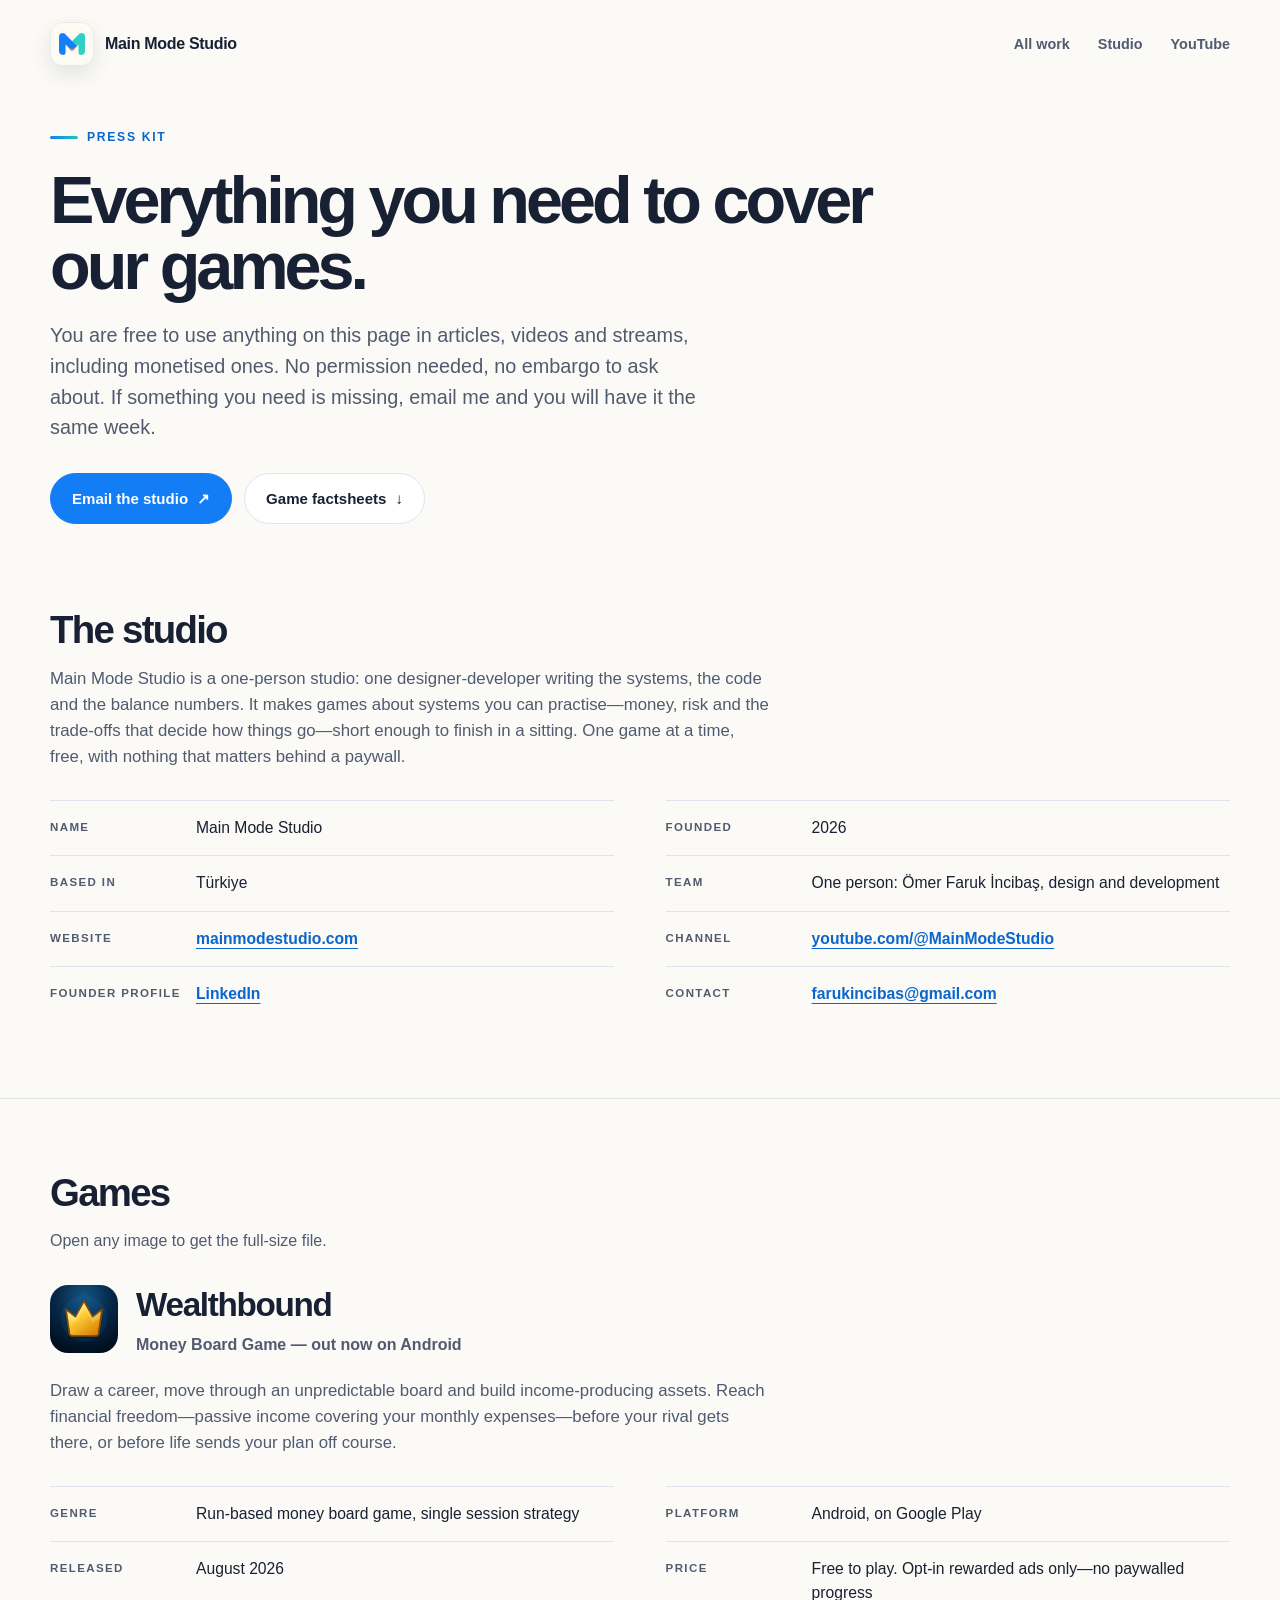
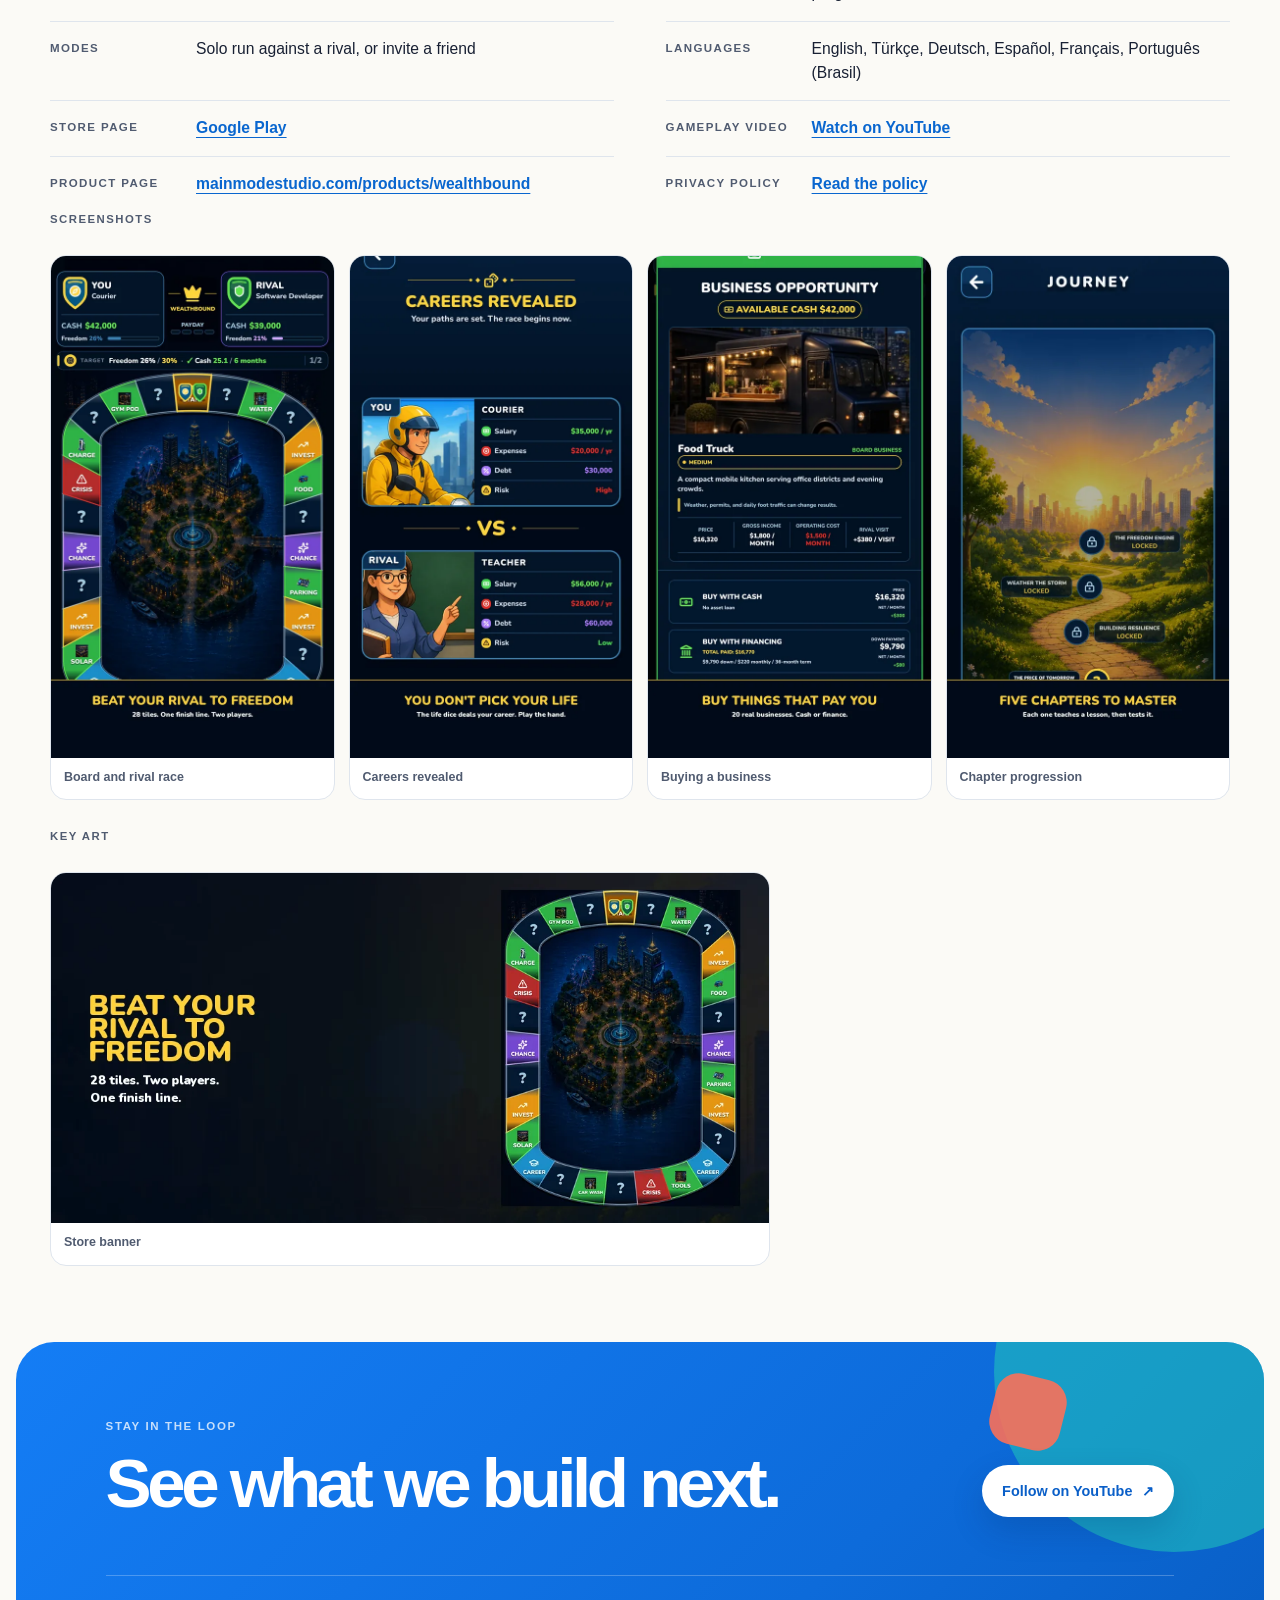
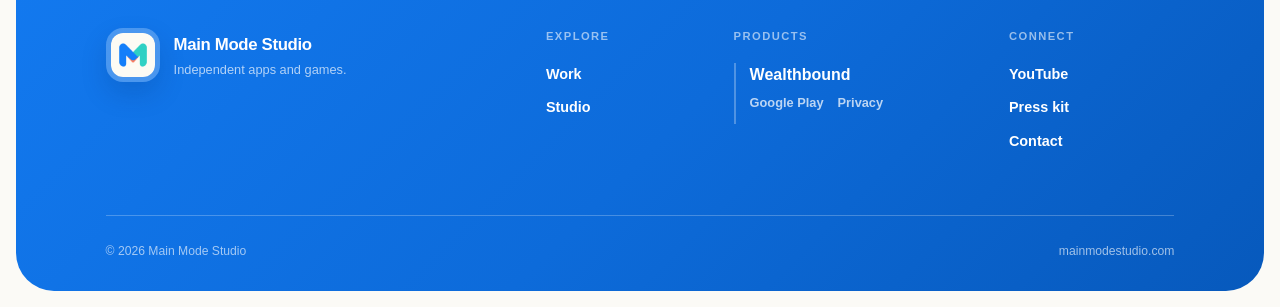
==== press/index.html @ cc047c9f "site: remove the studio logo tile from the press kit Leaves the studio section as description plus f" ====
<!doctype html>
<html lang="en">
<head>
  <meta charset="utf-8" />
  <meta name="viewport" content="width=device-width, initial-scale=1" />
  <title>Press Kit — Main Mode Studio</title>
  <meta name="description" content="Press kit for Main Mode Studio and Wealthbound: studio facts, game factsheet, screenshots, logos and contact." />
  <meta name="theme-color" content="#fbfaf6" />
  <link rel="canonical" href="https://mainmodestudio.com/press/" />
  <link rel="icon" type="image/png" href="/main-mode-studio-logo.png" />
  <link rel="stylesheet" href="/assets/site.css" />
  <meta property="og:type" content="website" />
  <meta property="og:title" content="Press Kit — Main Mode Studio" />
  <meta property="og:description" content="Studio facts, game factsheet, screenshots and logos. Free to use in coverage." />
  <meta property="og:url" content="https://mainmodestudio.com/press/" />
  <meta property="og:image" content="https://mainmodestudio.com/assets/wealthbound-feature.webp" />
</head>
<body>
  <a class="skip-link" href="#main-content">Skip to content</a>

  <header class="site-header">
    <a class="brand" href="/" aria-label="Main Mode Studio home">
      <img src="/main-mode-studio-logo.png" alt="" width="44" height="44" />
      <span>Main Mode Studio</span>
    </a>
    <nav class="site-nav" aria-label="Primary navigation">
      <a href="/#work">All work</a>
      <a href="/#studio">Studio</a>
      <a href="https://www.youtube.com/@MainModeStudio" target="_blank" rel="noopener">YouTube</a>
    </nav>
  </header>

  <main id="main-content">
    <section class="press-hero" aria-labelledby="press-title">
      <div class="section-shell">
        <p class="eyebrow">Press kit</p>
        <h1 id="press-title">Everything you need to cover our games.</h1>
        <p class="press-lead">You are free to use anything on this page in articles, videos and streams, including monetised ones. No permission needed, no embargo to ask about. If something you need is missing, email me and you will have it the same week.</p>
        <div class="button-row">
          <a class="button button-primary" href="mailto:farukincibas@gmail.com">Email the studio <span aria-hidden="true">↗</span></a>
          <a class="button" href="#games">Game factsheets <span aria-hidden="true">↓</span></a>
        </div>
      </div>
    </section>

    <section class="press-section" aria-labelledby="studio-facts-title">
      <div class="section-shell">
        <h2 id="studio-facts-title">The studio</h2>
        <p class="press-pitch">Main Mode Studio is a one-person studio: one designer-developer writing the systems, the code and the balance numbers. It makes games about systems you can practise—money, risk and the trade-offs that decide how things go—short enough to finish in a sitting. One game at a time, free, with nothing that matters behind a paywall.</p>
        <dl class="press-facts">
          <div><dt>Name</dt><dd>Main Mode Studio</dd></div>
          <div><dt>Founded</dt><dd>2026</dd></div>
          <div><dt>Based in</dt><dd>Türkiye</dd></div>
          <div><dt>Team</dt><dd>One person: Ömer Faruk İncibaş, design and development</dd></div>
          <div><dt>Website</dt><dd><a class="text-link" href="https://mainmodestudio.com/">mainmodestudio.com</a></dd></div>
          <div><dt>Channel</dt><dd><a class="text-link" href="https://www.youtube.com/@MainModeStudio" target="_blank" rel="noopener">youtube.com/@MainModeStudio</a></dd></div>
          <div><dt>Founder profile</dt><dd><a class="text-link" href="https://www.linkedin.com/in/%C3%B6mer-faruk-inciba%C5%9F-8bb659b9" target="_blank" rel="noopener">LinkedIn</a></dd></div>
          <div><dt>Contact</dt><dd><a class="text-link" href="mailto:farukincibas@gmail.com">farukincibas@gmail.com</a></dd></div>
        </dl>
      </div>
    </section>

    <section class="press-section press-section-alt" id="games" aria-labelledby="games-title">
      <div class="section-shell">
        <h2 id="games-title">Games</h2>
        <p class="press-note">Open any image to get the full-size file.</p>

        <article class="press-game" id="wealthbound">
          <div class="press-game-head">
            <img class="product-icon" src="/assets/wealthbound-icon.webp" alt="Wealthbound app icon" width="256" height="256" loading="lazy" />
            <div>
              <h3>Wealthbound</h3>
              <p>Money Board Game — out now on Android</p>
            </div>
          </div>
          <p class="press-pitch">Draw a career, move through an unpredictable board and build income-producing assets. Reach financial freedom—passive income covering your monthly expenses—before your rival gets there, or before life sends your plan off course.</p>
          <dl class="press-facts">
            <div><dt>Genre</dt><dd>Run-based money board game, single session strategy</dd></div>
            <div><dt>Platform</dt><dd>Android, on Google Play</dd></div>
            <div><dt>Released</dt><dd>August 2026</dd></div>
            <div><dt>Price</dt><dd>Free to play. Opt-in rewarded ads only—no paywalled progress</dd></div>
            <div><dt>Modes</dt><dd>Solo run against a rival, or invite a friend</dd></div>
            <div><dt>Languages</dt><dd>English, Türkçe, Deutsch, Español, Français, Português (Brasil)</dd></div>
            <div><dt>Store page</dt><dd><a class="text-link" href="https://play.google.com/store/apps/details?id=com.wealthbound.app" target="_blank" rel="noopener">Google Play</a></dd></div>
            <div><dt>Gameplay video</dt><dd><a class="text-link" href="https://www.youtube.com/watch?v=weS8EK2cBG4" target="_blank" rel="noopener">Watch on YouTube</a></dd></div>
            <div><dt>Product page</dt><dd><a class="text-link" href="/products/wealthbound/">mainmodestudio.com/products/wealthbound</a></dd></div>
            <div><dt>Privacy policy</dt><dd><a class="text-link" href="https://mainmodestudio.com/wealthbound-legal/privacy-policy.html">Read the policy</a></dd></div>
          </dl>
          <div class="press-asset-group">
            <h4>Screenshots</h4>
            <div class="press-assets press-assets-shots">
              <figure class="press-asset">
                <a href="/assets/wealthbound-board.webp"><img src="/assets/wealthbound-board.webp" alt="The Wealthbound board with a rival race in progress" width="576" height="1024" loading="lazy" /></a>
                <figcaption>Board and rival race</figcaption>
              </figure>
              <figure class="press-asset">
                <a href="/assets/wealthbound-careers.webp"><img src="/assets/wealthbound-careers.webp" alt="Career cards revealed at the start of a run" width="576" height="1024" loading="lazy" /></a>
                <figcaption>Careers revealed</figcaption>
              </figure>
              <figure class="press-asset">
                <a href="/assets/wealthbound-assets.webp"><img src="/assets/wealthbound-assets.webp" alt="Buying an income-producing business" width="576" height="1024" loading="lazy" /></a>
                <figcaption>Buying a business</figcaption>
              </figure>
              <figure class="press-asset">
                <a href="/assets/wealthbound-journey.webp"><img src="/assets/wealthbound-journey.webp" alt="Chapter progression screen" width="576" height="1024" loading="lazy" /></a>
                <figcaption>Chapter progression</figcaption>
              </figure>
            </div>
          </div>
          <div class="press-asset-group">
            <h4>Key art</h4>
            <div class="press-assets press-assets-art">
              <figure class="press-asset">
                <a href="/assets/wealthbound-feature.webp"><img src="/assets/wealthbound-feature.webp" alt="Wealthbound key art: beat your rival to freedom" width="1024" height="500" loading="lazy" /></a>
                <figcaption>Store banner</figcaption>
              </figure>
            </div>
          </div>
        </article>
        <!-- Add future games here: copy one .press-game block and swap the facts and images. -->
      </div>
    </section>

  </main>

  <footer class="site-footer" id="site-footer">
    <div class="footer-shell">
      <div class="footer-lead">
        <div>
          <p class="footer-kicker">Stay in the loop</p>
          <h2>See what we build next.</h2>
        </div>
        <a class="footer-cta" href="https://www.youtube.com/@MainModeStudio" target="_blank" rel="noopener">Follow on YouTube <span aria-hidden="true">↗</span></a>
      </div>
      <div class="footer-main">
        <a class="footer-brand" href="/" aria-label="Main Mode Studio home">
          <img src="/main-mode-studio-logo.png" alt="" width="54" height="54" loading="lazy" />
          <span><strong>Main Mode Studio</strong><span>Independent apps and games.</span></span>
        </a>
        <div class="footer-navs">
          <nav class="footer-nav" aria-label="Explore">
            <h3>Explore</h3>
            <a href="/#work">Work</a>
            <a href="/#studio">Studio</a>
          </nav>
          <nav class="footer-nav footer-nav-products" aria-label="Products">
            <h3>Products</h3>
            <div class="footer-product">
              <a href="/products/wealthbound/">Wealthbound</a>
              <div class="footer-product-links">
                <a href="https://play.google.com/store/apps/details?id=com.wealthbound.app" target="_blank" rel="noopener">Google Play</a>
                <a href="https://mainmodestudio.com/wealthbound-legal/privacy-policy.html">Privacy</a>
              </div>
            </div>
          </nav>
          <nav class="footer-nav" aria-label="Connect">
            <h3>Connect</h3>
            <a href="https://www.youtube.com/@MainModeStudio" target="_blank" rel="noopener">YouTube</a>
            <a href="/press/" aria-current="page">Press kit</a>
            <a href="mailto:farukincibas@gmail.com">Contact</a>
          </nav>
        </div>
      </div>
      <div class="footer-bottom">
        <span>&copy; 2026 Main Mode Studio</span>
        <span>mainmodestudio.com</span>
      </div>
    </div>
  </footer>
</body>
</html>
---- assets/site.css ----
:root {
  color-scheme: light;
  --canvas: #fbfaf6;
  --paper: #ffffff;
  --ink: #182033;
  --muted: #505b70;
  --line: #dfe5ed;
  --blue: #137df5;
  --blue-deep: #0966cf;
  --teal: #22c8ba;
  --coral: #ff7057;
  --navy: #071321;
  --navy-soft: #0b1b2d;
  --gold: #ffc936;
  --wrap: min(1180px, calc(100% - 40px));
  --shadow-soft: 0 20px 60px rgba(24, 32, 51, 0.09);
  --shadow-card: 0 16px 42px rgba(24, 32, 51, 0.15);
}

* { box-sizing: border-box; }
html { scroll-behavior: smooth; }
body {
  margin: 0;
  overflow-x: hidden;
  background: var(--canvas);
  color: var(--ink);
  font-family: Inter, ui-sans-serif, -apple-system, BlinkMacSystemFont, "Segoe UI", sans-serif;
  line-height: 1.55;
  -webkit-font-smoothing: antialiased;
}
img { display: block; max-width: 100%; }
a { color: inherit; }
h1, h2, h3, p, figure { margin-top: 0; }
:focus-visible { outline: 3px solid rgba(19, 125, 245, 0.48); outline-offset: 4px; }

.skip-link {
  position: fixed;
  top: 12px;
  left: 12px;
  z-index: 30;
  transform: translateY(-180%);
  border-radius: 10px;
  padding: 10px 14px;
  background: var(--ink);
  color: #fff;
}
.skip-link:focus { transform: none; }

.site-header {
  position: relative;
  z-index: 5;
  width: var(--wrap);
  margin: 0 auto;
  padding: 22px 0;
  display: flex;
  align-items: center;
  justify-content: space-between;
  gap: 24px;
}
.brand {
  display: inline-flex;
  align-items: center;
  gap: 11px;
  color: var(--ink);
  font-weight: 800;
  letter-spacing: -0.02em;
  text-decoration: none;
}
.brand img {
  width: 44px;
  height: 44px;
  border: 1px solid rgba(24, 32, 51, 0.08);
  border-radius: 13px;
  box-shadow: 0 8px 20px rgba(24, 32, 51, 0.1);
}
.site-nav { display: flex; gap: 28px; }
.site-nav a {
  color: var(--muted);
  font-size: 0.9rem;
  font-weight: 700;
  text-decoration: none;
}
.site-nav a:hover { color: var(--blue-deep); }

.eyebrow {
  display: inline-flex;
  align-items: center;
  gap: 9px;
  margin: 0 0 20px;
  color: var(--blue-deep);
  font-size: 0.76rem;
  font-weight: 850;
  letter-spacing: 0.14em;
  text-transform: uppercase;
}
.eyebrow::before {
  content: "";
  width: 28px;
  height: 3px;
  border-radius: 99px;
  background: linear-gradient(90deg, var(--blue), var(--teal));
}
.eyebrow-on-dark { color: #94bfff; }

.button-row { display: flex; flex-wrap: wrap; gap: 12px; }
.button {
  min-height: 50px;
  display: inline-flex;
  align-items: center;
  justify-content: center;
  gap: 9px;
  border: 1px solid var(--line);
  border-radius: 99px;
  padding: 13px 21px;
  background: #fff;
  color: var(--ink);
  font-family: "Segoe UI", Arial, sans-serif;
  font-size: 0.94rem;
  font-weight: 600;
  text-decoration: none;
  transition: transform 0.16s ease, box-shadow 0.16s ease, background 0.16s ease;
}
.button:hover { transform: translateY(-2px); box-shadow: 0 10px 24px rgba(24, 32, 51, 0.12); }
.button-primary { border-color: var(--blue); background: var(--blue); color: #fff; }
.button-primary:hover { background: var(--blue-deep); }
.button-light { border-color: #fff; background: #fff; color: var(--navy); }
.button-ghost { border-color: rgba(255, 255, 255, 0.22); background: transparent; color: #fff; }

/* Home */
.home-hero {
  position: relative;
  overflow: hidden;
  min-height: 700px;
  padding: 92px 0 112px;
}
.home-hero::before, .home-hero::after {
  content: "";
  position: absolute;
  border-radius: 50%;
  pointer-events: none;
}
.home-hero::before {
  top: -260px;
  right: -160px;
  width: 680px;
  height: 680px;
  background: radial-gradient(circle, rgba(34, 200, 186, 0.2), transparent 68%);
}
.home-hero::after {
  bottom: -310px;
  left: -250px;
  width: 700px;
  height: 700px;
  background: radial-gradient(circle, rgba(19, 125, 245, 0.18), transparent 68%);
}
.home-hero-inner {
  position: relative;
  z-index: 1;
  width: var(--wrap);
  margin: 0 auto;
  display: grid;
  grid-template-columns: minmax(0, 0.9fr) minmax(420px, 1.1fr);
  align-items: center;
  gap: clamp(54px, 8vw, 110px);
}
.home-hero h1 {
  max-width: 680px;
  margin-bottom: 24px;
  font-size: clamp(3.1rem, 6.1vw, 5.8rem);
  font-weight: 850;
  letter-spacing: -0.075em;
  line-height: 0.95;
}
.accent-word { position: relative; white-space: nowrap; }
.accent-word::after {
  content: "";
  position: absolute;
  right: 0;
  bottom: 0.02em;
  left: 0;
  z-index: -1;
  height: 0.18em;
  border-radius: 99px;
  background: linear-gradient(90deg, rgba(19, 125, 245, 0.34), rgba(34, 200, 186, 0.38));
}
.home-hero-copy > p:not(.eyebrow) {
  max-width: 540px;
  margin-bottom: 32px;
  color: var(--muted);
  font-size: clamp(1.05rem, 2vw, 1.22rem);
}
.hero-art { position: relative; min-height: 500px; }
.hero-blob { position: absolute; border-radius: 44% 56% 62% 38% / 38% 46% 54% 62%; }
.hero-blob-blue {
  inset: 2% 3% 7% 2%;
  transform: rotate(-7deg);
  background: linear-gradient(145deg, #1688fa, #116add);
  box-shadow: 0 36px 80px rgba(19, 125, 245, 0.26);
}
.hero-blob-teal {
  right: -2%;
  bottom: 0;
  width: 58%;
  height: 43%;
  transform: rotate(9deg);
  background: var(--teal);
}
.hero-coral {
  position: absolute;
  top: 21%;
  right: -1%;
  width: 84px;
  height: 84px;
  border-radius: 28px;
  transform: rotate(12deg);
  background: var(--coral);
  box-shadow: 0 18px 38px rgba(255, 112, 87, 0.25);
}
.phone {
  position: absolute;
  overflow: hidden;
  z-index: 2;
  border: 8px solid #fff;
  border-radius: 32px;
  background: var(--navy);
  box-shadow: var(--shadow-card);
}
.phone img { width: 100%; height: 100%; object-fit: cover; }
.phone-one { top: 0; left: 12%; width: 242px; aspect-ratio: 9 / 16; transform: rotate(-7deg); }
.phone-two { right: 7%; bottom: 2%; z-index: 3; width: 218px; aspect-ratio: 9 / 16; transform: rotate(7deg); }
.hero-logo {
  position: absolute;
  right: 14%;
  top: 4%;
  z-index: 4;
  width: 72px;
  height: 72px;
  border: 7px solid #fff;
  border-radius: 24px;
  box-shadow: var(--shadow-card);
}

.work-section { background: var(--navy); color: #fff; padding: 110px 0; }
.section-shell { width: var(--wrap); margin: 0 auto; }
.work-heading {
  display: flex;
  align-items: end;
  justify-content: space-between;
  gap: 42px;
  margin-bottom: 42px;
}
.work-heading h2 {
  max-width: 700px;
  margin-bottom: 0;
  font-size: clamp(2.4rem, 4.7vw, 4.5rem);
  letter-spacing: -0.065em;
  line-height: 1;
}
.work-heading p { max-width: 400px; margin-bottom: 8px; color: #9cb1c8; font-size: 1.02rem; }
.portfolio-grid { display: grid; grid-template-columns: repeat(2, minmax(0, 1fr)); gap: 22px; }
.product-card {
  overflow: hidden;
  min-width: 0;
  border: 1px solid rgba(255, 255, 255, 0.13);
  border-radius: 34px;
  background: var(--navy-soft);
  box-shadow: 0 22px 60px rgba(0, 0, 0, 0.24);
}
.product-card-featured {
  grid-column: 1 / -1;
  display: grid;
  grid-template-columns: minmax(0, 0.8fr) minmax(430px, 1.2fr);
  align-items: stretch;
}
.product-card-copy { padding: clamp(30px, 3.6vw, 50px); }
.product-status {
  display: inline-flex;
  align-items: center;
  gap: 10px;
  margin-bottom: 28px;
  color: #9cb1c8;
  font-size: 0.73rem;
  font-weight: 800;
  letter-spacing: 0.12em;
  text-transform: uppercase;
}
.product-status::before {
  content: "";
  width: 8px;
  height: 8px;
  border-radius: 50%;
  background: #52d797;
  box-shadow: 0 0 0 5px rgba(82, 215, 151, 0.12);
}
.product-title-row { display: flex; align-items: center; gap: 17px; margin-bottom: 24px; }
.product-title-row > div { min-width: 0; }
.product-icon { width: 70px; height: 70px; flex: 0 0 auto; border-radius: 18px; }
.product-title-row h3 { margin-bottom: 2px; font-size: clamp(1.9rem, 2.2vw, 2.7rem); letter-spacing: -0.05em; line-height: 1.02; overflow-wrap: break-word; }
.product-title-row p { margin-bottom: 0; color: #9cb1c8; font-weight: 650; }
.product-card-copy > p { max-width: 580px; color: #b8c6d6; }
.tag-row { display: flex; flex-wrap: wrap; gap: 8px; margin: 26px 0 30px; }
.tag { border: 1px solid rgba(255, 255, 255, 0.13); border-radius: 99px; padding: 7px 12px; color: #b8c6d6; font-size: 0.75rem; font-weight: 700; }
.product-card-media {
  position: relative;
  display: flex;
  align-items: center;
  min-width: 0;
  min-height: 0;
  padding: 24px 0;
  background: radial-gradient(circle at 50% 46%, #0c1f34, #06101d 74%);
}
.product-card-media > img { width: 100%; height: 100%; max-height: 460px; object-fit: contain; }
.product-card-media::after {
  content: "Featured release";
  position: absolute;
  right: 18px;
  bottom: 18px;
  border: 1px solid rgba(255, 255, 255, 0.16);
  border-radius: 99px;
  padding: 8px 12px;
  background: rgba(4, 13, 23, 0.76);
  color: #fff;
  font-size: 0.72rem;
  font-weight: 700;
  backdrop-filter: blur(8px);
}

/* Standard (non-featured) catalog cards: media on top, copy below. */
.product-card:not(.product-card-featured) { display: flex; flex-direction: column; }
.product-card:not(.product-card-featured) .product-card-media { order: -1; display: block; min-height: 0; padding: 0; aspect-ratio: 16 / 10; }
.product-card:not(.product-card-featured) .product-card-media > img { max-height: none; object-fit: cover; }
.product-card:not(.product-card-featured) .product-card-media::after { content: none; }
.product-card:not(.product-card-featured) .product-card-copy { padding: clamp(26px, 3vw, 36px); }
.product-card:not(.product-card-featured) .product-title-row h3 { font-size: clamp(1.7rem, 2.6vw, 2.3rem); }
.product-card:not(.product-card-featured) .product-icon { width: 54px; height: 54px; border-radius: 15px; }

.studio-section { position: relative; overflow: hidden; padding: 120px 0; counter-reset: principle; }
.studio-section::before {
  content: "";
  position: absolute;
  top: 30px;
  left: 55%;
  width: 560px;
  height: 560px;
  border-radius: 50%;
  background: radial-gradient(circle, rgba(255, 112, 87, 0.13), transparent 68%);
}
.studio-grid {
  position: relative;
  display: grid;
  grid-template-columns: minmax(0, 1.12fr) minmax(320px, 0.76fr);
  gap: clamp(42px, 6vw, 86px);
  align-items: start;
}
.studio-intro { min-width: 0; }
.studio-section h2 {
  max-width: 750px;
  margin-bottom: 22px;
  font-size: clamp(2.5rem, 5.2vw, 4.7rem);
  letter-spacing: -0.06em;
  line-height: 1;
}
.studio-lead { max-width: 620px; margin-bottom: 20px; color: var(--ink); font-size: clamp(1.1rem, 1.7vw, 1.32rem); font-weight: 550; letter-spacing: -0.015em; line-height: 1.45; }
.studio-copy { max-width: 610px; margin-bottom: 16px; color: var(--muted); font-size: 1.06rem; }
.studio-principles {
  position: relative;
  margin: clamp(52px, 6vw, 78px) 0 0;
  padding: 0;
  list-style: none;
  display: grid;
  grid-template-columns: repeat(3, minmax(0, 1fr));
  gap: 20px;
}
.studio-principles li {
  counter-increment: principle;
  border: 1px solid var(--line);
  border-radius: 22px;
  padding: 28px 26px 30px;
  background: var(--paper);
  box-shadow: var(--shadow-soft);
}
.studio-principles h3 {
  margin-bottom: 9px;
  font-size: 1.14rem;
  letter-spacing: -0.025em;
}
.studio-principles h3::before {
  content: "0" counter(principle);
  display: block;
  margin-bottom: 16px;
  color: var(--blue);
  font-size: 0.74rem;
  font-weight: 850;
  letter-spacing: 0.14em;
}
.studio-principles p { margin-bottom: 0; color: var(--muted); font-size: 0.97rem; }
.studio-note { border: 1px solid var(--line); border-radius: 24px; padding: 30px; background: rgba(255, 255, 255, 0.86); box-shadow: var(--shadow-soft); }
.studio-note img { width: 64px; height: 64px; margin-bottom: 26px; border-radius: 18px; }
.studio-note h3 { margin-bottom: 9px; font-size: 1.35rem; letter-spacing: -0.03em; }
.studio-note p { margin-bottom: 23px; color: var(--muted); }
.studio-facts { margin: 18px 0 26px; display: grid; gap: 18px; }
.studio-facts dt {
  margin-bottom: 5px;
  color: var(--muted);
  font-size: 0.7rem;
  font-weight: 850;
  letter-spacing: 0.13em;
  text-transform: uppercase;
}
.studio-facts dd { margin: 0; color: var(--ink); font-size: 0.97rem; line-height: 1.45; }
.text-link { color: var(--blue-deep); font-weight: 750; text-underline-offset: 4px; }

/* Product detail */
.product-page-hero { background: var(--navy); color: #fff; padding: 88px 0 96px; }
.product-page-grid {
  width: var(--wrap);
  margin: 0 auto;
  display: grid;
  grid-template-columns: minmax(0, 0.9fr) minmax(420px, 1.1fr);
  align-items: center;
  gap: clamp(50px, 8vw, 110px);
}
.product-page-copy h1 { margin-bottom: 14px; font-size: clamp(3rem, 6vw, 6rem); letter-spacing: -0.07em; line-height: 0.95; }
.product-page-copy h2 { margin-bottom: 20px; color: var(--gold); font-size: clamp(1.9rem, 3.4vw, 3.2rem); letter-spacing: -0.045em; line-height: 1.04; }
.product-page-copy > p { max-width: 620px; color: #b8c6d6; font-size: 1.05rem; }
.product-page-title { display: flex; align-items: center; gap: 18px; margin-bottom: 26px; }
.product-page-title > div { min-width: 0; }
.product-page-title h1 { margin-bottom: 3px; font-size: clamp(2.3rem, 4vw, 3.6rem); letter-spacing: -0.055em; line-height: 1; }
.product-page-title .product-icon { width: 78px; height: 78px; border-radius: 20px; }
.product-page-title p { margin-bottom: 0; color: #9cb1c8; font-weight: 650; }
.feature-frame { overflow: hidden; min-width: 0; border: 1px solid rgba(255, 255, 255, 0.13); border-radius: 36px; background: #0a1b2c; box-shadow: 0 34px 80px rgba(0, 0, 0, 0.38); }
.feature-frame img { width: 100%; height: auto; }
.screens-section { background: var(--navy); color: #fff; padding: 24px 0 112px; }
.screens-heading { display: flex; align-items: end; justify-content: space-between; gap: 30px; padding-bottom: 34px; }
.screens-heading h2 { max-width: 680px; margin-bottom: 0; font-size: clamp(2.3rem, 4.8vw, 4.5rem); letter-spacing: -0.06em; line-height: 1; }
.screens-heading p { max-width: 390px; margin-bottom: 4px; color: #9cb1c8; }
.screens-grid { display: grid; grid-template-columns: repeat(4, minmax(0, 1fr)); gap: 18px; }
.screen-card { overflow: hidden; min-width: 0; margin: 0; border: 1px solid rgba(255, 255, 255, 0.12); border-radius: 27px; background: var(--navy-soft); box-shadow: 0 16px 40px rgba(0, 0, 0, 0.22); }
.screen-card:nth-child(even) { transform: translateY(28px); }
.screen-card img { width: 100%; height: auto; }
.feature-points { display: grid; grid-template-columns: repeat(3, minmax(0, 1fr)); gap: 16px; padding-top: 104px; }
.feature-point { border-top: 1px solid rgba(255, 255, 255, 0.16); padding-top: 24px; }
.feature-point-number { margin-bottom: 32px; color: var(--teal); font-size: 0.73rem; font-weight: 850; letter-spacing: 0.13em; }
.feature-point h3 { margin-bottom: 9px; font-size: 1.25rem; }
.feature-point p { margin-bottom: 0; color: #9cb1c8; font-size: 0.92rem; }
.product-note { max-width: 720px; margin-top: clamp(48px, 6vw, 76px); border-left: 3px solid var(--teal); padding-left: 22px; }
.product-note h3 { margin-bottom: 8px; font-size: 1.08rem; letter-spacing: -0.02em; }
.product-note p { margin-bottom: 0; color: #b8c6d6; }

/* About column: the studio voice, links under the copy */
.person-links { display: flex; flex-wrap: wrap; gap: 22px; margin-top: 26px; }

/* Product page closing band: keeps a light section between the dark page and the footer */
.product-outro { background: var(--canvas); padding: clamp(64px, 8vw, 104px) 0 clamp(70px, 8vw, 108px); }
.product-outro-inner { display: flex; align-items: end; justify-content: space-between; flex-wrap: wrap; gap: 30px; }
.product-outro h2 { max-width: 620px; margin-bottom: 0; font-size: clamp(2rem, 3.6vw, 3.2rem); letter-spacing: -0.05em; line-height: 1.02; }

/* Press kit */
.press-hero { padding: 34px 0 clamp(52px, 6vw, 76px); }
.press-hero h1 { max-width: 900px; margin-bottom: 20px; font-size: clamp(2.5rem, 5.2vw, 4.6rem); letter-spacing: -0.06em; line-height: 1; }
.press-lead { max-width: 660px; margin-bottom: 30px; color: var(--muted); font-size: clamp(1.05rem, 1.7vw, 1.24rem); }
.press-section { padding-bottom: clamp(56px, 6vw, 84px); }
.press-section h2 { margin-bottom: 6px; font-size: clamp(1.75rem, 3vw, 2.6rem); letter-spacing: -0.045em; }
.press-section-alt { padding-top: clamp(46px, 5vw, 66px); border-top: 1px solid var(--line); }
.press-game-head { display: flex; align-items: center; gap: 18px; margin-bottom: 20px; }
.press-game-head .product-icon { width: 68px; height: 68px; border-radius: 18px; }
.press-game-head h2 { margin-bottom: 2px; }
.press-game-head p { margin-bottom: 0; color: var(--muted); font-weight: 650; }
.press-pitch { max-width: 720px; margin-bottom: 30px; color: var(--muted); font-size: 1.05rem; }
.press-note { max-width: 620px; margin-bottom: 24px; color: var(--muted); }
.press-facts { margin: 22px 0 0; display: grid; grid-template-columns: repeat(2, minmax(0, 1fr)); gap: 0 clamp(28px, 4vw, 60px); }
.press-facts > div { display: grid; grid-template-columns: 132px minmax(0, 1fr); gap: 14px; border-top: 1px solid var(--line); padding: 15px 0; }
.press-facts dt { color: var(--muted); font-size: 0.72rem; font-weight: 850; letter-spacing: 0.12em; text-transform: uppercase; padding-top: 3px; }
.press-facts dd { margin: 0; color: var(--ink); font-size: 0.98rem; }
.press-asset-group + .press-asset-group { margin-top: 28px; }
.press-asset-group h4 {
  margin: 0 0 12px;
  color: var(--muted);
  font-size: 0.71rem;
  font-weight: 850;
  letter-spacing: 0.13em;
  text-transform: uppercase;
}
.press-assets { display: grid; align-items: start; gap: 14px; }
.press-assets-shots { grid-template-columns: repeat(4, minmax(0, 1fr)); }
.press-assets-art { grid-template-columns: minmax(0, 720px); }
.press-asset {
  overflow: hidden;
  min-width: 0;
  margin: 0;
  border: 1px solid var(--line);
  border-radius: 16px;
  background: var(--paper);
}
.press-asset a { display: block; line-height: 0; }
.press-asset img { width: 100%; height: auto; }
.press-asset figcaption { padding: 10px 13px 12px; color: var(--muted); font-size: 0.78rem; font-weight: 650; }
.press-asset:hover { border-color: var(--blue); }
.press-game { margin-top: 26px; }
.press-game + .press-game { border-top: 1px solid var(--line); margin-top: 46px; padding-top: 42px; }
.press-game h3 { margin-bottom: 2px; font-size: clamp(1.6rem, 2.6vw, 2.2rem); letter-spacing: -0.04em; }
.press-game .press-assets { margin-top: 26px; }
.press-asset-logo img { padding: 22px; background: var(--canvas); }

/* Footer */
.site-footer {
  position: relative;
  overflow: hidden;
  width: calc(100% - 32px);
  margin: 0 16px 16px;
  border-radius: 38px;
  padding: 76px clamp(28px, 7vw, 104px) 30px;
  background: linear-gradient(135deg, #147df5 0%, #0d6bda 58%, #0759bc 100%);
  color: rgba(255, 255, 255, 0.78);
  font-size: 0.9rem;
}
.site-footer::before {
  content: "";
  position: absolute;
  right: -90px;
  top: -150px;
  width: 360px;
  height: 360px;
  border-radius: 50%;
  background: rgba(34, 200, 186, 0.55);
}
.site-footer::after {
  content: "";
  position: absolute;
  right: clamp(64px, 16%, 210px);
  top: 34px;
  width: 72px;
  height: 72px;
  border-radius: 23px;
  transform: rotate(14deg);
  background: rgba(255, 112, 87, 0.88);
}
.footer-shell { position: relative; z-index: 1; width: min(1120px, 100%); margin: 0 auto; }
.footer-lead { display: flex; align-items: end; justify-content: space-between; gap: 42px; padding-bottom: 58px; border-bottom: 1px solid rgba(255, 255, 255, 0.24); }
.footer-kicker { margin-bottom: 14px; color: rgba(255, 255, 255, 0.76); font-size: 0.72rem; font-weight: 800; letter-spacing: 0.14em; text-transform: uppercase; }
.footer-lead h2 { max-width: 720px; margin-bottom: 0; color: #fff; font-size: clamp(2.7rem, 5.4vw, 5.4rem); letter-spacing: -0.065em; line-height: 0.96; }
.footer-cta {
  flex: 0 0 auto;
  display: inline-flex;
  align-items: center;
  gap: 10px;
  min-height: 52px;
  border-radius: 99px;
  padding: 13px 20px;
  background: #fff;
  color: #0a5fc8;
  font-family: "Segoe UI", Arial, sans-serif;
  font-weight: 650;
  text-decoration: none;
  box-shadow: 0 14px 32px rgba(4, 45, 103, 0.2);
  transition: transform 0.16s ease, box-shadow 0.16s ease;
}
.footer-cta:hover { transform: translateY(-2px); box-shadow: 0 18px 38px rgba(4, 45, 103, 0.26); }
.footer-main { display: grid; grid-template-columns: minmax(230px, 0.75fr) minmax(0, 1.45fr); gap: clamp(54px, 9vw, 130px); padding: 52px 0; }
.footer-brand { display: inline-flex; align-items: center; gap: 14px; align-self: start; text-decoration: none; }
.footer-brand img { width: 54px; height: 54px; border: 5px solid rgba(255, 255, 255, 0.24); border-radius: 17px; box-shadow: 0 12px 26px rgba(4, 45, 103, 0.18); }
.footer-brand strong, .footer-brand span { display: block; }
.footer-brand strong { color: #fff; font-size: 1.05rem; letter-spacing: -0.02em; }
.footer-brand span { margin-top: 2px; color: rgba(255, 255, 255, 0.68); font-size: 0.8rem; }
.footer-navs { display: grid; grid-template-columns: 0.8fr 1.25fr 0.85fr; gap: 32px; }
.footer-nav h3 { margin-bottom: 18px; color: rgba(255, 255, 255, 0.58); font-size: 0.7rem; font-weight: 800; letter-spacing: 0.13em; text-transform: uppercase; }
.footer-nav a { display: block; width: fit-content; margin-bottom: 11px; color: #fff; font-weight: 600; text-decoration-color: transparent; text-underline-offset: 4px; transition: text-decoration-color 0.16s ease; }
.footer-nav a:hover { text-decoration-color: currentColor; }
.footer-product { border-left: 2px solid rgba(255, 255, 255, 0.28); padding-left: 14px; }
.footer-product > a { margin-bottom: 5px; font-size: 1rem; font-weight: 750; }
.footer-product-links { display: flex; flex-wrap: wrap; gap: 4px 14px; }
.footer-product-links a { color: rgba(255, 255, 255, 0.72); font-size: 0.8rem; }
.footer-bottom { display: flex; align-items: center; justify-content: space-between; gap: 24px; border-top: 1px solid rgba(255, 255, 255, 0.24); padding-top: 26px; color: rgba(255, 255, 255, 0.62); font-size: 0.76rem; }

@media (max-width: 960px) {
  .home-hero { padding-top: 64px; }
  .home-hero-inner, .product-card-featured, .studio-grid, .product-page-grid { grid-template-columns: 1fr; }
  .home-hero-copy { max-width: 760px; }
  .hero-art { width: min(580px, 100%); margin: 0 auto; }
  .work-heading, .screens-heading { align-items: flex-start; flex-direction: column; }
  .product-card-media { min-height: 0; }
  .product-card-media > img { height: auto; }
  .screens-grid { grid-template-columns: repeat(4, 235px); overflow-x: auto; margin-right: calc((100vw - 100%) / -2); padding-right: 20px; padding-bottom: 36px; scroll-snap-type: x mandatory; scrollbar-width: thin; }
  .screen-card { scroll-snap-align: start; }
  .feature-points { grid-template-columns: 1fr; gap: 34px; }
  .feature-point-number { margin-bottom: 14px; }
  .studio-principles { grid-template-columns: repeat(auto-fit, minmax(250px, 1fr)); }
  .press-assets-shots { grid-template-columns: repeat(2, minmax(0, 1fr)); }
  .press-facts { grid-template-columns: 1fr; }
}

@media (max-width: 620px) {
  :root { --wrap: min(calc(100% - 28px), 1180px); }
  .site-header { flex-wrap: wrap; gap: 12px 18px; padding-top: 15px; }
  .brand { font-size: 0.95rem; }
  .brand img { width: 38px; height: 38px; border-radius: 11px; }
  .site-nav {
    order: 3;
    width: 100%;
    justify-content: space-between;
    gap: 16px;
    border-top: 1px solid var(--line);
    padding-top: 12px;
  }
  .site-nav a { font-size: 0.84rem; }
  .home-hero { min-height: 0; padding: 65px 0 80px; }
  .home-hero h1 { margin-bottom: 20px; font-size: clamp(3rem, 13vw, 3.4rem); }
  .home-hero-copy, .hero-art, .product-card-copy, .product-page-copy { min-width: 0; }
  .button-row { align-items: stretch; flex-direction: column; }
  .button { width: 100%; }
  .hero-art { min-height: 425px; }
  .phone-one { left: 7%; width: 195px; }
  .phone-two { right: 4%; width: 174px; }
  .hero-logo { right: 8%; width: 62px; height: 62px; }
  .hero-coral { width: 65px; height: 65px; border-radius: 22px; }
  .work-section, .studio-section { padding: 82px 0; }
  .portfolio-grid { grid-template-columns: 1fr; }
  .product-card { border-radius: 26px; }
  .product-card-copy { padding: 28px 22px 32px; }
  .product-title-row { align-items: flex-start; }
  .product-icon { width: 58px; height: 58px; border-radius: 15px; }
  .studio-note { padding: 24px; }
  .studio-principles { grid-template-columns: 1fr; gap: 14px; }
  .product-outro-inner { align-items: flex-start; flex-direction: column; }
  .press-assets-shots, .press-assets-art { grid-template-columns: 1fr; }
  .press-facts > div { grid-template-columns: 1fr; gap: 4px; }
  .studio-principles li { padding: 24px 22px 26px; border-radius: 18px; }
  .product-page-hero { padding: 68px 0 76px; }
  .product-page-title { align-items: flex-start; }
  .product-page-title .product-icon { width: 62px; height: 62px; border-radius: 16px; }
  .feature-frame { border-radius: 26px; }
  .screens-grid { grid-template-columns: repeat(4, 218px); }
  .screen-card:nth-child(even) { transform: none; }
  .site-footer { width: calc(100% - 20px); margin: 0 10px 10px; border-radius: 26px; padding: 54px 22px 25px; }
  .site-footer::before { right: -170px; top: -180px; }
  .site-footer::after { right: 10%; top: 24px; width: 54px; height: 54px; border-radius: 17px; }
  .footer-lead { align-items: flex-start; flex-direction: column; padding-bottom: 42px; }
  .footer-cta { width: 100%; justify-content: center; }
  .footer-main { grid-template-columns: 1fr; gap: 42px; padding: 42px 0; }
  .footer-navs { grid-template-columns: 1fr 1fr; gap: 34px 24px; }
  .footer-nav-products { grid-column: 1 / -1; grid-row: 2; }
  .footer-bottom { align-items: flex-start; flex-direction: column; gap: 7px; }
}

@media (prefers-reduced-motion: reduce) {
  html { scroll-behavior: auto; }
  *, *::before, *::after { scroll-behavior: auto !important; transition-duration: 0.01ms !important; }
}
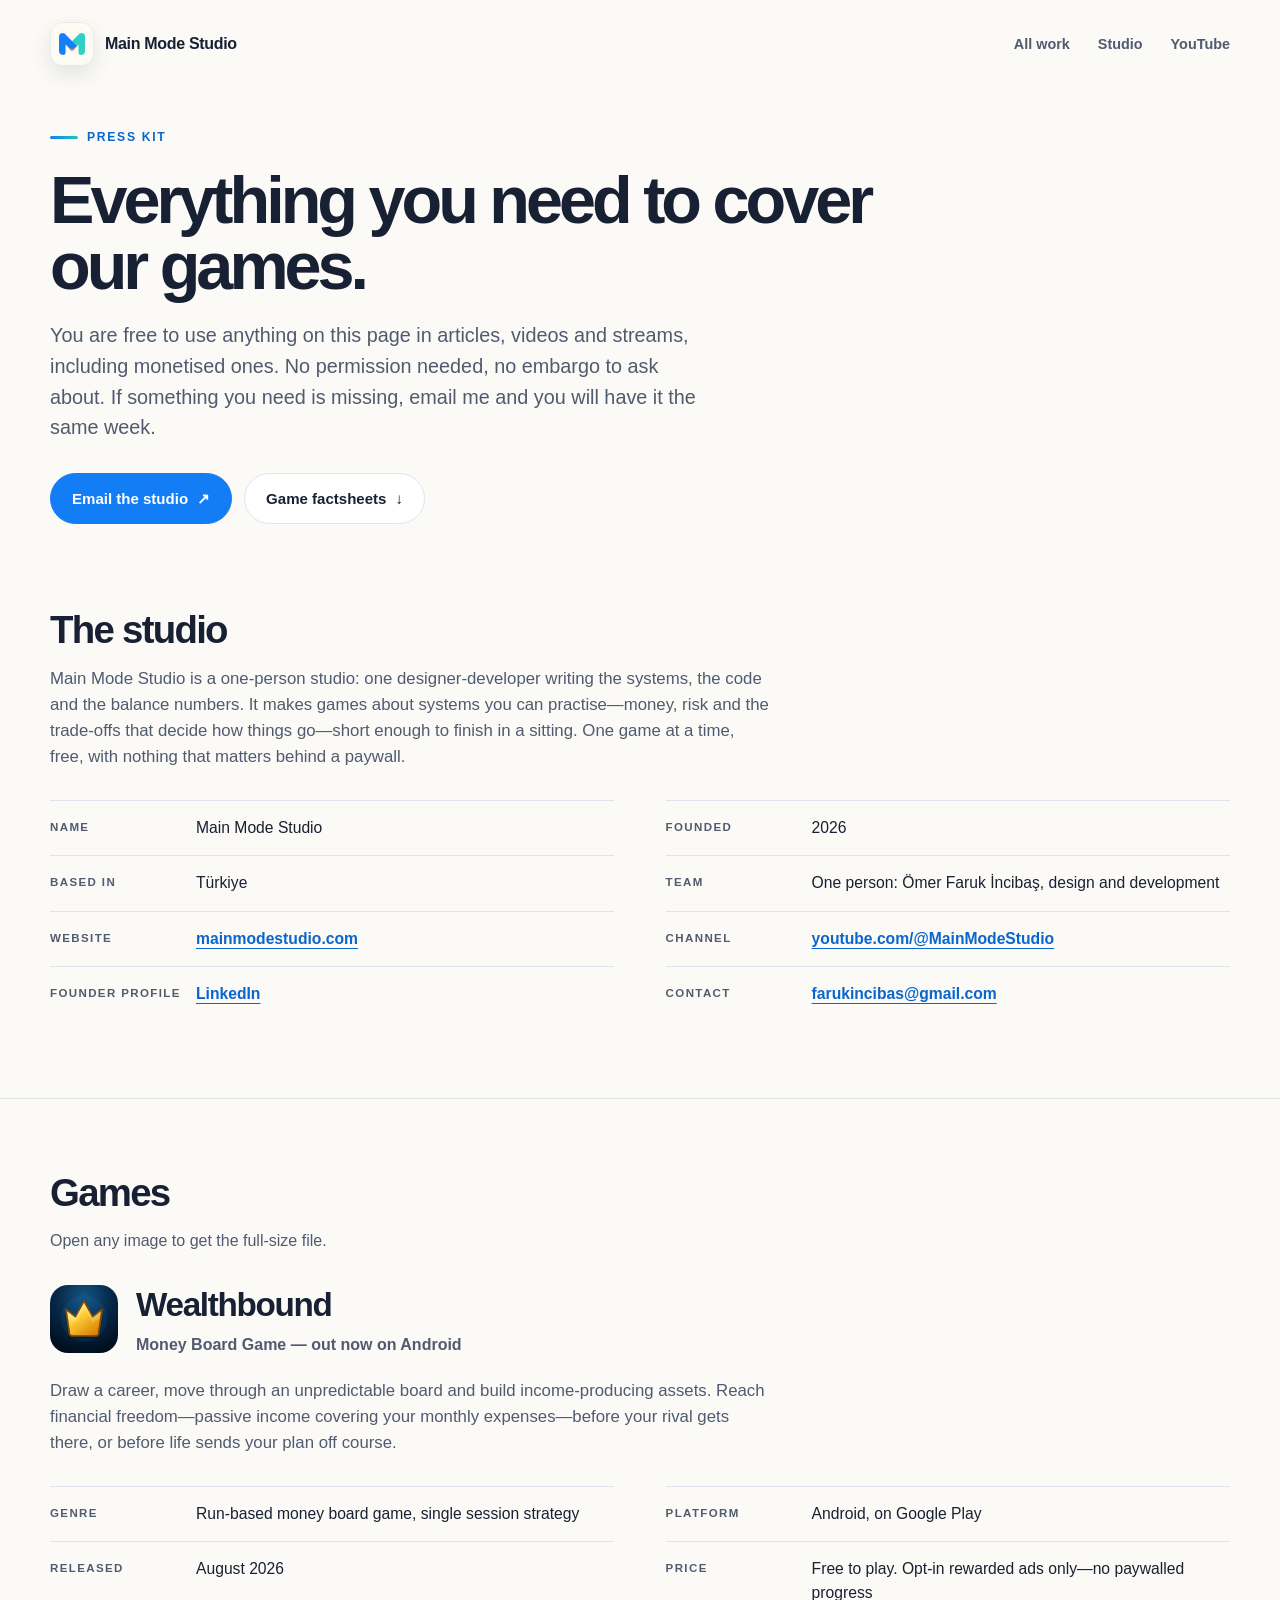
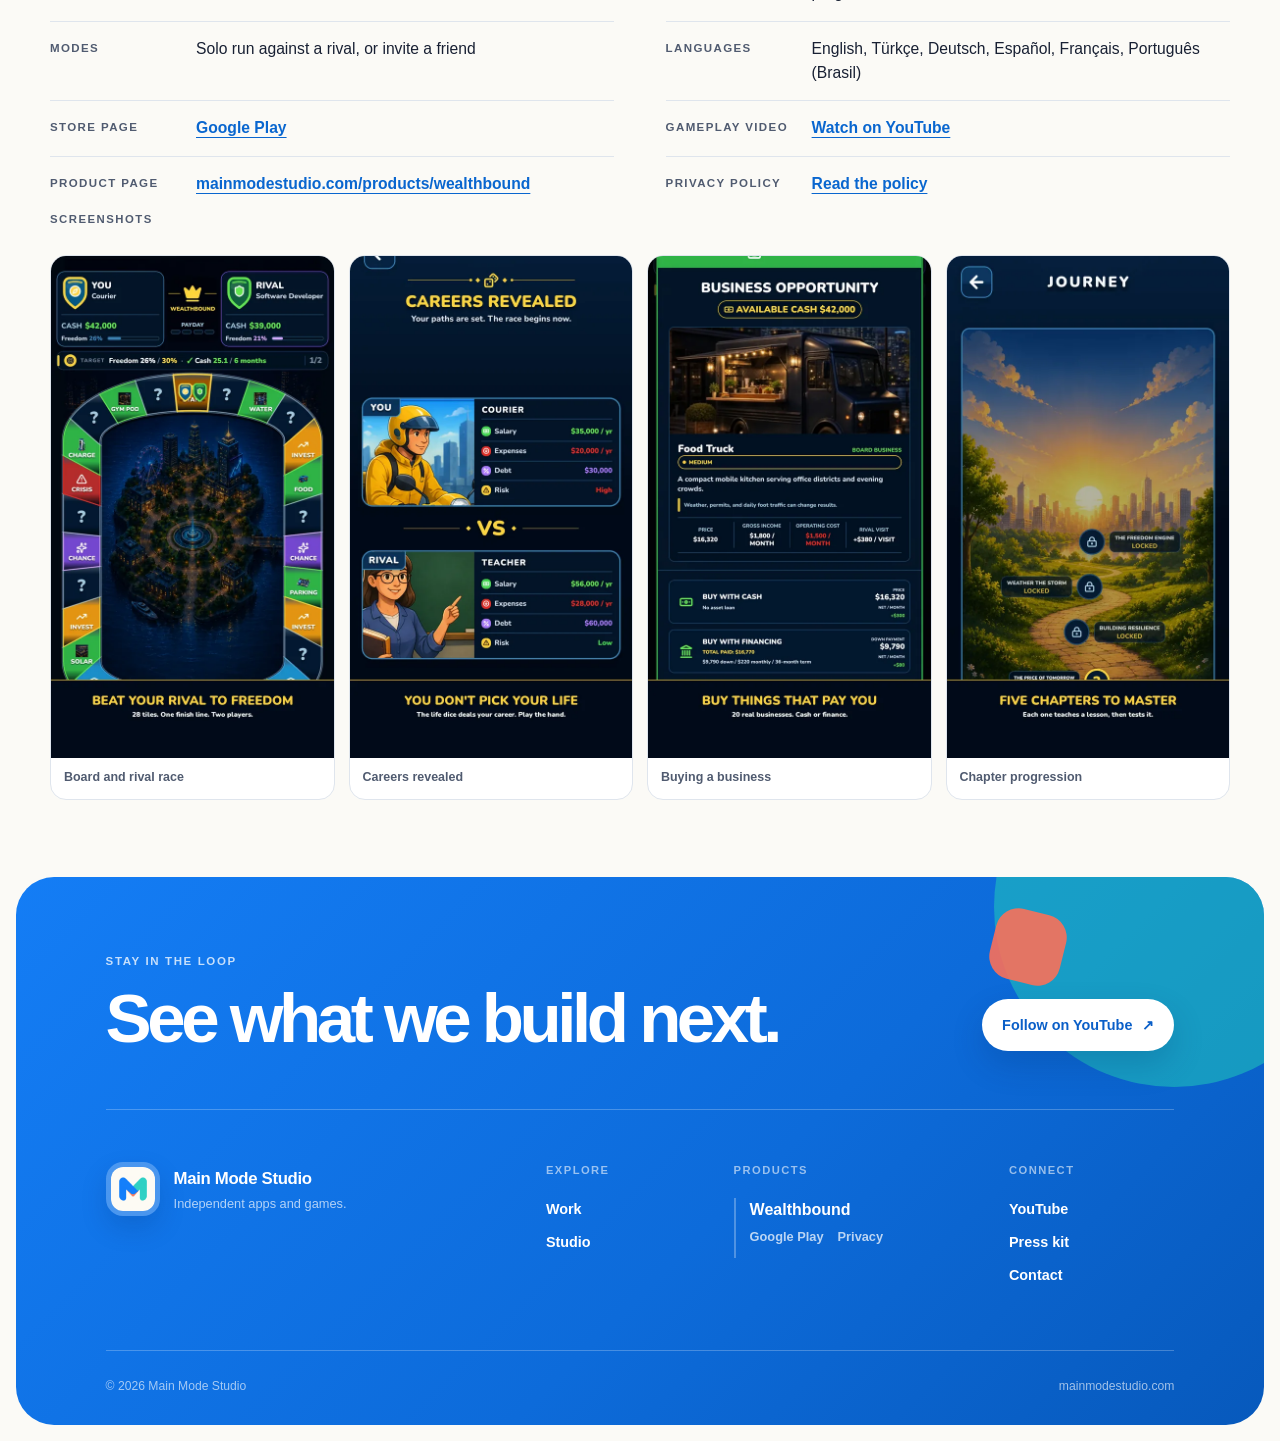
==== commit 75b570d2: "site: drop the key art tile and the hover border in the press kit - the store banner is marketing ar" ====
--- a/press/index.html
+++ b/press/index.html
@@ -107,15 +107,6 @@
               </figure>
             </div>
           </div>
-          <div class="press-asset-group">
-            <h4>Key art</h4>
-            <div class="press-assets press-assets-art">
-              <figure class="press-asset">
-                <a href="/assets/wealthbound-feature.webp"><img src="/assets/wealthbound-feature.webp" alt="Wealthbound key art: beat your rival to freedom" width="1024" height="500" loading="lazy" /></a>
-                <figcaption>Store banner</figcaption>
-              </figure>
-            </div>
-          </div>
         </article>
         <!-- Add future games here: copy one .press-game block and swap the facts and images. -->
       </div>
--- a/assets/site.css
+++ b/assets/site.css
@@ -483,7 +483,6 @@
 }
 .press-assets { display: grid; align-items: start; gap: 14px; }
 .press-assets-shots { grid-template-columns: repeat(4, minmax(0, 1fr)); }
-.press-assets-art { grid-template-columns: minmax(0, 720px); }
 .press-asset {
   overflow: hidden;
   min-width: 0;
@@ -495,7 +494,6 @@
 .press-asset a { display: block; line-height: 0; }
 .press-asset img { width: 100%; height: auto; }
 .press-asset figcaption { padding: 10px 13px 12px; color: var(--muted); font-size: 0.78rem; font-weight: 650; }
-.press-asset:hover { border-color: var(--blue); }
 .press-game { margin-top: 26px; }
 .press-game + .press-game { border-top: 1px solid var(--line); margin-top: 46px; padding-top: 42px; }
 .press-game h3 { margin-bottom: 2px; font-size: clamp(1.6rem, 2.6vw, 2.2rem); letter-spacing: -0.04em; }
@@ -622,7 +620,7 @@
   .studio-note { padding: 24px; }
   .studio-principles { grid-template-columns: 1fr; gap: 14px; }
   .product-outro-inner { align-items: flex-start; flex-direction: column; }
-  .press-assets-shots, .press-assets-art { grid-template-columns: 1fr; }
+  .press-assets-shots { grid-template-columns: 1fr; }
   .press-facts > div { grid-template-columns: 1fr; gap: 4px; }
   .studio-principles li { padding: 24px 22px 26px; border-radius: 18px; }
   .product-page-hero { padding: 68px 0 76px; }
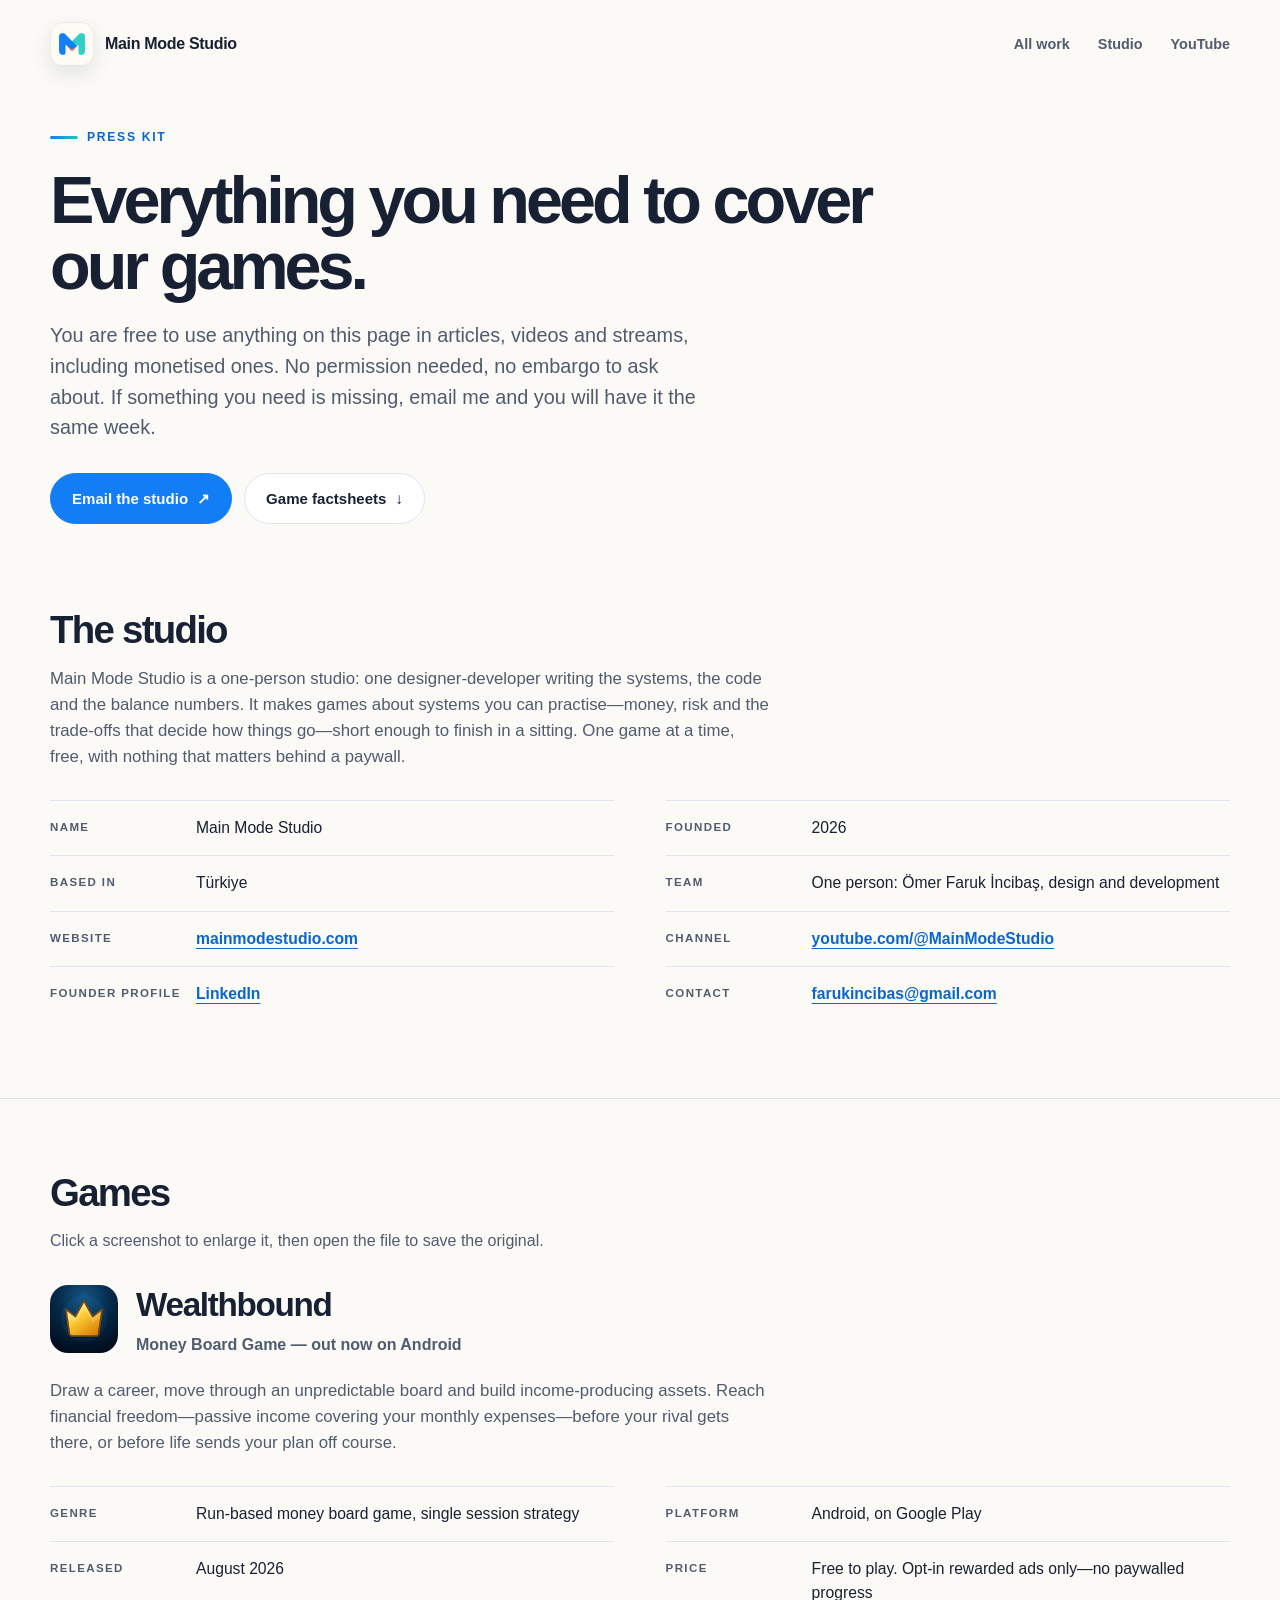
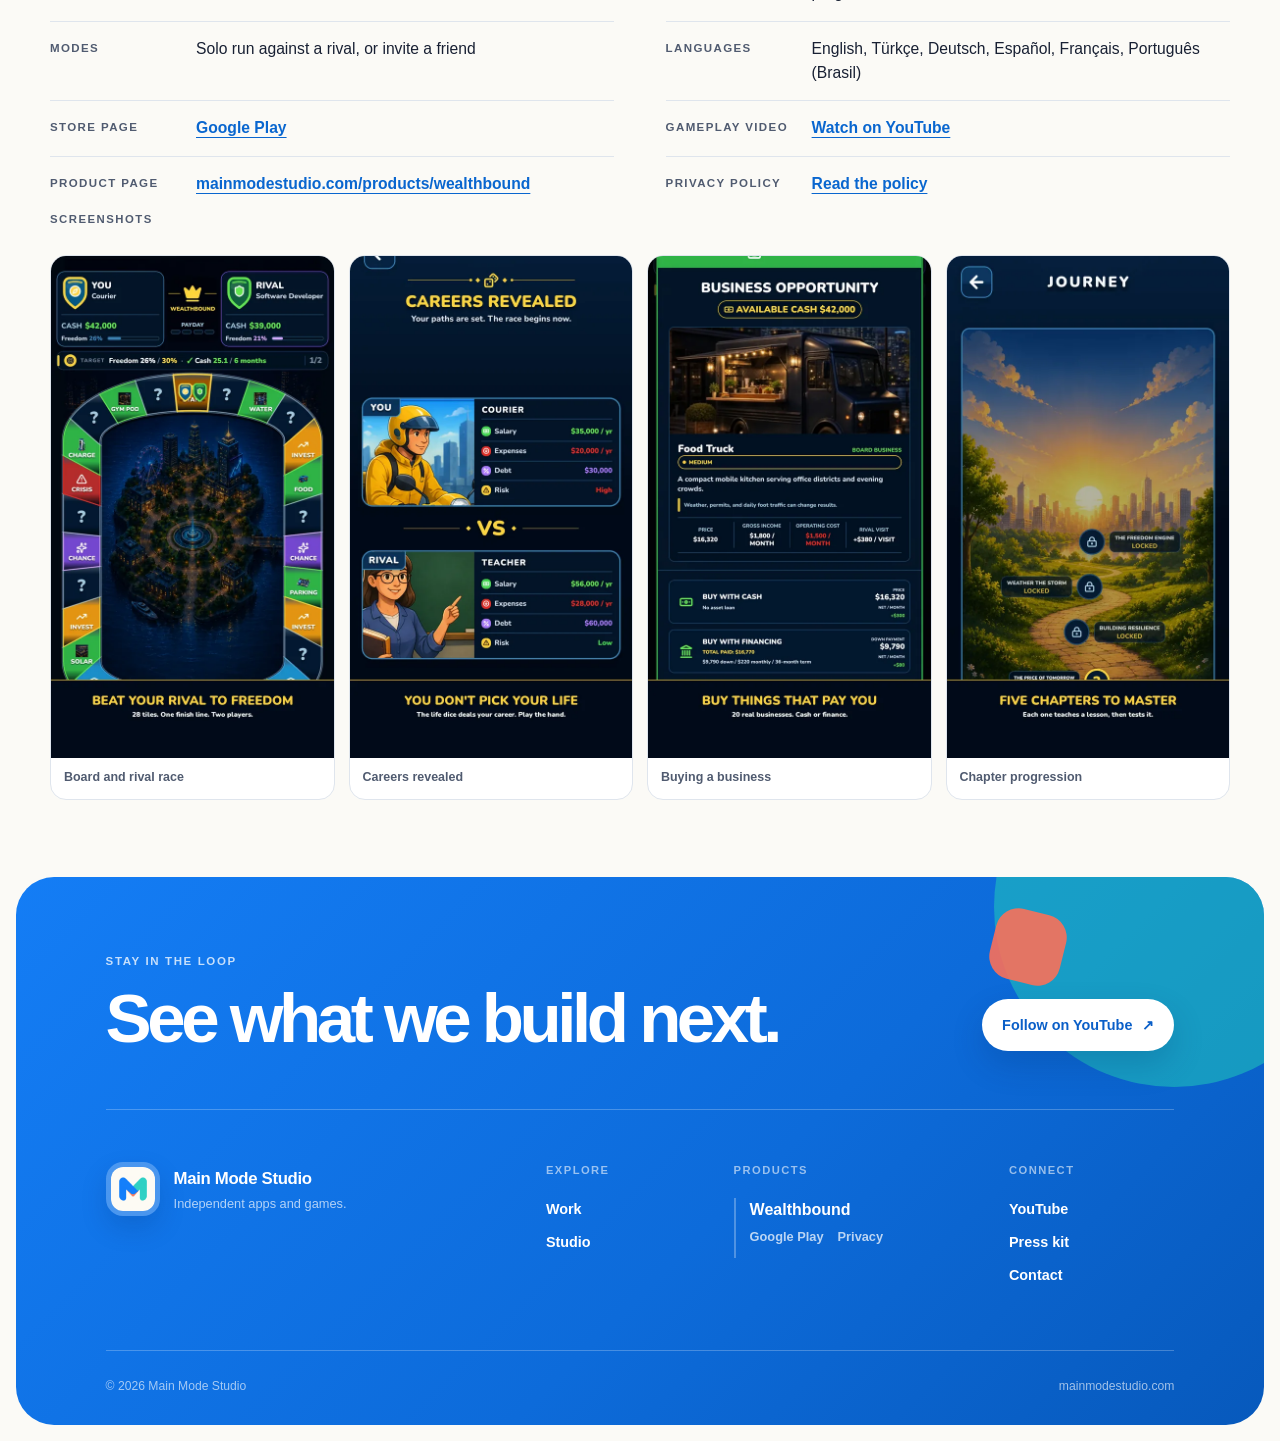
==== commit 956cc8d5: "site: open press screenshots in a closable overlay Clicking a screenshot navigated to the raw image " ====
--- a/press/index.html
+++ b/press/index.html
@@ -63,7 +63,7 @@
     <section class="press-section press-section-alt" id="games" aria-labelledby="games-title">
       <div class="section-shell">
         <h2 id="games-title">Games</h2>
-        <p class="press-note">Open any image to get the full-size file.</p>
+        <p class="press-note">Click a screenshot to enlarge it, then open the file to save the original.</p>
 
         <article class="press-game" id="wealthbound">
           <div class="press-game-head">
@@ -90,22 +90,54 @@
             <h4>Screenshots</h4>
             <div class="press-assets press-assets-shots">
               <figure class="press-asset">
-                <a href="/assets/wealthbound-board.webp"><img src="/assets/wealthbound-board.webp" alt="The Wealthbound board with a rival race in progress" width="576" height="1024" loading="lazy" /></a>
+                <a href="#shot-wb-board" aria-label="Enlarge: Board and rival race"><img src="/assets/wealthbound-board.webp" alt="The Wealthbound board with a rival race in progress" width="576" height="1024" loading="lazy" /></a>
                 <figcaption>Board and rival race</figcaption>
               </figure>
               <figure class="press-asset">
-                <a href="/assets/wealthbound-careers.webp"><img src="/assets/wealthbound-careers.webp" alt="Career cards revealed at the start of a run" width="576" height="1024" loading="lazy" /></a>
+                <a href="#shot-wb-careers" aria-label="Enlarge: Careers revealed"><img src="/assets/wealthbound-careers.webp" alt="Career cards revealed at the start of a run" width="576" height="1024" loading="lazy" /></a>
                 <figcaption>Careers revealed</figcaption>
               </figure>
               <figure class="press-asset">
-                <a href="/assets/wealthbound-assets.webp"><img src="/assets/wealthbound-assets.webp" alt="Buying an income-producing business" width="576" height="1024" loading="lazy" /></a>
+                <a href="#shot-wb-assets" aria-label="Enlarge: Buying a business"><img src="/assets/wealthbound-assets.webp" alt="Buying an income-producing business" width="576" height="1024" loading="lazy" /></a>
                 <figcaption>Buying a business</figcaption>
               </figure>
               <figure class="press-asset">
-                <a href="/assets/wealthbound-journey.webp"><img src="/assets/wealthbound-journey.webp" alt="Chapter progression screen" width="576" height="1024" loading="lazy" /></a>
+                <a href="#shot-wb-journey" aria-label="Enlarge: Chapter progression"><img src="/assets/wealthbound-journey.webp" alt="Chapter progression screen" width="576" height="1024" loading="lazy" /></a>
                 <figcaption>Chapter progression</figcaption>
               </figure>
             </div>
+          </div>
+          <div class="lightbox" id="shot-wb-board" role="dialog" aria-label="Board and rival race">
+            <a class="lightbox-backdrop" href="#games" aria-label="Close"></a>
+            <figure class="lightbox-figure">
+              <img src="/assets/wealthbound-board.webp" alt="The Wealthbound board with a rival race in progress" width="576" height="1024" loading="lazy" />
+              <figcaption><span>Board and rival race</span><a href="/assets/wealthbound-board.webp" target="_blank" rel="noopener">Open the file <span aria-hidden="true">↗</span></a></figcaption>
+            </figure>
+            <a class="lightbox-close" href="#games" aria-label="Close"><span aria-hidden="true">✕</span></a>
+          </div>
+          <div class="lightbox" id="shot-wb-careers" role="dialog" aria-label="Careers revealed">
+            <a class="lightbox-backdrop" href="#games" aria-label="Close"></a>
+            <figure class="lightbox-figure">
+              <img src="/assets/wealthbound-careers.webp" alt="Career cards revealed at the start of a run" width="576" height="1024" loading="lazy" />
+              <figcaption><span>Careers revealed</span><a href="/assets/wealthbound-careers.webp" target="_blank" rel="noopener">Open the file <span aria-hidden="true">↗</span></a></figcaption>
+            </figure>
+            <a class="lightbox-close" href="#games" aria-label="Close"><span aria-hidden="true">✕</span></a>
+          </div>
+          <div class="lightbox" id="shot-wb-assets" role="dialog" aria-label="Buying a business">
+            <a class="lightbox-backdrop" href="#games" aria-label="Close"></a>
+            <figure class="lightbox-figure">
+              <img src="/assets/wealthbound-assets.webp" alt="Buying an income-producing business" width="576" height="1024" loading="lazy" />
+              <figcaption><span>Buying a business</span><a href="/assets/wealthbound-assets.webp" target="_blank" rel="noopener">Open the file <span aria-hidden="true">↗</span></a></figcaption>
+            </figure>
+            <a class="lightbox-close" href="#games" aria-label="Close"><span aria-hidden="true">✕</span></a>
+          </div>
+          <div class="lightbox" id="shot-wb-journey" role="dialog" aria-label="Chapter progression">
+            <a class="lightbox-backdrop" href="#games" aria-label="Close"></a>
+            <figure class="lightbox-figure">
+              <img src="/assets/wealthbound-journey.webp" alt="Chapter progression screen" width="576" height="1024" loading="lazy" />
+              <figcaption><span>Chapter progression</span><a href="/assets/wealthbound-journey.webp" target="_blank" rel="noopener">Open the file <span aria-hidden="true">↗</span></a></figcaption>
+            </figure>
+            <a class="lightbox-close" href="#games" aria-label="Close"><span aria-hidden="true">✕</span></a>
           </div>
         </article>
         <!-- Add future games here: copy one .press-game block and swap the facts and images. -->
--- a/assets/site.css
+++ b/assets/site.css
@@ -492,13 +492,70 @@
   background: var(--paper);
 }
 .press-asset a { display: block; line-height: 0; }
+.press-asset a:focus-visible { outline: 2px solid var(--ink); outline-offset: 2px; }
 .press-asset img { width: 100%; height: auto; }
 .press-asset figcaption { padding: 10px 13px 12px; color: var(--muted); font-size: 0.78rem; font-weight: 650; }
 .press-game { margin-top: 26px; }
 .press-game + .press-game { border-top: 1px solid var(--line); margin-top: 46px; padding-top: 42px; }
 .press-game h3 { margin-bottom: 2px; font-size: clamp(1.6rem, 2.6vw, 2.2rem); letter-spacing: -0.04em; }
 .press-game .press-assets { margin-top: 26px; }
-.press-asset-logo img { padding: 22px; background: var(--canvas); }
+
+/* Enlarged image view: CSS only, closes with the button, the backdrop or Back */
+.lightbox {
+  display: none;
+  position: fixed;
+  inset: 0;
+  z-index: 40;
+  align-items: center;
+  justify-content: center;
+  padding: clamp(16px, 5vmin, 56px);
+}
+.lightbox:target { display: flex; }
+.lightbox-backdrop { position: absolute; inset: 0; background: rgba(6, 16, 29, 0.86); }
+.lightbox-figure {
+  position: relative;
+  z-index: 1;
+  display: flex;
+  flex-direction: column;
+  gap: 12px;
+  margin: 0;
+  max-width: 100%;
+}
+.lightbox-figure img {
+  max-height: 78vh;
+  width: auto;
+  max-width: 100%;
+  border-radius: 18px;
+  box-shadow: 0 30px 80px rgba(0, 0, 0, 0.45);
+}
+.lightbox-figure figcaption {
+  display: flex;
+  flex-wrap: wrap;
+  align-items: center;
+  justify-content: space-between;
+  gap: 10px 24px;
+  color: rgba(255, 255, 255, 0.78);
+  font-size: 0.85rem;
+  font-weight: 650;
+}
+.lightbox-figure figcaption a { color: #fff; text-underline-offset: 4px; }
+.lightbox-close {
+  position: absolute;
+  top: clamp(14px, 4vmin, 40px);
+  right: clamp(14px, 4vmin, 40px);
+  z-index: 2;
+  width: 44px;
+  height: 44px;
+  display: inline-flex;
+  align-items: center;
+  justify-content: center;
+  border-radius: 50%;
+  background: rgba(255, 255, 255, 0.16);
+  color: #fff;
+  font-size: 1.05rem;
+  text-decoration: none;
+}
+.lightbox-close:hover { background: rgba(255, 255, 255, 0.3); }
 
 /* Footer */
 .site-footer {
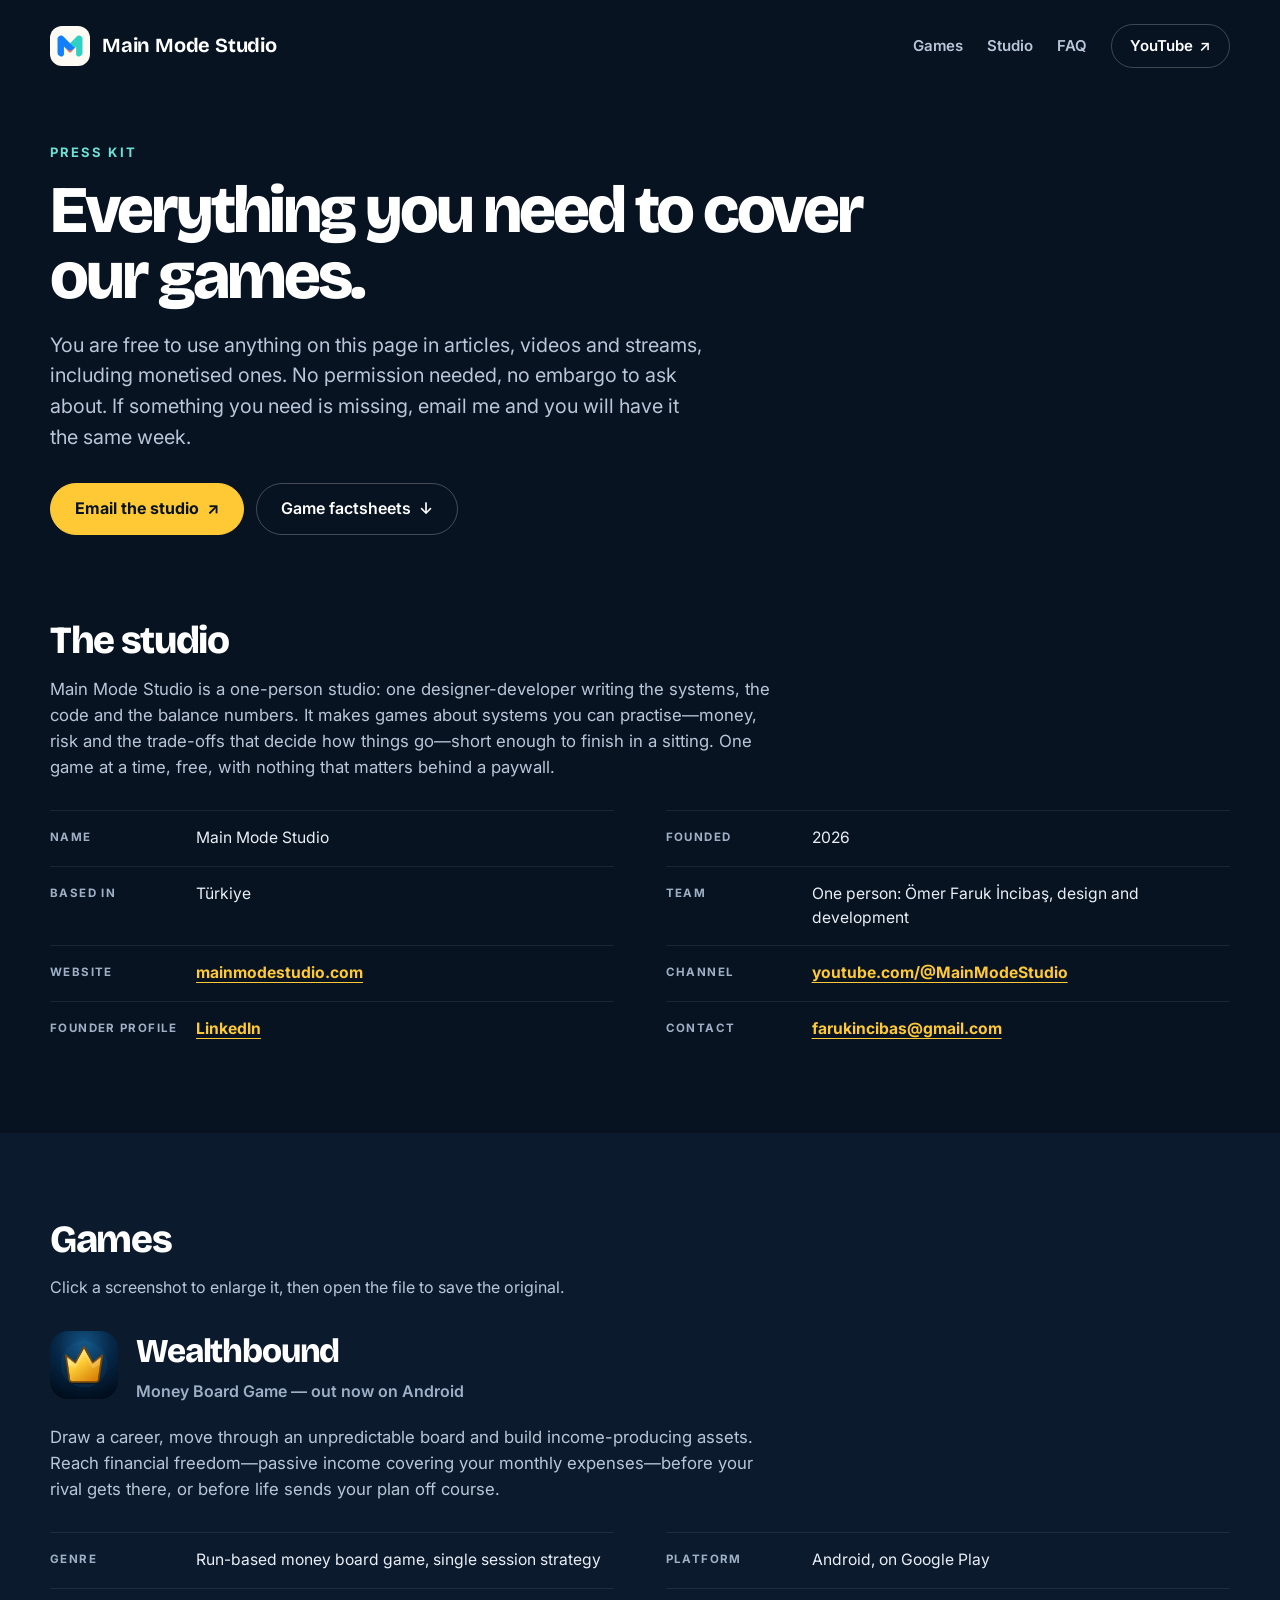
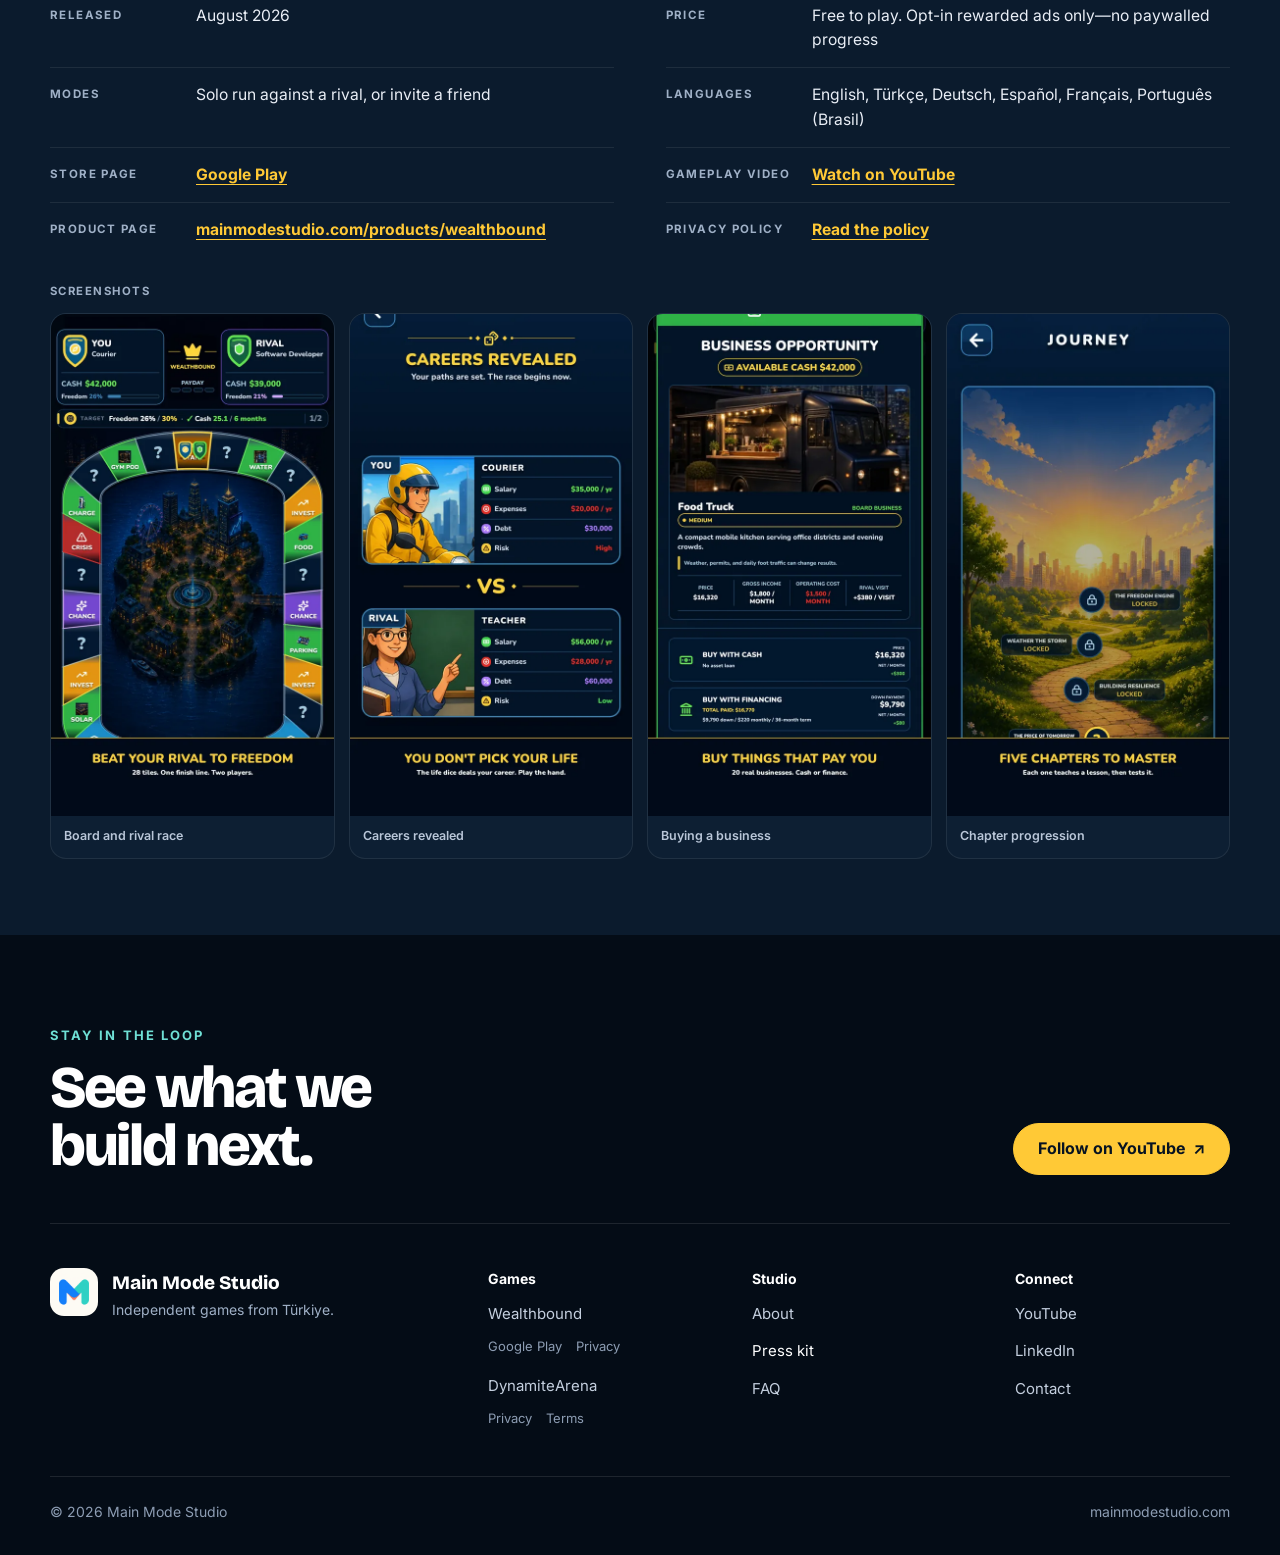
==== commit 8fdcaf03: "feat(site): redesign the studio site in the Night theme and add DynamiteArena - Homepage: big "main " ====
--- a/press/index.html
+++ b/press/index.html
@@ -5,9 +5,12 @@
   <meta name="viewport" content="width=device-width, initial-scale=1" />
   <title>Press Kit — Main Mode Studio</title>
   <meta name="description" content="Press kit for Main Mode Studio and Wealthbound: studio facts, game factsheet, screenshots, logos and contact." />
-  <meta name="theme-color" content="#fbfaf6" />
+  <meta name="theme-color" content="#071321" />
   <link rel="canonical" href="https://mainmodestudio.com/press/" />
   <link rel="icon" type="image/png" href="/main-mode-studio-logo.png" />
+  <link rel="preconnect" href="https://fonts.googleapis.com" />
+  <link rel="preconnect" href="https://fonts.gstatic.com" crossorigin />
+  <link rel="stylesheet" href="https://fonts.googleapis.com/css2?family=Bricolage+Grotesque:wght@700;800&amp;family=Inter:wght@400;600;700&amp;display=swap" />
   <link rel="stylesheet" href="/assets/site.css" />
   <meta property="og:type" content="website" />
   <meta property="og:title" content="Press Kit — Main Mode Studio" />
@@ -20,31 +23,32 @@
 
   <header class="site-header">
     <a class="brand" href="/" aria-label="Main Mode Studio home">
-      <img src="/main-mode-studio-logo.png" alt="" width="44" height="44" />
+      <img src="/main-mode-studio-logo.png" alt="" width="40" height="40" />
       <span>Main Mode Studio</span>
     </a>
     <nav class="site-nav" aria-label="Primary navigation">
-      <a href="/#work">All work</a>
+      <a href="/#games">Games</a>
       <a href="/#studio">Studio</a>
-      <a href="https://www.youtube.com/@MainModeStudio" target="_blank" rel="noopener">YouTube</a>
+      <a href="/#faq">FAQ</a>
+      <a class="nav-pill" href="https://www.youtube.com/@MainModeStudio" target="_blank" rel="noopener">YouTube <span aria-hidden="true">↗</span></a>
     </nav>
   </header>
 
   <main id="main-content">
     <section class="press-hero" aria-labelledby="press-title">
-      <div class="section-shell">
+      <div class="wrap">
         <p class="eyebrow">Press kit</p>
         <h1 id="press-title">Everything you need to cover our games.</h1>
         <p class="press-lead">You are free to use anything on this page in articles, videos and streams, including monetised ones. No permission needed, no embargo to ask about. If something you need is missing, email me and you will have it the same week.</p>
         <div class="button-row">
-          <a class="button button-primary" href="mailto:farukincibas@gmail.com">Email the studio <span aria-hidden="true">↗</span></a>
+          <a class="button button-gold" href="mailto:farukincibas@gmail.com">Email the studio <span aria-hidden="true">↗</span></a>
           <a class="button" href="#games">Game factsheets <span aria-hidden="true">↓</span></a>
         </div>
       </div>
     </section>
 
     <section class="press-section" aria-labelledby="studio-facts-title">
-      <div class="section-shell">
+      <div class="wrap">
         <h2 id="studio-facts-title">The studio</h2>
         <p class="press-pitch">Main Mode Studio is a one-person studio: one designer-developer writing the systems, the code and the balance numbers. It makes games about systems you can practise—money, risk and the trade-offs that decide how things go—short enough to finish in a sitting. One game at a time, free, with nothing that matters behind a paywall.</p>
         <dl class="press-facts">
@@ -54,14 +58,14 @@
           <div><dt>Team</dt><dd>One person: Ömer Faruk İncibaş, design and development</dd></div>
           <div><dt>Website</dt><dd><a class="text-link" href="https://mainmodestudio.com/">mainmodestudio.com</a></dd></div>
           <div><dt>Channel</dt><dd><a class="text-link" href="https://www.youtube.com/@MainModeStudio" target="_blank" rel="noopener">youtube.com/@MainModeStudio</a></dd></div>
-          <div><dt>Founder profile</dt><dd><a class="text-link" href="https://www.linkedin.com/in/%C3%B6mer-faruk-inciba%C5%9F-8bb659b9" target="_blank" rel="noopener">LinkedIn</a></dd></div>
+          <div><dt>Founder profile</dt><dd><a class="text-link" href="https://www.linkedin.com/in/omer-faruk-incibas/" target="_blank" rel="noopener">LinkedIn</a></dd></div>
           <div><dt>Contact</dt><dd><a class="text-link" href="mailto:farukincibas@gmail.com">farukincibas@gmail.com</a></dd></div>
         </dl>
       </div>
     </section>
 
     <section class="press-section press-section-alt" id="games" aria-labelledby="games-title">
-      <div class="section-shell">
+      <div class="wrap">
         <h2 id="games-title">Games</h2>
         <p class="press-note">Click a screenshot to enlarge it, then open the file to save the original.</p>
 
@@ -108,36 +112,36 @@
             </div>
           </div>
           <div class="lightbox" id="shot-wb-board" role="dialog" aria-label="Board and rival race">
-            <a class="lightbox-backdrop" href="#games" aria-label="Close"></a>
+            <a class="lightbox-backdrop" href="#games" data-close-lightbox aria-label="Close"></a>
             <figure class="lightbox-figure">
               <img src="/assets/wealthbound-board.webp" alt="The Wealthbound board with a rival race in progress" width="576" height="1024" loading="lazy" />
               <figcaption><span>Board and rival race</span><a href="/assets/wealthbound-board.webp" target="_blank" rel="noopener">Open the file <span aria-hidden="true">↗</span></a></figcaption>
             </figure>
-            <a class="lightbox-close" href="#games" aria-label="Close"><span aria-hidden="true">✕</span></a>
+            <a class="lightbox-close" href="#games" data-close-lightbox aria-label="Close"><span aria-hidden="true">✕</span></a>
           </div>
           <div class="lightbox" id="shot-wb-careers" role="dialog" aria-label="Careers revealed">
-            <a class="lightbox-backdrop" href="#games" aria-label="Close"></a>
+            <a class="lightbox-backdrop" href="#games" data-close-lightbox aria-label="Close"></a>
             <figure class="lightbox-figure">
               <img src="/assets/wealthbound-careers.webp" alt="Career cards revealed at the start of a run" width="576" height="1024" loading="lazy" />
               <figcaption><span>Careers revealed</span><a href="/assets/wealthbound-careers.webp" target="_blank" rel="noopener">Open the file <span aria-hidden="true">↗</span></a></figcaption>
             </figure>
-            <a class="lightbox-close" href="#games" aria-label="Close"><span aria-hidden="true">✕</span></a>
+            <a class="lightbox-close" href="#games" data-close-lightbox aria-label="Close"><span aria-hidden="true">✕</span></a>
           </div>
           <div class="lightbox" id="shot-wb-assets" role="dialog" aria-label="Buying a business">
-            <a class="lightbox-backdrop" href="#games" aria-label="Close"></a>
+            <a class="lightbox-backdrop" href="#games" data-close-lightbox aria-label="Close"></a>
             <figure class="lightbox-figure">
               <img src="/assets/wealthbound-assets.webp" alt="Buying an income-producing business" width="576" height="1024" loading="lazy" />
               <figcaption><span>Buying a business</span><a href="/assets/wealthbound-assets.webp" target="_blank" rel="noopener">Open the file <span aria-hidden="true">↗</span></a></figcaption>
             </figure>
-            <a class="lightbox-close" href="#games" aria-label="Close"><span aria-hidden="true">✕</span></a>
+            <a class="lightbox-close" href="#games" data-close-lightbox aria-label="Close"><span aria-hidden="true">✕</span></a>
           </div>
           <div class="lightbox" id="shot-wb-journey" role="dialog" aria-label="Chapter progression">
-            <a class="lightbox-backdrop" href="#games" aria-label="Close"></a>
+            <a class="lightbox-backdrop" href="#games" data-close-lightbox aria-label="Close"></a>
             <figure class="lightbox-figure">
               <img src="/assets/wealthbound-journey.webp" alt="Chapter progression screen" width="576" height="1024" loading="lazy" />
               <figcaption><span>Chapter progression</span><a href="/assets/wealthbound-journey.webp" target="_blank" rel="noopener">Open the file <span aria-hidden="true">↗</span></a></figcaption>
             </figure>
-            <a class="lightbox-close" href="#games" aria-label="Close"><span aria-hidden="true">✕</span></a>
+            <a class="lightbox-close" href="#games" data-close-lightbox aria-label="Close"><span aria-hidden="true">✕</span></a>
           </div>
         </article>
         <!-- Add future games here: copy one .press-game block and swap the facts and images. -->
@@ -147,42 +151,48 @@
   </main>
 
   <footer class="site-footer" id="site-footer">
-    <div class="footer-shell">
+    <div class="wrap">
       <div class="footer-lead">
         <div>
-          <p class="footer-kicker">Stay in the loop</p>
-          <h2>See what we build next.</h2>
+          <p class="eyebrow">Stay in the loop</p>
+          <h2>See what we<br />build next.</h2>
         </div>
-        <a class="footer-cta" href="https://www.youtube.com/@MainModeStudio" target="_blank" rel="noopener">Follow on YouTube <span aria-hidden="true">↗</span></a>
+        <a class="button button-gold" href="https://www.youtube.com/@MainModeStudio" target="_blank" rel="noopener">Follow on YouTube <span aria-hidden="true">↗</span></a>
       </div>
       <div class="footer-main">
         <a class="footer-brand" href="/" aria-label="Main Mode Studio home">
-          <img src="/main-mode-studio-logo.png" alt="" width="54" height="54" loading="lazy" />
-          <span><strong>Main Mode Studio</strong><span>Independent apps and games.</span></span>
+          <img src="/main-mode-studio-logo.png" alt="" width="48" height="48" loading="lazy" />
+          <span><strong>Main Mode Studio</strong><small>Independent games from Türkiye.</small></span>
         </a>
-        <div class="footer-navs">
-          <nav class="footer-nav" aria-label="Explore">
-            <h3>Explore</h3>
-            <a href="/#work">Work</a>
-            <a href="/#studio">Studio</a>
-          </nav>
-          <nav class="footer-nav footer-nav-products" aria-label="Products">
-            <h3>Products</h3>
-            <div class="footer-product">
-              <a href="/products/wealthbound/">Wealthbound</a>
-              <div class="footer-product-links">
-                <a href="https://play.google.com/store/apps/details?id=com.wealthbound.app" target="_blank" rel="noopener">Google Play</a>
-                <a href="https://mainmodestudio.com/wealthbound-legal/privacy-policy.html">Privacy</a>
-              </div>
-            </div>
-          </nav>
-          <nav class="footer-nav" aria-label="Connect">
-            <h3>Connect</h3>
-            <a href="https://www.youtube.com/@MainModeStudio" target="_blank" rel="noopener">YouTube</a>
-            <a href="/press/" aria-current="page">Press kit</a>
-            <a href="mailto:farukincibas@gmail.com">Contact</a>
-          </nav>
-        </div>
+        <nav class="footer-nav" aria-label="Games">
+          <h3>Games</h3>
+          <div class="footer-product">
+            <a href="/products/wealthbound/">Wealthbound</a>
+            <div class="footer-product-links">
+              <a href="https://play.google.com/store/apps/details?id=com.wealthbound.app" target="_blank" rel="noopener">Google Play</a>
+              <a href="https://mainmodestudio.com/wealthbound-legal/privacy-policy.html">Privacy</a>
+            </div>
+          </div>
+          <div class="footer-product">
+            <a href="/#dynamitearena">DynamiteArena</a>
+            <div class="footer-product-links">
+              <a href="/dynamitearena-legal/privacy-policy.html">Privacy</a>
+              <a href="/dynamitearena-legal/terms-of-service.html">Terms</a>
+            </div>
+          </div>
+        </nav>
+        <nav class="footer-nav" aria-label="Studio">
+          <h3>Studio</h3>
+          <a href="/#studio">About</a>
+          <a href="/press/" aria-current="page">Press kit</a>
+          <a href="/#faq">FAQ</a>
+        </nav>
+        <nav class="footer-nav" aria-label="Connect">
+          <h3>Connect</h3>
+          <a href="https://www.youtube.com/@MainModeStudio" target="_blank" rel="noopener">YouTube</a>
+          <a href="https://www.linkedin.com/in/omer-faruk-incibas/" target="_blank" rel="noopener">LinkedIn</a>
+          <a href="mailto:farukincibas@gmail.com">Contact</a>
+        </nav>
       </div>
       <div class="footer-bottom">
         <span>&copy; 2026 Main Mode Studio</span>
@@ -190,5 +200,23 @@
       </div>
     </div>
   </footer>
+
+  <script>
+    // Closing through the #games anchor smooth-scrolled the page away from the
+    // gallery; stepping back in history drops the hash instantly and restores the
+    // exact scroll position. The href stays as a no-JS fallback.
+    (function () {
+      var isOpen = function () { return location.hash.indexOf('#shot-') === 0; };
+      document.addEventListener('click', function (event) {
+        var trigger = event.target.closest('[data-close-lightbox]');
+        if (!trigger || !isOpen()) return;
+        event.preventDefault();
+        history.back();
+      });
+      document.addEventListener('keydown', function (event) {
+        if (event.key === 'Escape' && isOpen()) history.back();
+      });
+    })();
+  </script>
 </body>
 </html>
--- a/assets/site.css
+++ b/assets/site.css
@@ -1,20 +1,28 @@
+/* Main Mode Studio — one stylesheet for every page (Night theme).
+   Breakpoints: 940px (two columns stack), 720px (three columns stack), 560px (phone). */
+
 :root {
-  color-scheme: light;
-  --canvas: #fbfaf6;
-  --paper: #ffffff;
-  --ink: #182033;
-  --muted: #505b70;
-  --line: #dfe5ed;
-  --blue: #137df5;
-  --blue-deep: #0966cf;
+  color-scheme: dark;
+  --bg: #071321;
+  --bg-band: #0b1b2d;
+  --bg-deep: #040c16;
+  --card: #0d1f33;
+  --line: rgba(255, 255, 255, 0.08);
+  --line-strong: rgba(255, 255, 255, 0.24);
+  --ink: #ffffff;
+  --text: #e9eef6;
+  --text-soft: #c9d4e3;
+  --muted: #b9c6d8;
+  --muted-2: #9fb0c6;
+  --faint: #8d9db3;
+  --gold: #ffc936;
+  --gold-soft: #ffd766;
   --teal: #22c8ba;
-  --coral: #ff7057;
-  --navy: #071321;
-  --navy-soft: #0b1b2d;
-  --gold: #ffc936;
-  --wrap: min(1180px, calc(100% - 40px));
-  --shadow-soft: 0 20px 60px rgba(24, 32, 51, 0.09);
-  --shadow-card: 0 16px 42px rgba(24, 32, 51, 0.15);
+  --teal-soft: #6fe0d5;
+  --coral-soft: #ff9a85;
+  --display: "Bricolage Grotesque", Inter, ui-sans-serif, system-ui, sans-serif;
+  --body: Inter, ui-sans-serif, system-ui, -apple-system, "Segoe UI", sans-serif;
+  --wrap: min(1180px, calc(100% - 32px));
 }
 
 * { box-sizing: border-box; }
@@ -22,512 +30,629 @@
 body {
   margin: 0;
   overflow-x: hidden;
-  background: var(--canvas);
-  color: var(--ink);
-  font-family: Inter, ui-sans-serif, -apple-system, BlinkMacSystemFont, "Segoe UI", sans-serif;
+  background: var(--bg);
+  color: var(--text);
+  font-family: var(--body);
   line-height: 1.55;
   -webkit-font-smoothing: antialiased;
 }
-img { display: block; max-width: 100%; }
+img { display: block; max-width: 100%; height: auto; }
 a { color: inherit; }
-h1, h2, h3, p, figure { margin-top: 0; }
-:focus-visible { outline: 3px solid rgba(19, 125, 245, 0.48); outline-offset: 4px; }
+h1, h2, h3, h4, p, figure, blockquote, dl, dd { margin: 0; }
+ul, ol { margin: 0; padding: 0; list-style: none; }
+:focus-visible { outline: 3px solid rgba(255, 201, 54, 0.75); outline-offset: 3px; }
 
 .skip-link {
   position: fixed;
   top: 12px;
   left: 12px;
-  z-index: 30;
+  z-index: 50;
   transform: translateY(-180%);
   border-radius: 10px;
   padding: 10px 14px;
-  background: var(--ink);
-  color: #fff;
+  background: var(--gold);
+  color: var(--bg);
+  font-weight: 700;
 }
 .skip-link:focus { transform: none; }
 
+.wrap { width: var(--wrap); margin-inline: auto; }
+.section { padding: clamp(56px, 7vw, 104px) 0; }
+.section-band { background: var(--bg-band); }
+.section-rule { border-top: 1px solid var(--line); }
+
+/* Type */
+.eyebrow {
+  margin-bottom: 14px;
+  color: var(--teal-soft);
+  font-size: 0.8125rem;
+  font-weight: 700;
+  letter-spacing: 0.16em;
+  text-transform: uppercase;
+}
+.section-title {
+  font-family: var(--display);
+  font-size: clamp(2.125rem, 4vw, 3.75rem);
+  line-height: 1;
+  letter-spacing: -0.035em;
+  font-weight: 800;
+  color: var(--ink);
+}
+.section-head {
+  display: flex;
+  flex-wrap: wrap;
+  align-items: flex-end;
+  justify-content: space-between;
+  gap: 12px 48px;
+  margin-bottom: clamp(32px, 4vw, 56px);
+}
+.section-head > p { flex: 0 1 420px; min-width: 0; color: var(--muted); font-size: 1.0625rem; }
+.accent { color: var(--gold); }
+.nowrap { white-space: nowrap; }
+.text-link { color: var(--gold); font-weight: 700; text-underline-offset: 4px; }
+
+/* Buttons */
+.button-row { display: flex; flex-wrap: wrap; gap: 12px; }
+.button {
+  display: inline-flex;
+  align-items: center;
+  justify-content: center;
+  gap: 8px;
+  min-height: 52px;
+  padding: 0 24px;
+  border: 1px solid var(--line-strong);
+  border-radius: 999px;
+  color: var(--ink);
+  font-size: 1rem;
+  font-weight: 600;
+  text-decoration: none;
+  transition: transform 0.16s ease, background 0.16s ease, border-color 0.16s ease;
+}
+.button:hover { transform: translateY(-2px); border-color: rgba(255, 255, 255, 0.5); }
+.button svg { flex: 0 0 auto; }
+.button-gold { border-color: var(--gold); background: var(--gold); color: var(--bg); font-weight: 700; }
+.button-gold:hover { border-color: #ffd457; background: #ffd457; }
+.button-light { border-color: #ffffff; background: #ffffff; color: var(--bg); font-weight: 700; }
+.button-dark { border-color: var(--bg); background: var(--bg); color: #ffffff; font-weight: 700; }
+.button-outline-dark { border-color: rgba(7, 19, 33, 0.35); color: var(--bg); font-weight: 700; }
+.button-outline-dark:hover { border-color: var(--bg); }
+.button-small { min-height: 48px; padding: 0 20px; font-size: 0.9375rem; }
+
+.chip {
+  display: inline-block;
+  padding: 6px 12px;
+  border-radius: 999px;
+  font-size: 0.75rem;
+  font-weight: 700;
+  letter-spacing: 0.1em;
+  text-transform: uppercase;
+}
+.chip-live { background: rgba(34, 200, 186, 0.14); color: var(--teal-soft); }
+.chip-test { background: rgba(255, 201, 54, 0.14); color: var(--gold-soft); }
+
+/* Header */
 .site-header {
-  position: relative;
-  z-index: 5;
   width: var(--wrap);
   margin: 0 auto;
   padding: 22px 0;
   display: flex;
+  flex-wrap: wrap;
   align-items: center;
   justify-content: space-between;
-  gap: 24px;
+  gap: 8px 32px;
 }
 .brand {
   display: inline-flex;
   align-items: center;
-  gap: 11px;
-  color: var(--ink);
-  font-weight: 800;
+  gap: 12px;
+  color: var(--ink);
+  font-family: var(--display);
+  font-size: 1.25rem;
+  font-weight: 700;
+  letter-spacing: -0.01em;
+  text-decoration: none;
+}
+.brand img { width: 40px; height: 40px; border-radius: 12px; }
+.site-nav { display: flex; flex-wrap: wrap; align-items: center; gap: 4px 24px; font-size: 0.9375rem; font-weight: 600; }
+.site-nav a { padding: 12px 0; color: var(--muted); text-decoration: none; }
+.site-nav a:hover, .site-nav a[aria-current] { color: var(--ink); }
+.site-nav .nav-pill {
+  display: inline-flex;
+  align-items: center;
+  gap: 6px;
+  min-height: 44px;
+  padding: 0 18px;
+  border: 1px solid rgba(255, 255, 255, 0.22);
+  border-radius: 999px;
+  color: var(--ink);
+}
+.site-nav .nav-pill:hover { border-color: rgba(255, 255, 255, 0.5); }
+
+/* Home hero */
+.home-hero { width: var(--wrap); margin: 0 auto; padding: clamp(40px, 6vw, 88px) 0; }
+.hero-kicker {
+  display: flex;
+  flex-wrap: wrap;
+  align-items: center;
+  gap: 8px 14px;
+  margin-bottom: 24px;
+  color: var(--teal-soft);
+  font-size: 0.8125rem;
+  font-weight: 700;
+  letter-spacing: 0.16em;
+  text-transform: uppercase;
+}
+.hero-kicker .dot { width: 5px; height: 5px; border-radius: 50%; background: currentColor; }
+.home-hero h1 {
+  max-width: 11.5em;
+  margin-bottom: clamp(28px, 3.5vw, 48px);
+  color: var(--ink);
+  font-family: var(--display);
+  font-size: clamp(3rem, 8vw, 7.75rem);
+  font-weight: 800;
+  letter-spacing: -0.045em;
+  line-height: 0.94;
+}
+.hero-row { display: flex; flex-wrap: wrap; align-items: center; justify-content: space-between; gap: 28px 48px; }
+.hero-row > p { flex: 1 1 380px; min-width: 0; max-width: 560px; color: var(--muted); font-size: clamp(1.0625rem, 1.4vw, 1.25rem); }
+.screen-rail {
+  display: flex;
+  gap: 16px;
+  margin-top: clamp(40px, 5vw, 64px);
+  padding-bottom: 10px;
+  overflow-x: auto;
+  scrollbar-width: thin;
+}
+.screen-rail li { flex: 0 0 auto; }
+.screen-rail img { width: auto; height: clamp(150px, 15vw, 220px); border-radius: 20px; object-fit: cover; }
+
+/* Game features on the home page */
+.game-feature { display: grid; grid-template-columns: repeat(2, minmax(0, 1fr)); align-items: center; gap: 40px 64px; scroll-margin-top: 24px; }
+.game-feature + .game-feature { margin-top: clamp(56px, 7vw, 96px); }
+.game-feature-reverse .game-feature-media { order: 2; }
+.game-title { display: flex; align-items: center; gap: 14px; margin: 18px 0; }
+.game-title img { width: 60px; height: 60px; border-radius: 16px; }
+.game-title h3 {
+  color: var(--ink);
+  font-family: var(--display);
+  font-size: clamp(2rem, 3vw, 2.75rem);
+  font-weight: 800;
+  letter-spacing: -0.035em;
+  line-height: 1;
+}
+.game-title p { margin-top: 4px; color: var(--muted-2); font-size: 0.9375rem; }
+.game-tagline {
+  margin-bottom: 12px;
+  color: var(--gold);
+  font-family: var(--display);
+  font-size: clamp(1.375rem, 2vw, 1.75rem);
+  font-weight: 700;
   letter-spacing: -0.02em;
-  text-decoration: none;
-}
-.brand img {
+  line-height: 1.15;
+}
+.game-copy { color: var(--text-soft); }
+
+.phone-stage {
+  position: relative;
+  width: 100%;
+  max-width: 560px;
+  margin-inline: auto;
+  aspect-ratio: 5 / 4;
+  overflow: hidden;
+  border: 1px solid var(--line);
+  border-radius: 32px;
+  background: var(--card);
+}
+.phone-stage::before {
+  content: "";
+  position: absolute;
+  left: 50%;
+  top: 50%;
+  width: 74%;
+  aspect-ratio: 1 / 1;
+  transform: translate(-50%, -50%);
+  border-radius: 50%;
+  background: rgba(255, 201, 54, 0.1);
+}
+.phone {
+  position: absolute;
+  padding: 4px;
+  border-radius: 20px;
+  background: #02070d;
+  box-shadow: 0 18px 36px rgba(0, 0, 0, 0.45);
+}
+.phone img { width: 100%; aspect-ratio: 9 / 16; border-radius: 16px; object-fit: cover; }
+.phone-left { left: 7%; top: 17%; width: 28%; transform: rotate(-7deg); }
+.phone-right { right: 7%; top: 17%; width: 28%; transform: rotate(7deg); }
+.phone-center { z-index: 1; left: 34%; top: 7%; width: 32%; padding: 5px; border-radius: 22px; box-shadow: 0 24px 48px rgba(0, 0, 0, 0.55); }
+.phone-center img { border-radius: 17px; }
+
+.step-list { display: flex; flex-direction: column; gap: 16px; margin: 26px 0; }
+.step-list li { display: flex; align-items: flex-start; gap: 16px; }
+.step-num {
+  flex: 0 0 auto;
   width: 44px;
   height: 44px;
-  border: 1px solid rgba(24, 32, 51, 0.08);
-  border-radius: 13px;
-  box-shadow: 0 8px 20px rgba(24, 32, 51, 0.1);
-}
-.site-nav { display: flex; gap: 28px; }
-.site-nav a {
-  color: var(--muted);
-  font-size: 0.9rem;
-  font-weight: 700;
+  display: flex;
+  align-items: center;
+  justify-content: center;
+  border: 1px solid rgba(255, 255, 255, 0.1);
+  border-radius: 12px;
+  background: var(--card);
+  color: var(--gold);
+  font-family: var(--display);
+  font-weight: 800;
+}
+.step-list h4 { color: var(--ink); font-size: 1.0625rem; }
+.step-list p { margin-top: 2px; color: var(--muted); font-size: 0.9375rem; }
+
+.feature-tiles { display: grid; grid-template-columns: repeat(2, minmax(0, 1fr)); gap: 12px; margin: 26px 0; }
+.feature-tiles li { padding: 16px 18px; border: 1px solid var(--line); border-radius: 16px; background: var(--card); }
+.feature-tiles h4 { margin-bottom: 4px; color: var(--ink); font-size: 1rem; }
+.feature-tiles p { color: var(--muted); font-size: 0.875rem; }
+
+.media-stack > img { width: 100%; aspect-ratio: 1024 / 500; border-radius: 24px; object-fit: cover; }
+.media-pair { display: grid; grid-template-columns: repeat(2, minmax(0, 1fr)); gap: 12px; margin-top: 12px; }
+.media-pair img { width: 100%; aspect-ratio: 16 / 9; border-radius: 16px; object-fit: cover; }
+
+.quote-card {
+  margin: clamp(48px, 6vw, 80px) 0;
+  padding: clamp(28px, 4vw, 56px);
+  border: 1px solid var(--line);
+  border-radius: 28px;
+  background: var(--card);
+}
+.quote-card figcaption {
+  margin-bottom: 14px;
+  color: var(--teal-soft);
+  font-size: 0.8125rem;
+  font-weight: 700;
+  letter-spacing: 0.16em;
+  text-transform: uppercase;
+}
+.quote-card blockquote {
+  max-width: 30em;
+  color: var(--ink);
+  font-family: var(--display);
+  font-size: clamp(1.375rem, 2.4vw, 2.125rem);
+  font-weight: 700;
+  letter-spacing: -0.02em;
+  line-height: 1.25;
+}
+
+/* Hero roster: a rail, so new heroes never change the section's size */
+.roster { margin-top: clamp(56px, 7vw, 96px); }
+.roster-head { display: flex; flex-wrap: wrap; align-items: flex-end; justify-content: space-between; gap: 12px 32px; margin-bottom: 24px; }
+.roster-head h3 {
+  color: var(--ink);
+  font-family: var(--display);
+  font-size: clamp(1.625rem, 2.6vw, 2.25rem);
+  font-weight: 800;
+  letter-spacing: -0.03em;
+  line-height: 1.05;
+}
+.roster-head p { margin-top: 8px; color: var(--muted); font-size: 0.9375rem; }
+.rail-controls { display: flex; gap: 10px; }
+.rail-controls[hidden] { display: none; }
+.rail-button {
+  width: 44px;
+  height: 44px;
+  display: inline-flex;
+  align-items: center;
+  justify-content: center;
+  border: 1px solid var(--line-strong);
+  border-radius: 50%;
+  background: transparent;
+  color: var(--ink);
+  cursor: pointer;
+}
+.rail-button:hover { border-color: rgba(255, 255, 255, 0.5); }
+.rail-button:disabled { opacity: 0.35; cursor: default; }
+.hero-rail { display: flex; gap: 16px; padding-bottom: 14px; overflow-x: auto; scroll-snap-type: x mandatory; scrollbar-width: thin; }
+.hero-card {
+  flex: 0 0 clamp(160px, 15vw, 210px);
+  overflow: hidden;
+  border: 1px solid var(--line);
+  border-radius: 20px;
+  background: var(--card);
+  scroll-snap-align: start;
+}
+.hero-card img { width: 100%; aspect-ratio: 4 / 3; object-fit: cover; background: var(--tint, rgba(255, 255, 255, 0.06)); }
+.tint-gold { --tint: rgba(255, 184, 56, 0.2); }
+.tint-blue { --tint: rgba(107, 168, 255, 0.2); }
+.tint-green { --tint: rgba(133, 235, 92, 0.2); }
+.tint-purple { --tint: rgba(230, 128, 255, 0.2); }
+.tint-teal { --tint: rgba(26, 199, 173, 0.2); }
+.tint-pink { --tint: rgba(255, 102, 158, 0.2); }
+.hero-card div { padding: 14px 16px 18px; }
+.hero-card h4 { color: var(--ink); font-family: var(--display); font-size: 1.1875rem; font-weight: 800; }
+.hero-card p { margin-top: 4px; color: var(--muted); font-size: 0.875rem; line-height: 1.45; }
+
+/* Where things stand */
+.stage-list { display: grid; grid-template-columns: repeat(4, minmax(0, 1fr)); gap: 16px; }
+.stage {
+  display: flex;
+  flex-direction: column;
+  gap: 12px;
+  padding: 22px;
+  border: 1px solid var(--line);
+  border-radius: 22px;
+  background: var(--card);
+}
+.stage-head { display: flex; align-items: center; gap: 12px; }
+.stage-num {
+  flex: 0 0 auto;
+  width: 32px;
+  height: 32px;
+  display: flex;
+  align-items: center;
+  justify-content: center;
+  border-radius: 50%;
+  background: rgba(255, 255, 255, 0.08);
+  color: var(--ink);
+  font-size: 0.875rem;
+  font-weight: 700;
+}
+.stage h3 { color: var(--ink); font-size: 1.125rem; }
+.stage > p { color: var(--muted); font-size: 0.9375rem; }
+.stage .stage-token {
+  margin-top: auto;
+  display: flex;
+  align-items: center;
+  gap: 10px;
+  padding: 12px 14px;
+  border: 1px dashed rgba(255, 255, 255, 0.24);
+  border-radius: 14px;
+  color: var(--text-soft);
+  font-size: 0.875rem;
+  font-weight: 600;
+}
+.stage-token img { width: 28px; height: 28px; border-radius: 8px; }
+.stage .stage-token-empty { border-color: rgba(255, 255, 255, 0.16); color: var(--faint); font-weight: 400; }
+.stage-test { border-color: rgba(255, 201, 54, 0.4); }
+.stage-test .stage-num { background: var(--gold); color: var(--bg); }
+.stage-test .stage-token { padding: 10px 12px; border: 0; background: rgba(255, 201, 54, 0.12); color: var(--ink); font-weight: 700; }
+.stage-live { border-color: rgba(34, 200, 186, 0.45); }
+.stage-live .stage-num { background: var(--teal); color: var(--bg); }
+.stage-live .stage-token { padding: 10px 12px; border: 0; background: rgba(34, 200, 186, 0.12); color: var(--ink); font-weight: 700; }
+
+/* Principles */
+.principles { display: grid; grid-template-columns: repeat(3, minmax(0, 1fr)); gap: 32px 40px; }
+.principles li { padding-top: 22px; border-top: 1px solid rgba(255, 255, 255, 0.14); }
+.principles .principle-num { margin-bottom: 10px; color: var(--gold); font-family: var(--display); font-size: 4rem; font-weight: 800; line-height: 1; }
+.principles h3 { margin-bottom: 10px; color: var(--ink); font-size: 1.3125rem; }
+.principles p { color: var(--muted); }
+
+/* Studio */
+.studio-grid { display: grid; grid-template-columns: repeat(2, minmax(0, 1fr)); align-items: center; gap: 40px clamp(40px, 6vw, 96px); }
+.studio-mark { width: 64px; height: 64px; margin-bottom: 22px; border-radius: 18px; }
+.studio-copy h2 {
+  margin-bottom: 16px;
+  color: var(--ink);
+  font-family: var(--display);
+  font-size: clamp(1.875rem, 3.4vw, 3rem);
+  font-weight: 800;
+  letter-spacing: -0.03em;
+  line-height: 1.04;
+}
+.studio-copy p { max-width: 34em; color: var(--muted); }
+.studio-copy .lead { margin-bottom: 14px; color: var(--text-soft); font-size: 1.0625rem; }
+.stat-list { display: flex; flex-wrap: wrap; gap: 16px; }
+.stat {
+  flex: 1 1 150px;
+  display: flex;
+  flex-direction: column-reverse;
+  justify-content: flex-end;
+  padding: 22px;
+  border: 1px solid var(--line);
+  border-radius: 20px;
+  background: var(--card);
+}
+.stat dd { color: var(--ink); font-family: var(--display); font-size: 2.75rem; font-weight: 800; line-height: 1; }
+.stat dt { margin-top: 8px; color: var(--muted); font-size: 0.875rem; }
+.stat-teal dd { color: var(--teal-soft); }
+.stat-gold dd { color: var(--gold); }
+.press-card {
+  display: flex;
+  align-items: center;
+  justify-content: space-between;
+  gap: 16px;
+  margin-top: 16px;
+  padding: 22px 24px;
+  border-radius: 20px;
+  background: var(--gold);
+  color: var(--bg);
   text-decoration: none;
-}
-.site-nav a:hover { color: var(--blue-deep); }
-
-.eyebrow {
-  display: inline-flex;
-  align-items: center;
-  gap: 9px;
-  margin: 0 0 20px;
-  color: var(--blue-deep);
-  font-size: 0.76rem;
-  font-weight: 850;
-  letter-spacing: 0.14em;
-  text-transform: uppercase;
-}
-.eyebrow::before {
-  content: "";
-  width: 28px;
-  height: 3px;
-  border-radius: 99px;
-  background: linear-gradient(90deg, var(--blue), var(--teal));
-}
-.eyebrow-on-dark { color: #94bfff; }
-
-.button-row { display: flex; flex-wrap: wrap; gap: 12px; }
-.button {
-  min-height: 50px;
-  display: inline-flex;
-  align-items: center;
-  justify-content: center;
-  gap: 9px;
-  border: 1px solid var(--line);
-  border-radius: 99px;
-  padding: 13px 21px;
-  background: #fff;
-  color: var(--ink);
-  font-family: "Segoe UI", Arial, sans-serif;
-  font-size: 0.94rem;
-  font-weight: 600;
-  text-decoration: none;
-  transition: transform 0.16s ease, box-shadow 0.16s ease, background 0.16s ease;
-}
-.button:hover { transform: translateY(-2px); box-shadow: 0 10px 24px rgba(24, 32, 51, 0.12); }
-.button-primary { border-color: var(--blue); background: var(--blue); color: #fff; }
-.button-primary:hover { background: var(--blue-deep); }
-.button-light { border-color: #fff; background: #fff; color: var(--navy); }
-.button-ghost { border-color: rgba(255, 255, 255, 0.22); background: transparent; color: #fff; }
-
-/* Home */
-.home-hero {
-  position: relative;
-  overflow: hidden;
-  min-height: 700px;
-  padding: 92px 0 112px;
-}
-.home-hero::before, .home-hero::after {
+  transition: transform 0.16s ease;
+}
+.press-card:hover { transform: translateY(-2px); }
+.press-card strong { display: block; font-family: var(--display); font-size: 1.375rem; font-weight: 800; line-height: 1.1; }
+.press-card small { display: block; margin-top: 4px; color: #3a2f0a; font-size: 0.9375rem; }
+.press-card .arrow { flex: 0 0 auto; font-size: 1.5rem; font-weight: 700; }
+
+/* FAQ */
+.faq-grid { display: grid; grid-template-columns: repeat(2, minmax(0, 1fr)); gap: 16px; }
+.faq-item { padding: 24px; border: 1px solid var(--line); border-radius: 20px; background: var(--card); }
+.faq-item h3 { margin-bottom: 8px; color: var(--ink); font-size: 1.125rem; }
+.faq-item p { color: var(--muted); font-size: 0.9375rem; }
+
+/* Product page */
+.breadcrumb { margin-bottom: 22px; color: var(--muted-2); font-size: 0.875rem; }
+.breadcrumb a { color: var(--muted); text-decoration: none; }
+.breadcrumb a:hover { color: var(--ink); }
+.breadcrumb [aria-current] { color: var(--ink); }
+.breadcrumb .sep { margin: 0 6px; }
+.product-hero {
+  width: var(--wrap);
+  margin: 0 auto;
+  padding: clamp(24px, 4vw, 56px) 0 clamp(56px, 7vw, 104px);
+  display: grid;
+  grid-template-columns: repeat(2, minmax(0, 1fr));
+  align-items: center;
+  gap: 48px 64px;
+}
+.product-title { display: flex; align-items: center; gap: 16px; margin: 20px 0 22px; }
+.product-title img { width: 76px; height: 76px; border-radius: 20px; box-shadow: 0 14px 30px rgba(0, 0, 0, 0.4); }
+.product-title h1 {
+  color: var(--ink);
+  font-family: var(--display);
+  font-size: clamp(2.25rem, 5.4vw, 4.75rem);
+  font-weight: 800;
+  letter-spacing: -0.045em;
+  line-height: 0.95;
+}
+.product-title > div { min-width: 0; }
+.product-title p { margin-top: 6px; color: var(--muted-2); }
+.product-tagline {
+  margin-bottom: 16px;
+  color: var(--gold);
+  font-family: var(--display);
+  font-size: clamp(1.625rem, 2.6vw, 2.375rem);
+  font-weight: 700;
+  letter-spacing: -0.03em;
+  line-height: 1.1;
+}
+.product-copy { max-width: 34em; margin-bottom: 24px; color: var(--text-soft); font-size: clamp(1rem, 1.3vw, 1.125rem); }
+.tag-row { display: flex; flex-wrap: wrap; gap: 8px; margin-bottom: 28px; }
+.tag-row li { padding: 7px 14px; border-radius: 999px; background: rgba(255, 255, 255, 0.08); color: var(--text); font-size: 0.875rem; font-weight: 600; }
+.product-stage { position: relative; width: 100%; max-width: 520px; margin-inline: auto; aspect-ratio: 1 / 1; }
+.product-stage::before,
+.product-stage::after {
   content: "";
   position: absolute;
+  left: 50%;
+  top: 50%;
+  aspect-ratio: 1 / 1;
+  transform: translate(-50%, -50%);
   border-radius: 50%;
-  pointer-events: none;
-}
-.home-hero::before {
-  top: -260px;
-  right: -160px;
-  width: 680px;
-  height: 680px;
-  background: radial-gradient(circle, rgba(34, 200, 186, 0.2), transparent 68%);
-}
-.home-hero::after {
-  bottom: -310px;
-  left: -250px;
-  width: 700px;
-  height: 700px;
-  background: radial-gradient(circle, rgba(19, 125, 245, 0.18), transparent 68%);
-}
-.home-hero-inner {
-  position: relative;
-  z-index: 1;
-  width: var(--wrap);
-  margin: 0 auto;
+}
+.product-stage::before { width: 88%; background: rgba(255, 201, 54, 0.1); }
+.product-stage::after { width: 62%; border: 1px solid rgba(255, 201, 54, 0.25); }
+.product-stage .phone { z-index: 1; }
+.phone-back { left: 50%; top: 14%; width: 38%; padding: 5px; border-radius: 24px; transform: rotate(6deg); }
+.phone-back img { border-radius: 19px; }
+.product-stage .phone-front { z-index: 2; left: 14%; top: 5%; width: 42%; padding: 6px; border-radius: 26px; box-shadow: 0 28px 56px rgba(0, 0, 0, 0.6); transform: rotate(-4deg); }
+.phone-front img { border-radius: 20px; }
+.feature-banner { width: 100%; aspect-ratio: 1024 / 500; margin-bottom: clamp(48px, 6vw, 88px); border-radius: 28px; object-fit: cover; }
+.shot-grid { display: grid; grid-template-columns: repeat(4, minmax(0, 1fr)); gap: 20px; }
+.shot-frame { padding: 5px; border: 1px solid var(--line); border-radius: 24px; background: #02070d; }
+.shot-frame img { width: 100%; aspect-ratio: 9 / 16; border-radius: 19px; object-fit: cover; }
+.shot-grid figcaption { margin-top: 12px; color: var(--text-soft); font-size: 0.875rem; }
+.loop-cards { display: grid; grid-template-columns: repeat(3, minmax(0, 1fr)); gap: 20px; }
+.loop-card { padding: 28px; border: 1px solid var(--line); border-radius: 24px; background: var(--card); }
+.loop-card .loop-label { margin-bottom: 18px; color: var(--gold); font-size: 0.8125rem; font-weight: 700; letter-spacing: 0.14em; }
+.loop-card:nth-child(2) .loop-label { color: var(--teal-soft); }
+.loop-card:nth-child(3) .loop-label { color: var(--coral-soft); }
+.loop-card h3 {
+  margin-bottom: 10px;
+  color: var(--ink);
+  font-family: var(--display);
+  font-size: 1.625rem;
+  font-weight: 800;
+  letter-spacing: -0.02em;
+  line-height: 1.1;
+}
+.loop-card p { color: var(--muted); }
+.why-row { display: grid; grid-template-columns: minmax(0, 3fr) minmax(0, 2fr); gap: 20px; margin-top: clamp(48px, 6vw, 80px); }
+.why-row .quote-card { margin: 0; }
+.glance { padding: clamp(24px, 3vw, 36px); border: 1px solid var(--line); border-radius: 28px; background: var(--card); }
+.glance h2 { margin-bottom: 6px; color: var(--ink); font-family: var(--display); font-size: 1.5rem; font-weight: 800; }
+.glance dl > div { display: flex; justify-content: space-between; gap: 16px; padding: 14px 0; border-bottom: 1px solid var(--line); }
+.glance dl > div:last-child { padding-bottom: 0; border-bottom: 0; }
+.glance dt { color: var(--muted-2); font-size: 0.9375rem; }
+.glance dd { color: var(--ink); font-size: 0.9375rem; font-weight: 600; text-align: right; }
+.get-band { padding: clamp(56px, 7vw, 96px) 0; background: var(--gold); color: var(--bg); }
+.get-band .wrap { display: flex; flex-wrap: wrap; align-items: center; justify-content: space-between; gap: 24px 48px; }
+.get-band .eyebrow { margin-bottom: 12px; color: #5a4300; }
+.get-band h2 { font-family: var(--display); font-size: clamp(2rem, 4vw, 3.5rem); font-weight: 800; letter-spacing: -0.035em; line-height: 1; }
+.teaser-card {
   display: grid;
-  grid-template-columns: minmax(0, 0.9fr) minmax(420px, 1.1fr);
-  align-items: center;
-  gap: clamp(54px, 8vw, 110px);
-}
-.home-hero h1 {
-  max-width: 680px;
-  margin-bottom: 24px;
-  font-size: clamp(3.1rem, 6.1vw, 5.8rem);
-  font-weight: 850;
-  letter-spacing: -0.075em;
-  line-height: 0.95;
-}
-.accent-word { position: relative; white-space: nowrap; }
-.accent-word::after {
-  content: "";
-  position: absolute;
-  right: 0;
-  bottom: 0.02em;
-  left: 0;
-  z-index: -1;
-  height: 0.18em;
-  border-radius: 99px;
-  background: linear-gradient(90deg, rgba(19, 125, 245, 0.34), rgba(34, 200, 186, 0.38));
-}
-.home-hero-copy > p:not(.eyebrow) {
-  max-width: 540px;
-  margin-bottom: 32px;
-  color: var(--muted);
-  font-size: clamp(1.05rem, 2vw, 1.22rem);
-}
-.hero-art { position: relative; min-height: 500px; }
-.hero-blob { position: absolute; border-radius: 44% 56% 62% 38% / 38% 46% 54% 62%; }
-.hero-blob-blue {
-  inset: 2% 3% 7% 2%;
-  transform: rotate(-7deg);
-  background: linear-gradient(145deg, #1688fa, #116add);
-  box-shadow: 0 36px 80px rgba(19, 125, 245, 0.26);
-}
-.hero-blob-teal {
-  right: -2%;
-  bottom: 0;
-  width: 58%;
-  height: 43%;
-  transform: rotate(9deg);
-  background: var(--teal);
-}
-.hero-coral {
-  position: absolute;
-  top: 21%;
-  right: -1%;
-  width: 84px;
-  height: 84px;
+  grid-template-columns: minmax(0, 45fr) minmax(0, 55fr);
+  align-items: center;
+  gap: 24px 40px;
+  padding: clamp(16px, 2vw, 20px);
+  border: 1px solid var(--line);
   border-radius: 28px;
-  transform: rotate(12deg);
-  background: var(--coral);
-  box-shadow: 0 18px 38px rgba(255, 112, 87, 0.25);
-}
-.phone {
-  position: absolute;
-  overflow: hidden;
-  z-index: 2;
-  border: 8px solid #fff;
-  border-radius: 32px;
-  background: var(--navy);
-  box-shadow: var(--shadow-card);
-}
-.phone img { width: 100%; height: 100%; object-fit: cover; }
-.phone-one { top: 0; left: 12%; width: 242px; aspect-ratio: 9 / 16; transform: rotate(-7deg); }
-.phone-two { right: 7%; bottom: 2%; z-index: 3; width: 218px; aspect-ratio: 9 / 16; transform: rotate(7deg); }
-.hero-logo {
-  position: absolute;
-  right: 14%;
-  top: 4%;
-  z-index: 4;
-  width: 72px;
-  height: 72px;
-  border: 7px solid #fff;
-  border-radius: 24px;
-  box-shadow: var(--shadow-card);
-}
-
-.work-section { background: var(--navy); color: #fff; padding: 110px 0; }
-.section-shell { width: var(--wrap); margin: 0 auto; }
-.work-heading {
-  display: flex;
-  align-items: end;
-  justify-content: space-between;
-  gap: 42px;
-  margin-bottom: 42px;
-}
-.work-heading h2 {
-  max-width: 700px;
-  margin-bottom: 0;
-  font-size: clamp(2.4rem, 4.7vw, 4.5rem);
-  letter-spacing: -0.065em;
+  background: var(--card);
+  color: inherit;
+  text-decoration: none;
+  transition: border-color 0.16s ease;
+}
+.teaser-card:hover { border-color: var(--line-strong); }
+.teaser-card img { width: 100%; aspect-ratio: 1024 / 500; border-radius: 20px; object-fit: cover; }
+.teaser-body { padding: 4px 8px 8px; }
+.teaser-body strong {
+  display: block;
+  margin-top: 14px;
+  color: var(--ink);
+  font-family: var(--display);
+  font-size: clamp(1.75rem, 3vw, 2.5rem);
+  font-weight: 800;
+  letter-spacing: -0.03em;
   line-height: 1;
 }
-.work-heading p { max-width: 400px; margin-bottom: 8px; color: #9cb1c8; font-size: 1.02rem; }
-.portfolio-grid { display: grid; grid-template-columns: repeat(2, minmax(0, 1fr)); gap: 22px; }
-.product-card {
-  overflow: hidden;
-  min-width: 0;
-  border: 1px solid rgba(255, 255, 255, 0.13);
-  border-radius: 34px;
-  background: var(--navy-soft);
-  box-shadow: 0 22px 60px rgba(0, 0, 0, 0.24);
-}
-.product-card-featured {
-  grid-column: 1 / -1;
-  display: grid;
-  grid-template-columns: minmax(0, 0.8fr) minmax(430px, 1.2fr);
-  align-items: stretch;
-}
-.product-card-copy { padding: clamp(30px, 3.6vw, 50px); }
-.product-status {
-  display: inline-flex;
-  align-items: center;
-  gap: 10px;
-  margin-bottom: 28px;
-  color: #9cb1c8;
-  font-size: 0.73rem;
-  font-weight: 800;
-  letter-spacing: 0.12em;
-  text-transform: uppercase;
-}
-.product-status::before {
-  content: "";
-  width: 8px;
-  height: 8px;
-  border-radius: 50%;
-  background: #52d797;
-  box-shadow: 0 0 0 5px rgba(82, 215, 151, 0.12);
-}
-.product-title-row { display: flex; align-items: center; gap: 17px; margin-bottom: 24px; }
-.product-title-row > div { min-width: 0; }
-.product-icon { width: 70px; height: 70px; flex: 0 0 auto; border-radius: 18px; }
-.product-title-row h3 { margin-bottom: 2px; font-size: clamp(1.9rem, 2.2vw, 2.7rem); letter-spacing: -0.05em; line-height: 1.02; overflow-wrap: break-word; }
-.product-title-row p { margin-bottom: 0; color: #9cb1c8; font-weight: 650; }
-.product-card-copy > p { max-width: 580px; color: #b8c6d6; }
-.tag-row { display: flex; flex-wrap: wrap; gap: 8px; margin: 26px 0 30px; }
-.tag { border: 1px solid rgba(255, 255, 255, 0.13); border-radius: 99px; padding: 7px 12px; color: #b8c6d6; font-size: 0.75rem; font-weight: 700; }
-.product-card-media {
-  position: relative;
-  display: flex;
-  align-items: center;
-  min-width: 0;
-  min-height: 0;
-  padding: 24px 0;
-  background: radial-gradient(circle at 50% 46%, #0c1f34, #06101d 74%);
-}
-.product-card-media > img { width: 100%; height: 100%; max-height: 460px; object-fit: contain; }
-.product-card-media::after {
-  content: "Featured release";
-  position: absolute;
-  right: 18px;
-  bottom: 18px;
-  border: 1px solid rgba(255, 255, 255, 0.16);
-  border-radius: 99px;
-  padding: 8px 12px;
-  background: rgba(4, 13, 23, 0.76);
-  color: #fff;
-  font-size: 0.72rem;
-  font-weight: 700;
-  backdrop-filter: blur(8px);
-}
-
-/* Standard (non-featured) catalog cards: media on top, copy below. */
-.product-card:not(.product-card-featured) { display: flex; flex-direction: column; }
-.product-card:not(.product-card-featured) .product-card-media { order: -1; display: block; min-height: 0; padding: 0; aspect-ratio: 16 / 10; }
-.product-card:not(.product-card-featured) .product-card-media > img { max-height: none; object-fit: cover; }
-.product-card:not(.product-card-featured) .product-card-media::after { content: none; }
-.product-card:not(.product-card-featured) .product-card-copy { padding: clamp(26px, 3vw, 36px); }
-.product-card:not(.product-card-featured) .product-title-row h3 { font-size: clamp(1.7rem, 2.6vw, 2.3rem); }
-.product-card:not(.product-card-featured) .product-icon { width: 54px; height: 54px; border-radius: 15px; }
-
-.studio-section { position: relative; overflow: hidden; padding: 120px 0; counter-reset: principle; }
-.studio-section::before {
-  content: "";
-  position: absolute;
-  top: 30px;
-  left: 55%;
-  width: 560px;
-  height: 560px;
-  border-radius: 50%;
-  background: radial-gradient(circle, rgba(255, 112, 87, 0.13), transparent 68%);
-}
-.studio-grid {
-  position: relative;
-  display: grid;
-  grid-template-columns: minmax(0, 1.12fr) minmax(320px, 0.76fr);
-  gap: clamp(42px, 6vw, 86px);
-  align-items: start;
-}
-.studio-intro { min-width: 0; }
-.studio-section h2 {
-  max-width: 750px;
-  margin-bottom: 22px;
-  font-size: clamp(2.5rem, 5.2vw, 4.7rem);
-  letter-spacing: -0.06em;
+.teaser-copy { display: block; margin-top: 10px; color: var(--text-soft); }
+.teaser-cta { display: inline-flex; gap: 8px; margin-top: 18px; color: var(--gold); font-size: 0.9375rem; font-weight: 700; }
+
+/* Press kit */
+.press-hero { padding: clamp(24px, 4vw, 56px) 0 clamp(52px, 6vw, 76px); }
+.press-hero h1 {
+  max-width: 900px;
+  margin-bottom: 20px;
+  color: var(--ink);
+  font-family: var(--display);
+  font-size: clamp(2.5rem, 5.2vw, 4.5rem);
+  font-weight: 800;
+  letter-spacing: -0.045em;
   line-height: 1;
 }
-.studio-lead { max-width: 620px; margin-bottom: 20px; color: var(--ink); font-size: clamp(1.1rem, 1.7vw, 1.32rem); font-weight: 550; letter-spacing: -0.015em; line-height: 1.45; }
-.studio-copy { max-width: 610px; margin-bottom: 16px; color: var(--muted); font-size: 1.06rem; }
-.studio-principles {
-  position: relative;
-  margin: clamp(52px, 6vw, 78px) 0 0;
-  padding: 0;
-  list-style: none;
-  display: grid;
-  grid-template-columns: repeat(3, minmax(0, 1fr));
-  gap: 20px;
-}
-.studio-principles li {
-  counter-increment: principle;
-  border: 1px solid var(--line);
-  border-radius: 22px;
-  padding: 28px 26px 30px;
-  background: var(--paper);
-  box-shadow: var(--shadow-soft);
-}
-.studio-principles h3 {
-  margin-bottom: 9px;
-  font-size: 1.14rem;
-  letter-spacing: -0.025em;
-}
-.studio-principles h3::before {
-  content: "0" counter(principle);
-  display: block;
-  margin-bottom: 16px;
-  color: var(--blue);
-  font-size: 0.74rem;
-  font-weight: 850;
-  letter-spacing: 0.14em;
-}
-.studio-principles p { margin-bottom: 0; color: var(--muted); font-size: 0.97rem; }
-.studio-note { border: 1px solid var(--line); border-radius: 24px; padding: 30px; background: rgba(255, 255, 255, 0.86); box-shadow: var(--shadow-soft); }
-.studio-note img { width: 64px; height: 64px; margin-bottom: 26px; border-radius: 18px; }
-.studio-note h3 { margin-bottom: 9px; font-size: 1.35rem; letter-spacing: -0.03em; }
-.studio-note p { margin-bottom: 23px; color: var(--muted); }
-.studio-facts { margin: 18px 0 26px; display: grid; gap: 18px; }
-.studio-facts dt {
-  margin-bottom: 5px;
-  color: var(--muted);
-  font-size: 0.7rem;
-  font-weight: 850;
-  letter-spacing: 0.13em;
-  text-transform: uppercase;
-}
-.studio-facts dd { margin: 0; color: var(--ink); font-size: 0.97rem; line-height: 1.45; }
-.text-link { color: var(--blue-deep); font-weight: 750; text-underline-offset: 4px; }
-
-/* Product detail */
-.product-page-hero { background: var(--navy); color: #fff; padding: 88px 0 96px; }
-.product-page-grid {
-  width: var(--wrap);
-  margin: 0 auto;
-  display: grid;
-  grid-template-columns: minmax(0, 0.9fr) minmax(420px, 1.1fr);
-  align-items: center;
-  gap: clamp(50px, 8vw, 110px);
-}
-.product-page-copy h1 { margin-bottom: 14px; font-size: clamp(3rem, 6vw, 6rem); letter-spacing: -0.07em; line-height: 0.95; }
-.product-page-copy h2 { margin-bottom: 20px; color: var(--gold); font-size: clamp(1.9rem, 3.4vw, 3.2rem); letter-spacing: -0.045em; line-height: 1.04; }
-.product-page-copy > p { max-width: 620px; color: #b8c6d6; font-size: 1.05rem; }
-.product-page-title { display: flex; align-items: center; gap: 18px; margin-bottom: 26px; }
-.product-page-title > div { min-width: 0; }
-.product-page-title h1 { margin-bottom: 3px; font-size: clamp(2.3rem, 4vw, 3.6rem); letter-spacing: -0.055em; line-height: 1; }
-.product-page-title .product-icon { width: 78px; height: 78px; border-radius: 20px; }
-.product-page-title p { margin-bottom: 0; color: #9cb1c8; font-weight: 650; }
-.feature-frame { overflow: hidden; min-width: 0; border: 1px solid rgba(255, 255, 255, 0.13); border-radius: 36px; background: #0a1b2c; box-shadow: 0 34px 80px rgba(0, 0, 0, 0.38); }
-.feature-frame img { width: 100%; height: auto; }
-.screens-section { background: var(--navy); color: #fff; padding: 24px 0 112px; }
-.screens-heading { display: flex; align-items: end; justify-content: space-between; gap: 30px; padding-bottom: 34px; }
-.screens-heading h2 { max-width: 680px; margin-bottom: 0; font-size: clamp(2.3rem, 4.8vw, 4.5rem); letter-spacing: -0.06em; line-height: 1; }
-.screens-heading p { max-width: 390px; margin-bottom: 4px; color: #9cb1c8; }
-.screens-grid { display: grid; grid-template-columns: repeat(4, minmax(0, 1fr)); gap: 18px; }
-.screen-card { overflow: hidden; min-width: 0; margin: 0; border: 1px solid rgba(255, 255, 255, 0.12); border-radius: 27px; background: var(--navy-soft); box-shadow: 0 16px 40px rgba(0, 0, 0, 0.22); }
-.screen-card:nth-child(even) { transform: translateY(28px); }
-.screen-card img { width: 100%; height: auto; }
-.feature-points { display: grid; grid-template-columns: repeat(3, minmax(0, 1fr)); gap: 16px; padding-top: 104px; }
-.feature-point { border-top: 1px solid rgba(255, 255, 255, 0.16); padding-top: 24px; }
-.feature-point-number { margin-bottom: 32px; color: var(--teal); font-size: 0.73rem; font-weight: 850; letter-spacing: 0.13em; }
-.feature-point h3 { margin-bottom: 9px; font-size: 1.25rem; }
-.feature-point p { margin-bottom: 0; color: #9cb1c8; font-size: 0.92rem; }
-.product-note { max-width: 720px; margin-top: clamp(48px, 6vw, 76px); border-left: 3px solid var(--teal); padding-left: 22px; }
-.product-note h3 { margin-bottom: 8px; font-size: 1.08rem; letter-spacing: -0.02em; }
-.product-note p { margin-bottom: 0; color: #b8c6d6; }
-
-/* About column: the studio voice, links under the copy */
-.person-links { display: flex; flex-wrap: wrap; gap: 22px; margin-top: 26px; }
-
-/* Product page closing band: keeps a light section between the dark page and the footer */
-.product-outro { background: var(--canvas); padding: clamp(64px, 8vw, 104px) 0 clamp(70px, 8vw, 108px); }
-.product-outro-inner { display: flex; align-items: end; justify-content: space-between; flex-wrap: wrap; gap: 30px; }
-.product-outro h2 { max-width: 620px; margin-bottom: 0; font-size: clamp(2rem, 3.6vw, 3.2rem); letter-spacing: -0.05em; line-height: 1.02; }
-
-/* Press kit */
-.press-hero { padding: 34px 0 clamp(52px, 6vw, 76px); }
-.press-hero h1 { max-width: 900px; margin-bottom: 20px; font-size: clamp(2.5rem, 5.2vw, 4.6rem); letter-spacing: -0.06em; line-height: 1; }
 .press-lead { max-width: 660px; margin-bottom: 30px; color: var(--muted); font-size: clamp(1.05rem, 1.7vw, 1.24rem); }
-.press-section { padding-bottom: clamp(56px, 6vw, 84px); }
-.press-section h2 { margin-bottom: 6px; font-size: clamp(1.75rem, 3vw, 2.6rem); letter-spacing: -0.045em; }
-.press-section-alt { padding-top: clamp(46px, 5vw, 66px); border-top: 1px solid var(--line); }
+.press-section { padding: clamp(48px, 6vw, 80px) 0; }
+.press-section h2 {
+  margin-bottom: 6px;
+  color: var(--ink);
+  font-family: var(--display);
+  font-size: clamp(1.75rem, 3vw, 2.6rem);
+  font-weight: 800;
+  letter-spacing: -0.035em;
+}
+.press-section-alt { background: var(--bg-band); }
 .press-game-head { display: flex; align-items: center; gap: 18px; margin-bottom: 20px; }
-.press-game-head .product-icon { width: 68px; height: 68px; border-radius: 18px; }
-.press-game-head h2 { margin-bottom: 2px; }
-.press-game-head p { margin-bottom: 0; color: var(--muted); font-weight: 650; }
+.press-game-head img { width: 68px; height: 68px; border-radius: 18px; }
+.press-game-head p { color: var(--muted-2); font-weight: 600; }
 .press-pitch { max-width: 720px; margin-bottom: 30px; color: var(--muted); font-size: 1.05rem; }
 .press-note { max-width: 620px; margin-bottom: 24px; color: var(--muted); }
-.press-facts { margin: 22px 0 0; display: grid; grid-template-columns: repeat(2, minmax(0, 1fr)); gap: 0 clamp(28px, 4vw, 60px); }
-.press-facts > div { display: grid; grid-template-columns: 132px minmax(0, 1fr); gap: 14px; border-top: 1px solid var(--line); padding: 15px 0; }
-.press-facts dt { color: var(--muted); font-size: 0.72rem; font-weight: 850; letter-spacing: 0.12em; text-transform: uppercase; padding-top: 3px; }
-.press-facts dd { margin: 0; color: var(--ink); font-size: 0.98rem; }
-.press-asset-group + .press-asset-group { margin-top: 28px; }
-.press-asset-group h4 {
-  margin: 0 0 12px;
-  color: var(--muted);
-  font-size: 0.71rem;
-  font-weight: 850;
-  letter-spacing: 0.13em;
-  text-transform: uppercase;
-}
+.press-facts { display: grid; grid-template-columns: repeat(2, minmax(0, 1fr)); gap: 0 clamp(28px, 4vw, 60px); margin-top: 22px; }
+.press-facts > div { display: grid; grid-template-columns: 132px minmax(0, 1fr); gap: 14px; padding: 15px 0; border-top: 1px solid var(--line); }
+.press-facts dt { padding-top: 3px; color: var(--muted-2); font-size: 0.72rem; font-weight: 700; letter-spacing: 0.12em; text-transform: uppercase; }
+.press-facts dd { min-width: 0; color: var(--text); font-size: 0.98rem; overflow-wrap: anywhere; }
+.press-hero + .press-section { padding-top: 0; }
+.press-asset-group { margin-top: 26px; }
+.press-asset-group h4 { margin-bottom: 12px; color: var(--muted-2); font-size: 0.71rem; font-weight: 700; letter-spacing: 0.13em; text-transform: uppercase; }
 .press-assets { display: grid; align-items: start; gap: 14px; }
 .press-assets-shots { grid-template-columns: repeat(4, minmax(0, 1fr)); }
-.press-asset {
-  overflow: hidden;
-  min-width: 0;
-  margin: 0;
-  border: 1px solid var(--line);
-  border-radius: 16px;
-  background: var(--paper);
-}
+.press-asset { min-width: 0; overflow: hidden; border: 1px solid var(--line); border-radius: 16px; background: var(--card); }
 .press-asset a { display: block; line-height: 0; }
-.press-asset a:focus-visible { outline: 2px solid var(--ink); outline-offset: 2px; }
 .press-asset img { width: 100%; height: auto; }
-.press-asset figcaption { padding: 10px 13px 12px; color: var(--muted); font-size: 0.78rem; font-weight: 650; }
+.press-asset figcaption { padding: 10px 13px 12px; color: var(--muted); font-size: 0.78rem; font-weight: 600; }
 .press-game { margin-top: 26px; }
-.press-game + .press-game { border-top: 1px solid var(--line); margin-top: 46px; padding-top: 42px; }
-.press-game h3 { margin-bottom: 2px; font-size: clamp(1.6rem, 2.6vw, 2.2rem); letter-spacing: -0.04em; }
-.press-game .press-assets { margin-top: 26px; }
+.press-game + .press-game { margin-top: 46px; padding-top: 42px; border-top: 1px solid var(--line); }
+.press-game h3 { margin-bottom: 2px; color: var(--ink); font-family: var(--display); font-size: clamp(1.6rem, 2.6vw, 2.2rem); font-weight: 800; letter-spacing: -0.035em; }
 
 /* Enlarged image view: CSS only, closes with the button, the backdrop or Back */
 .lightbox {
-  display: none;
   position: fixed;
   inset: 0;
   z-index: 40;
+  display: none;
   align-items: center;
   justify-content: center;
   padding: clamp(16px, 5vmin, 56px);
 }
 .lightbox:target { display: flex; }
-.lightbox-backdrop { position: absolute; inset: 0; background: rgba(6, 16, 29, 0.86); }
-.lightbox-figure {
-  position: relative;
-  z-index: 1;
-  display: flex;
-  flex-direction: column;
-  gap: 12px;
-  margin: 0;
-  max-width: 100%;
-}
-.lightbox-figure img {
-  max-height: 78vh;
-  width: auto;
-  max-width: 100%;
-  border-radius: 18px;
-  box-shadow: 0 30px 80px rgba(0, 0, 0, 0.45);
-}
+.lightbox-backdrop { position: absolute; inset: 0; background: rgba(2, 7, 13, 0.9); }
+.lightbox-figure { position: relative; z-index: 1; display: flex; flex-direction: column; gap: 12px; max-width: 100%; }
+.lightbox-figure img { width: auto; max-width: 100%; max-height: 78vh; border-radius: 18px; box-shadow: 0 30px 80px rgba(0, 0, 0, 0.45); }
 .lightbox-figure figcaption {
   display: flex;
   flex-wrap: wrap;
@@ -536,168 +661,81 @@
   gap: 10px 24px;
   color: rgba(255, 255, 255, 0.78);
   font-size: 0.85rem;
-  font-weight: 650;
-}
-.lightbox-figure figcaption a { color: #fff; text-underline-offset: 4px; }
+  font-weight: 600;
+}
+.lightbox-figure figcaption a { color: #ffffff; text-underline-offset: 4px; }
 .lightbox-close {
-  position: absolute;
+  position: fixed;
   top: clamp(14px, 4vmin, 40px);
   right: clamp(14px, 4vmin, 40px);
   z-index: 2;
-  width: 44px;
-  height: 44px;
+  width: 52px;
+  height: 52px;
   display: inline-flex;
   align-items: center;
   justify-content: center;
   border-radius: 50%;
   background: rgba(255, 255, 255, 0.16);
-  color: #fff;
+  color: #ffffff;
   font-size: 1.05rem;
   text-decoration: none;
 }
-.lightbox-close:hover { background: rgba(255, 255, 255, 0.3); }
+.lightbox-close:hover { background: rgba(255, 255, 255, 0.32); }
 
 /* Footer */
-.site-footer {
-  position: relative;
-  overflow: hidden;
-  width: calc(100% - 32px);
-  margin: 0 16px 16px;
-  border-radius: 38px;
-  padding: 76px clamp(28px, 7vw, 104px) 30px;
-  background: linear-gradient(135deg, #147df5 0%, #0d6bda 58%, #0759bc 100%);
-  color: rgba(255, 255, 255, 0.78);
-  font-size: 0.9rem;
-}
-.site-footer::before {
-  content: "";
-  position: absolute;
-  right: -90px;
-  top: -150px;
-  width: 360px;
-  height: 360px;
-  border-radius: 50%;
-  background: rgba(34, 200, 186, 0.55);
-}
-.site-footer::after {
-  content: "";
-  position: absolute;
-  right: clamp(64px, 16%, 210px);
-  top: 34px;
-  width: 72px;
-  height: 72px;
-  border-radius: 23px;
-  transform: rotate(14deg);
-  background: rgba(255, 112, 87, 0.88);
-}
-.footer-shell { position: relative; z-index: 1; width: min(1120px, 100%); margin: 0 auto; }
-.footer-lead { display: flex; align-items: end; justify-content: space-between; gap: 42px; padding-bottom: 58px; border-bottom: 1px solid rgba(255, 255, 255, 0.24); }
-.footer-kicker { margin-bottom: 14px; color: rgba(255, 255, 255, 0.76); font-size: 0.72rem; font-weight: 800; letter-spacing: 0.14em; text-transform: uppercase; }
-.footer-lead h2 { max-width: 720px; margin-bottom: 0; color: #fff; font-size: clamp(2.7rem, 5.4vw, 5.4rem); letter-spacing: -0.065em; line-height: 0.96; }
-.footer-cta {
-  flex: 0 0 auto;
-  display: inline-flex;
-  align-items: center;
-  gap: 10px;
-  min-height: 52px;
-  border-radius: 99px;
-  padding: 13px 20px;
-  background: #fff;
-  color: #0a5fc8;
-  font-family: "Segoe UI", Arial, sans-serif;
-  font-weight: 650;
-  text-decoration: none;
-  box-shadow: 0 14px 32px rgba(4, 45, 103, 0.2);
-  transition: transform 0.16s ease, box-shadow 0.16s ease;
-}
-.footer-cta:hover { transform: translateY(-2px); box-shadow: 0 18px 38px rgba(4, 45, 103, 0.26); }
-.footer-main { display: grid; grid-template-columns: minmax(230px, 0.75fr) minmax(0, 1.45fr); gap: clamp(54px, 9vw, 130px); padding: 52px 0; }
-.footer-brand { display: inline-flex; align-items: center; gap: 14px; align-self: start; text-decoration: none; }
-.footer-brand img { width: 54px; height: 54px; border: 5px solid rgba(255, 255, 255, 0.24); border-radius: 17px; box-shadow: 0 12px 26px rgba(4, 45, 103, 0.18); }
-.footer-brand strong, .footer-brand span { display: block; }
-.footer-brand strong { color: #fff; font-size: 1.05rem; letter-spacing: -0.02em; }
-.footer-brand span { margin-top: 2px; color: rgba(255, 255, 255, 0.68); font-size: 0.8rem; }
-.footer-navs { display: grid; grid-template-columns: 0.8fr 1.25fr 0.85fr; gap: 32px; }
-.footer-nav h3 { margin-bottom: 18px; color: rgba(255, 255, 255, 0.58); font-size: 0.7rem; font-weight: 800; letter-spacing: 0.13em; text-transform: uppercase; }
-.footer-nav a { display: block; width: fit-content; margin-bottom: 11px; color: #fff; font-weight: 600; text-decoration-color: transparent; text-underline-offset: 4px; transition: text-decoration-color 0.16s ease; }
-.footer-nav a:hover { text-decoration-color: currentColor; }
-.footer-product { border-left: 2px solid rgba(255, 255, 255, 0.28); padding-left: 14px; }
-.footer-product > a { margin-bottom: 5px; font-size: 1rem; font-weight: 750; }
-.footer-product-links { display: flex; flex-wrap: wrap; gap: 4px 14px; }
-.footer-product-links a { color: rgba(255, 255, 255, 0.72); font-size: 0.8rem; }
-.footer-bottom { display: flex; align-items: center; justify-content: space-between; gap: 24px; border-top: 1px solid rgba(255, 255, 255, 0.24); padding-top: 26px; color: rgba(255, 255, 255, 0.62); font-size: 0.76rem; }
-
-@media (max-width: 960px) {
-  .home-hero { padding-top: 64px; }
-  .home-hero-inner, .product-card-featured, .studio-grid, .product-page-grid { grid-template-columns: 1fr; }
-  .home-hero-copy { max-width: 760px; }
-  .hero-art { width: min(580px, 100%); margin: 0 auto; }
-  .work-heading, .screens-heading { align-items: flex-start; flex-direction: column; }
-  .product-card-media { min-height: 0; }
-  .product-card-media > img { height: auto; }
-  .screens-grid { grid-template-columns: repeat(4, 235px); overflow-x: auto; margin-right: calc((100vw - 100%) / -2); padding-right: 20px; padding-bottom: 36px; scroll-snap-type: x mandatory; scrollbar-width: thin; }
-  .screen-card { scroll-snap-align: start; }
-  .feature-points { grid-template-columns: 1fr; gap: 34px; }
-  .feature-point-number { margin-bottom: 14px; }
-  .studio-principles { grid-template-columns: repeat(auto-fit, minmax(250px, 1fr)); }
+.site-footer { padding: clamp(56px, 7vw, 96px) 0 32px; background: var(--bg-deep); }
+.footer-lead { display: flex; flex-wrap: wrap; align-items: flex-end; justify-content: space-between; gap: 24px; padding-bottom: 48px; border-bottom: 1px solid rgba(255, 255, 255, 0.1); }
+.footer-lead h2 {
+  color: var(--ink);
+  font-family: var(--display);
+  font-size: clamp(2.125rem, 4.6vw, 4.25rem);
+  font-weight: 800;
+  letter-spacing: -0.04em;
+  line-height: 0.98;
+}
+.footer-main { display: flex; flex-wrap: wrap; gap: 36px 48px; padding: 44px 0; }
+.footer-brand { flex: 2 1 260px; min-width: 0; display: flex; align-items: flex-start; gap: 14px; color: inherit; text-decoration: none; }
+.footer-brand img { width: 48px; height: 48px; border-radius: 14px; }
+.footer-brand strong { display: block; color: var(--ink); font-family: var(--display); font-size: 1.1875rem; font-weight: 800; }
+.footer-brand small { display: block; margin-top: 2px; color: var(--muted-2); font-size: 0.875rem; }
+.footer-nav { flex: 1 1 150px; min-width: 0; display: flex; flex-direction: column; }
+.footer-nav h3 { margin-bottom: 6px; color: var(--ink); font-size: 0.875rem; font-weight: 700; }
+.footer-nav a { padding: 7px 0; color: #c4cfde; font-size: 0.9375rem; text-decoration: none; }
+.footer-nav a:hover, .footer-nav a[aria-current="page"] { color: var(--ink); }
+.footer-product + .footer-product { margin-top: 6px; }
+.footer-product > a { display: block; }
+.footer-product-links { display: flex; flex-wrap: wrap; gap: 0 14px; }
+.footer-product-links a { padding: 4px 0; color: var(--faint); font-size: 0.8125rem; }
+.footer-bottom { display: flex; flex-wrap: wrap; justify-content: space-between; gap: 8px 24px; padding-top: 24px; border-top: 1px solid rgba(255, 255, 255, 0.1); color: var(--faint); font-size: 0.875rem; }
+
+/* Breakpoints */
+@media (max-width: 940px) {
+  .game-feature,
+  .studio-grid,
+  .product-hero,
+  .why-row { grid-template-columns: minmax(0, 1fr); }
+  .game-feature-reverse .game-feature-media { order: 0; }
+  .stage-list,
+  .shot-grid,
   .press-assets-shots { grid-template-columns: repeat(2, minmax(0, 1fr)); }
-  .press-facts { grid-template-columns: 1fr; }
-}
-
-@media (max-width: 620px) {
-  :root { --wrap: min(calc(100% - 28px), 1180px); }
-  .site-header { flex-wrap: wrap; gap: 12px 18px; padding-top: 15px; }
-  .brand { font-size: 0.95rem; }
-  .brand img { width: 38px; height: 38px; border-radius: 11px; }
-  .site-nav {
-    order: 3;
-    width: 100%;
-    justify-content: space-between;
-    gap: 16px;
-    border-top: 1px solid var(--line);
-    padding-top: 12px;
-  }
-  .site-nav a { font-size: 0.84rem; }
-  .home-hero { min-height: 0; padding: 65px 0 80px; }
-  .home-hero h1 { margin-bottom: 20px; font-size: clamp(3rem, 13vw, 3.4rem); }
-  .home-hero-copy, .hero-art, .product-card-copy, .product-page-copy { min-width: 0; }
-  .button-row { align-items: stretch; flex-direction: column; }
-  .button { width: 100%; }
-  .hero-art { min-height: 425px; }
-  .phone-one { left: 7%; width: 195px; }
-  .phone-two { right: 4%; width: 174px; }
-  .hero-logo { right: 8%; width: 62px; height: 62px; }
-  .hero-coral { width: 65px; height: 65px; border-radius: 22px; }
-  .work-section, .studio-section { padding: 82px 0; }
-  .portfolio-grid { grid-template-columns: 1fr; }
-  .product-card { border-radius: 26px; }
-  .product-card-copy { padding: 28px 22px 32px; }
-  .product-title-row { align-items: flex-start; }
-  .product-icon { width: 58px; height: 58px; border-radius: 15px; }
-  .studio-note { padding: 24px; }
-  .studio-principles { grid-template-columns: 1fr; gap: 14px; }
-  .product-outro-inner { align-items: flex-start; flex-direction: column; }
-  .press-assets-shots { grid-template-columns: 1fr; }
-  .press-facts > div { grid-template-columns: 1fr; gap: 4px; }
-  .studio-principles li { padding: 24px 22px 26px; border-radius: 18px; }
-  .product-page-hero { padding: 68px 0 76px; }
-  .product-page-title { align-items: flex-start; }
-  .product-page-title .product-icon { width: 62px; height: 62px; border-radius: 16px; }
-  .feature-frame { border-radius: 26px; }
-  .screens-grid { grid-template-columns: repeat(4, 218px); }
-  .screen-card:nth-child(even) { transform: none; }
-  .site-footer { width: calc(100% - 20px); margin: 0 10px 10px; border-radius: 26px; padding: 54px 22px 25px; }
-  .site-footer::before { right: -170px; top: -180px; }
-  .site-footer::after { right: 10%; top: 24px; width: 54px; height: 54px; border-radius: 17px; }
-  .footer-lead { align-items: flex-start; flex-direction: column; padding-bottom: 42px; }
-  .footer-cta { width: 100%; justify-content: center; }
-  .footer-main { grid-template-columns: 1fr; gap: 42px; padding: 42px 0; }
-  .footer-navs { grid-template-columns: 1fr 1fr; gap: 34px 24px; }
-  .footer-nav-products { grid-column: 1 / -1; grid-row: 2; }
-  .footer-bottom { align-items: flex-start; flex-direction: column; gap: 7px; }
+  .press-facts { grid-template-columns: minmax(0, 1fr); }
+}
+@media (max-width: 720px) {
+  .principles,
+  .loop-cards,
+  .faq-grid,
+  .teaser-card { grid-template-columns: minmax(0, 1fr); }
+}
+@media (max-width: 560px) {
+  .stage-list,
+  .feature-tiles { grid-template-columns: minmax(0, 1fr); }
+  .press-facts > div { grid-template-columns: minmax(0, 1fr); gap: 4px; }
+  .rail-controls { display: none; }
+  .product-title img { width: 60px; height: 60px; border-radius: 16px; }
 }
 
 @media (prefers-reduced-motion: reduce) {
   html { scroll-behavior: auto; }
-  *, *::before, *::after { scroll-behavior: auto !important; transition-duration: 0.01ms !important; }
-}
+  .button, .press-card, .teaser-card { transition: none; }
+  .button:hover, .press-card:hover { transform: none; }
+}
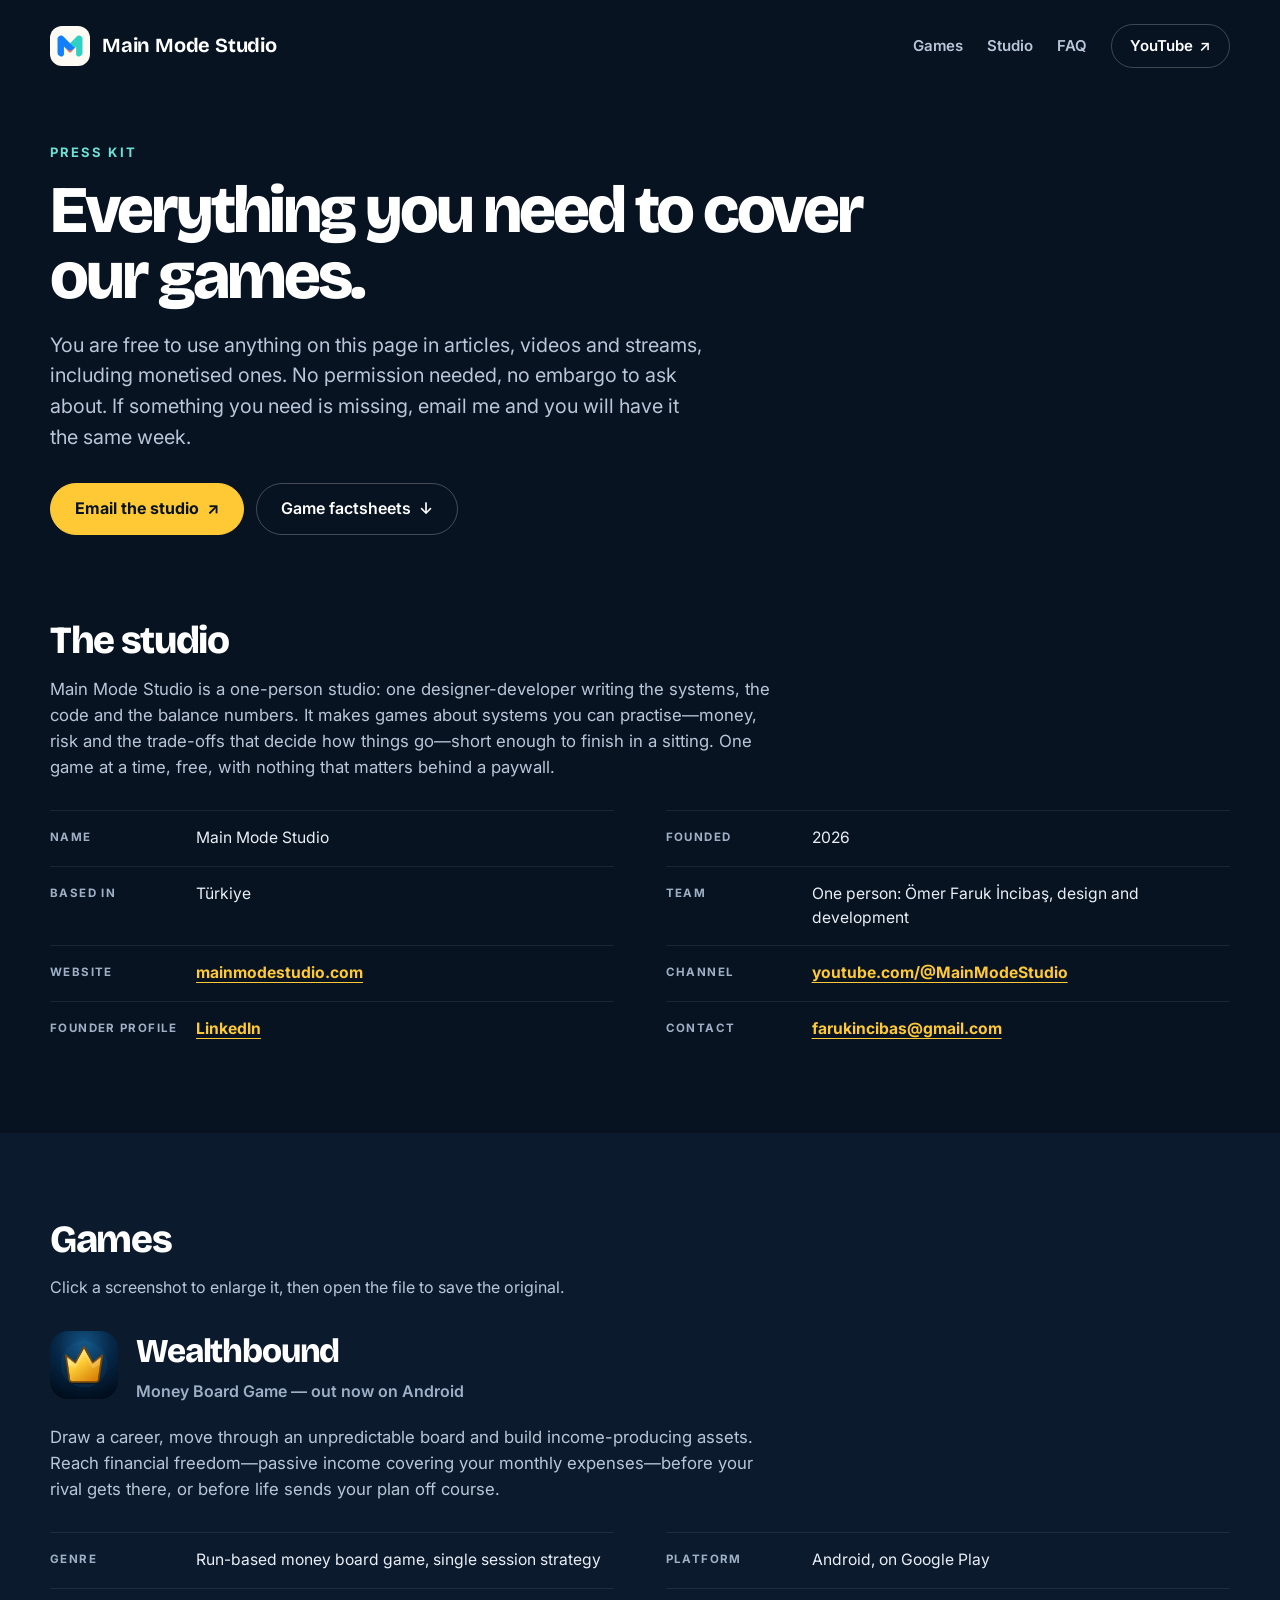
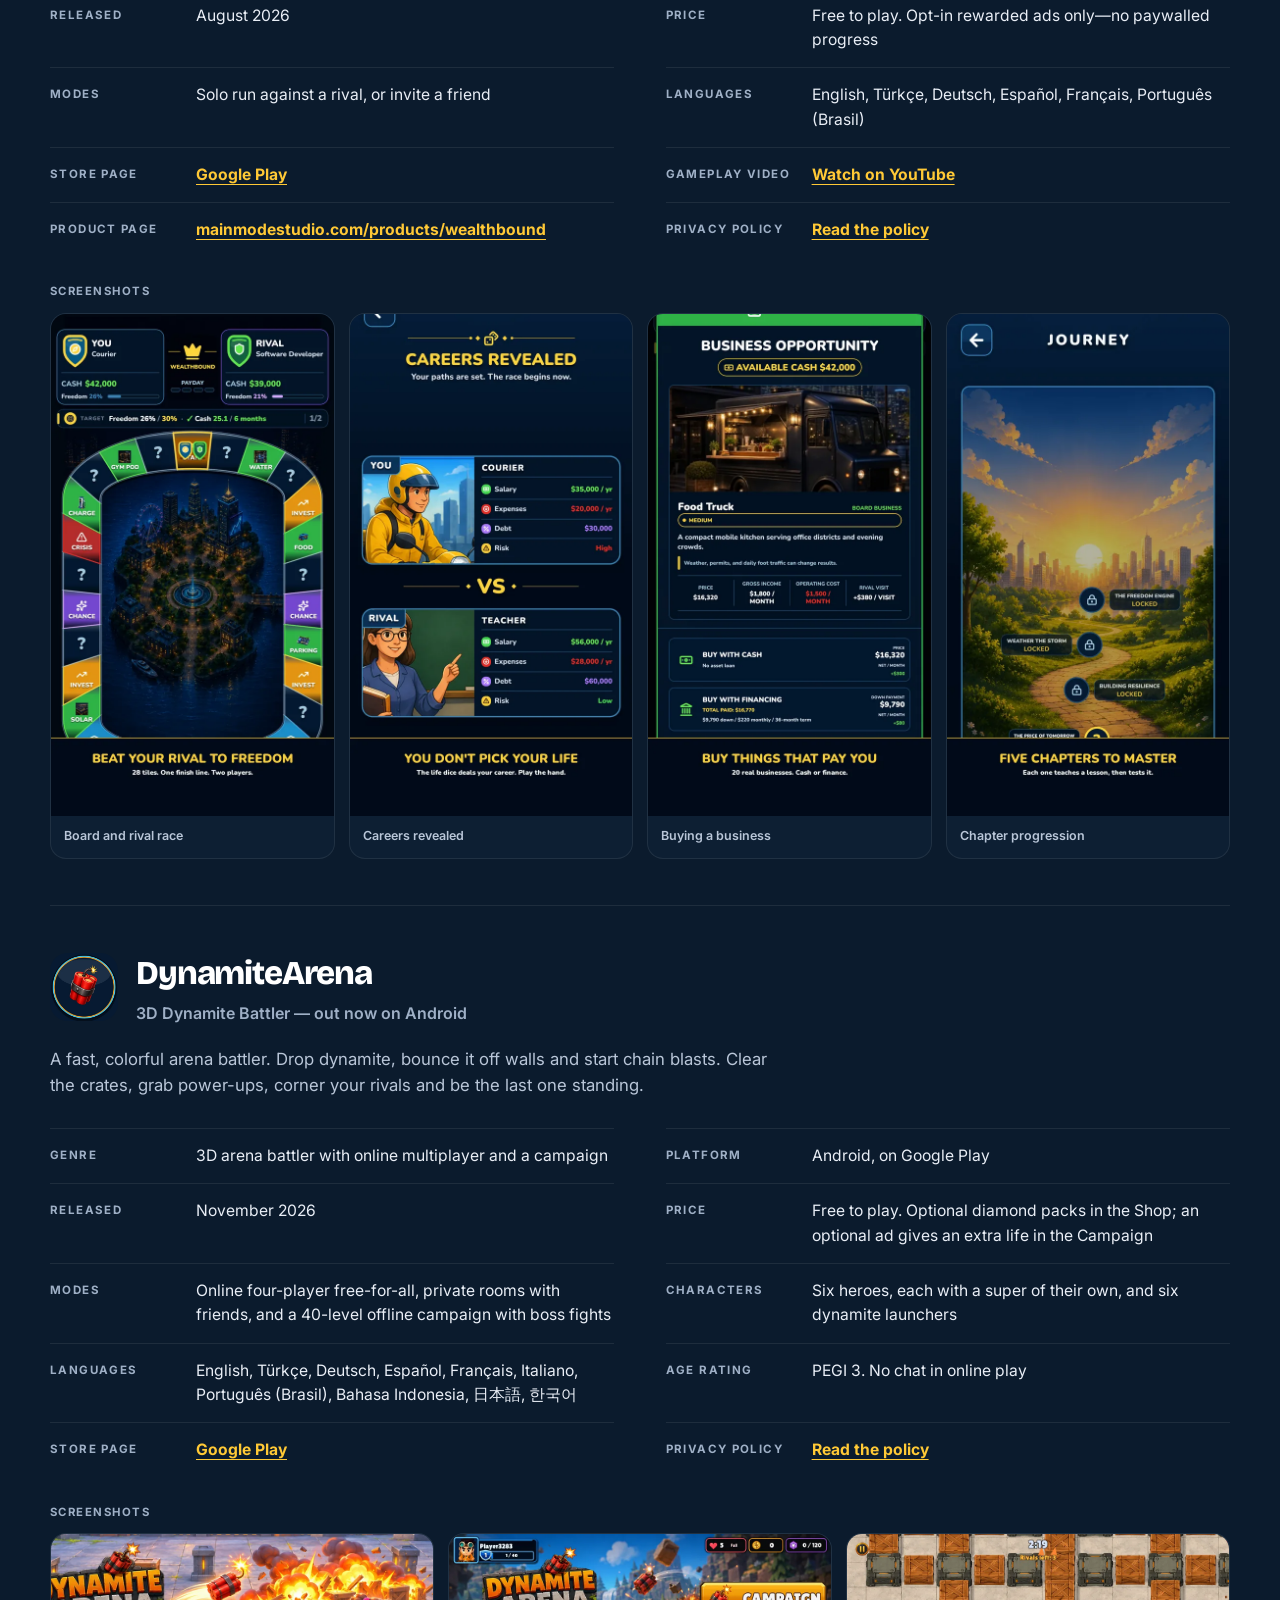
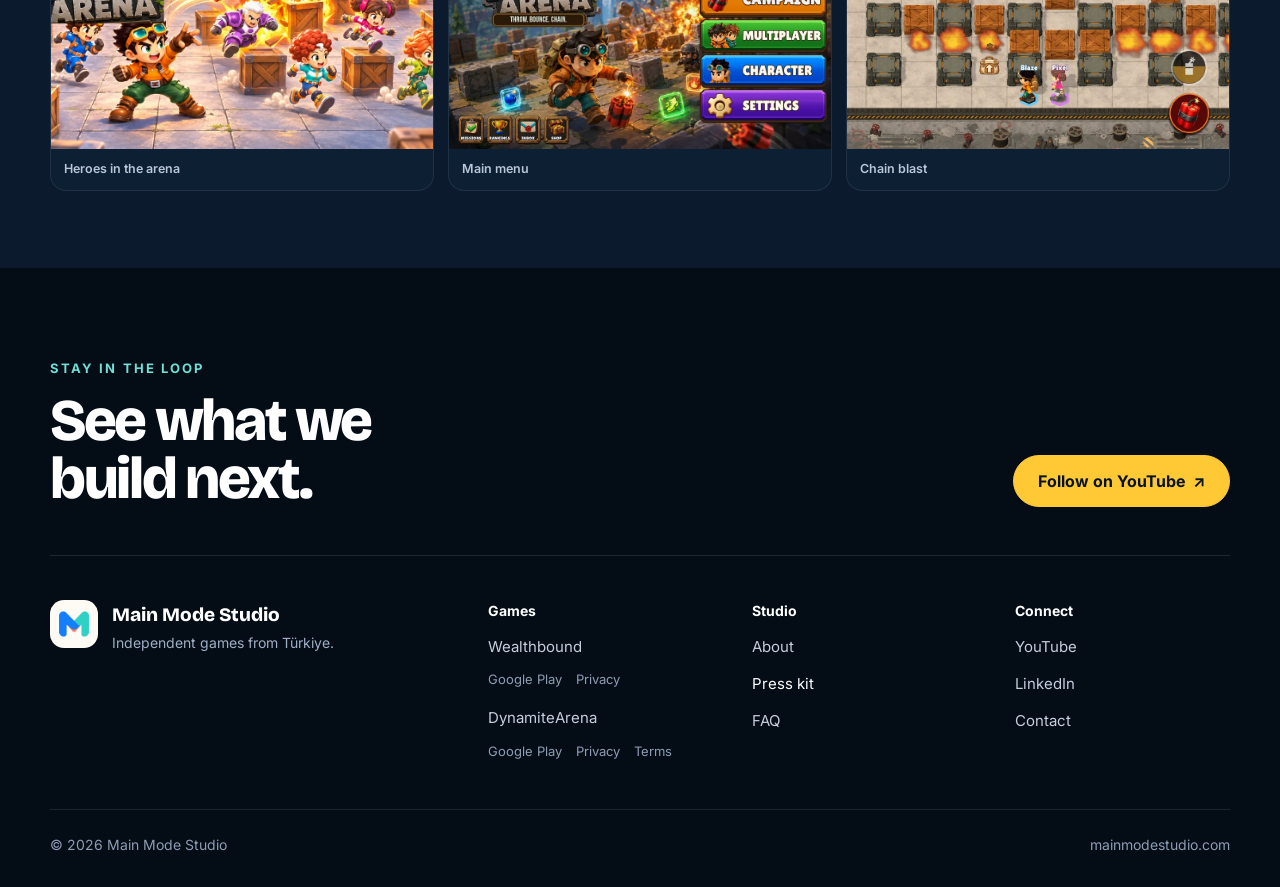
==== commit 8152323a: "feat(site): mark DynamiteArena live on Google Play Move it to the Live stage, link the store page fr" ====
--- a/press/index.html
+++ b/press/index.html
@@ -144,6 +144,69 @@
             <a class="lightbox-close" href="#games" data-close-lightbox aria-label="Close"><span aria-hidden="true">✕</span></a>
           </div>
         </article>
+        <article class="press-game" id="dynamitearena">
+          <div class="press-game-head">
+            <img class="product-icon" src="/assets/dynamitearena-icon.webp" alt="DynamiteArena app icon" width="256" height="256" loading="lazy" />
+            <div>
+              <h3>DynamiteArena</h3>
+              <p>3D Dynamite Battler — out now on Android</p>
+            </div>
+          </div>
+          <p class="press-pitch">A fast, colorful arena battler. Drop dynamite, bounce it off walls and start chain blasts. Clear the crates, grab power-ups, corner your rivals and be the last one standing.</p>
+          <dl class="press-facts">
+            <div><dt>Genre</dt><dd>3D arena battler with online multiplayer and a campaign</dd></div>
+            <div><dt>Platform</dt><dd>Android, on Google Play</dd></div>
+            <div><dt>Released</dt><dd>November 2026</dd></div>
+            <div><dt>Price</dt><dd>Free to play. Optional diamond packs in the Shop; an optional ad gives an extra life in the Campaign</dd></div>
+            <div><dt>Modes</dt><dd>Online four-player free-for-all, private rooms with friends, and a 40-level offline campaign with boss fights</dd></div>
+            <div><dt>Characters</dt><dd>Six heroes, each with a super of their own, and six dynamite launchers</dd></div>
+            <div><dt>Languages</dt><dd>English, Türkçe, Deutsch, Español, Français, Italiano, Português (Brasil), Bahasa Indonesia, 日本語, 한국어</dd></div>
+            <div><dt>Age rating</dt><dd>PEGI 3. No chat in online play</dd></div>
+            <div><dt>Store page</dt><dd><a class="text-link" href="https://play.google.com/store/apps/details?id=com.dynamitearena.game" target="_blank" rel="noopener">Google Play</a></dd></div>
+            <div><dt>Privacy policy</dt><dd><a class="text-link" href="/dynamitearena-legal/privacy-policy.html">Read the policy</a></dd></div>
+          </dl>
+          <div class="press-asset-group">
+            <h4>Screenshots</h4>
+            <div class="press-assets press-assets-wide">
+              <figure class="press-asset">
+                <a href="#shot-da-arena" aria-label="Enlarge: Heroes in the arena"><img src="/assets/dynamitearena-feature.webp" alt="DynamiteArena heroes throwing dynamite across a crate-filled arena" width="1024" height="500" loading="lazy" /></a>
+                <figcaption>Heroes in the arena</figcaption>
+              </figure>
+              <figure class="press-asset">
+                <a href="#shot-da-menu" aria-label="Enlarge: Main menu"><img src="/assets/dynamitearena-main-menu.webp" alt="DynamiteArena main menu with Campaign, Multiplayer and Character" width="960" height="540" loading="lazy" /></a>
+                <figcaption>Main menu</figcaption>
+              </figure>
+              <figure class="press-asset">
+                <a href="#shot-da-blast" aria-label="Enlarge: Chain blast"><img src="/assets/dynamitearena-arena-blast.webp" alt="A dynamite blast lighting up a stone arena" width="960" height="540" loading="lazy" /></a>
+                <figcaption>Chain blast</figcaption>
+              </figure>
+            </div>
+          </div>
+          <div class="lightbox" id="shot-da-arena" role="dialog" aria-label="Heroes in the arena">
+            <a class="lightbox-backdrop" href="#games" data-close-lightbox aria-label="Close"></a>
+            <figure class="lightbox-figure">
+              <img src="/assets/dynamitearena-feature.webp" alt="DynamiteArena heroes throwing dynamite across a crate-filled arena" width="1024" height="500" loading="lazy" />
+              <figcaption><span>Heroes in the arena</span><a href="/assets/dynamitearena-feature.webp" target="_blank" rel="noopener">Open the file <span aria-hidden="true">↗</span></a></figcaption>
+            </figure>
+            <a class="lightbox-close" href="#games" data-close-lightbox aria-label="Close"><span aria-hidden="true">✕</span></a>
+          </div>
+          <div class="lightbox" id="shot-da-menu" role="dialog" aria-label="Main menu">
+            <a class="lightbox-backdrop" href="#games" data-close-lightbox aria-label="Close"></a>
+            <figure class="lightbox-figure">
+              <img src="/assets/dynamitearena-main-menu.webp" alt="DynamiteArena main menu with Campaign, Multiplayer and Character" width="960" height="540" loading="lazy" />
+              <figcaption><span>Main menu</span><a href="/assets/dynamitearena-main-menu.webp" target="_blank" rel="noopener">Open the file <span aria-hidden="true">↗</span></a></figcaption>
+            </figure>
+            <a class="lightbox-close" href="#games" data-close-lightbox aria-label="Close"><span aria-hidden="true">✕</span></a>
+          </div>
+          <div class="lightbox" id="shot-da-blast" role="dialog" aria-label="Chain blast">
+            <a class="lightbox-backdrop" href="#games" data-close-lightbox aria-label="Close"></a>
+            <figure class="lightbox-figure">
+              <img src="/assets/dynamitearena-arena-blast.webp" alt="A dynamite blast lighting up a stone arena" width="960" height="540" loading="lazy" />
+              <figcaption><span>Chain blast</span><a href="/assets/dynamitearena-arena-blast.webp" target="_blank" rel="noopener">Open the file <span aria-hidden="true">↗</span></a></figcaption>
+            </figure>
+            <a class="lightbox-close" href="#games" data-close-lightbox aria-label="Close"><span aria-hidden="true">✕</span></a>
+          </div>
+        </article>
         <!-- Add future games here: copy one .press-game block and swap the facts and images. -->
       </div>
     </section>
@@ -176,6 +239,7 @@
           <div class="footer-product">
             <a href="/#dynamitearena">DynamiteArena</a>
             <div class="footer-product-links">
+              <a href="https://play.google.com/store/apps/details?id=com.dynamitearena.game" target="_blank" rel="noopener">Google Play</a>
               <a href="/dynamitearena-legal/privacy-policy.html">Privacy</a>
               <a href="/dynamitearena-legal/terms-of-service.html">Terms</a>
             </div>
--- a/assets/site.css
+++ b/assets/site.css
@@ -195,16 +195,6 @@
 }
 .hero-row { display: flex; flex-wrap: wrap; align-items: center; justify-content: space-between; gap: 28px 48px; }
 .hero-row > p { flex: 1 1 380px; min-width: 0; max-width: 560px; color: var(--muted); font-size: clamp(1.0625rem, 1.4vw, 1.25rem); }
-.screen-rail {
-  display: flex;
-  gap: 16px;
-  margin-top: clamp(40px, 5vw, 64px);
-  padding-bottom: 10px;
-  overflow-x: auto;
-  scrollbar-width: thin;
-}
-.screen-rail li { flex: 0 0 auto; }
-.screen-rail img { width: auto; height: clamp(150px, 15vw, 220px); border-radius: 20px; object-fit: cover; }
 
 /* Game features on the home page */
 .game-feature { display: grid; grid-template-columns: repeat(2, minmax(0, 1fr)); align-items: center; gap: 40px 64px; scroll-margin-top: 24px; }
@@ -631,6 +621,8 @@
 .press-asset-group h4 { margin-bottom: 12px; color: var(--muted-2); font-size: 0.71rem; font-weight: 700; letter-spacing: 0.13em; text-transform: uppercase; }
 .press-assets { display: grid; align-items: start; gap: 14px; }
 .press-assets-shots { grid-template-columns: repeat(4, minmax(0, 1fr)); }
+.press-assets-wide { grid-template-columns: repeat(3, minmax(0, 1fr)); }
+.press-assets-wide .press-asset img { aspect-ratio: 16 / 9; object-fit: cover; }
 .press-asset { min-width: 0; overflow: hidden; border: 1px solid var(--line); border-radius: 16px; background: var(--card); }
 .press-asset a { display: block; line-height: 0; }
 .press-asset img { width: 100%; height: auto; }
@@ -718,6 +710,7 @@
   .stage-list,
   .shot-grid,
   .press-assets-shots { grid-template-columns: repeat(2, minmax(0, 1fr)); }
+  .press-assets-wide { grid-template-columns: minmax(0, 1fr); }
   .press-facts { grid-template-columns: minmax(0, 1fr); }
 }
 @media (max-width: 720px) {
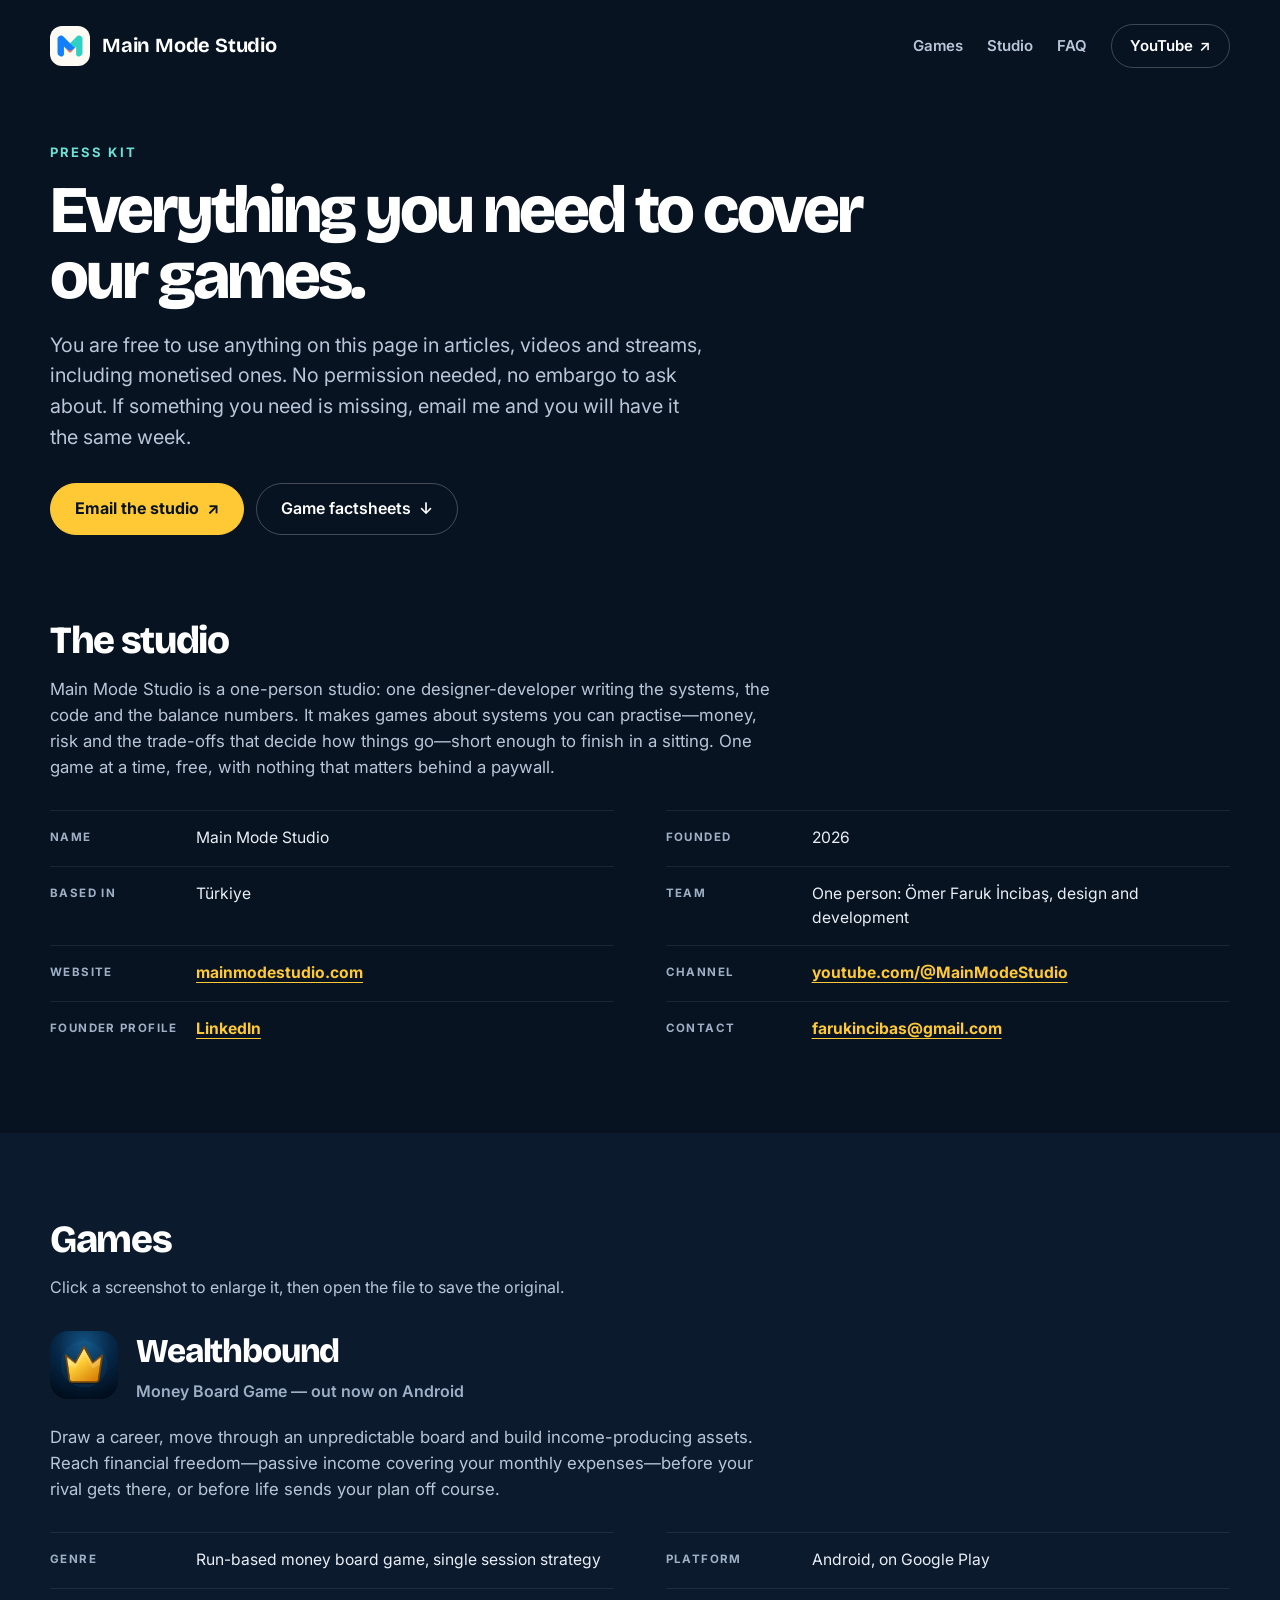
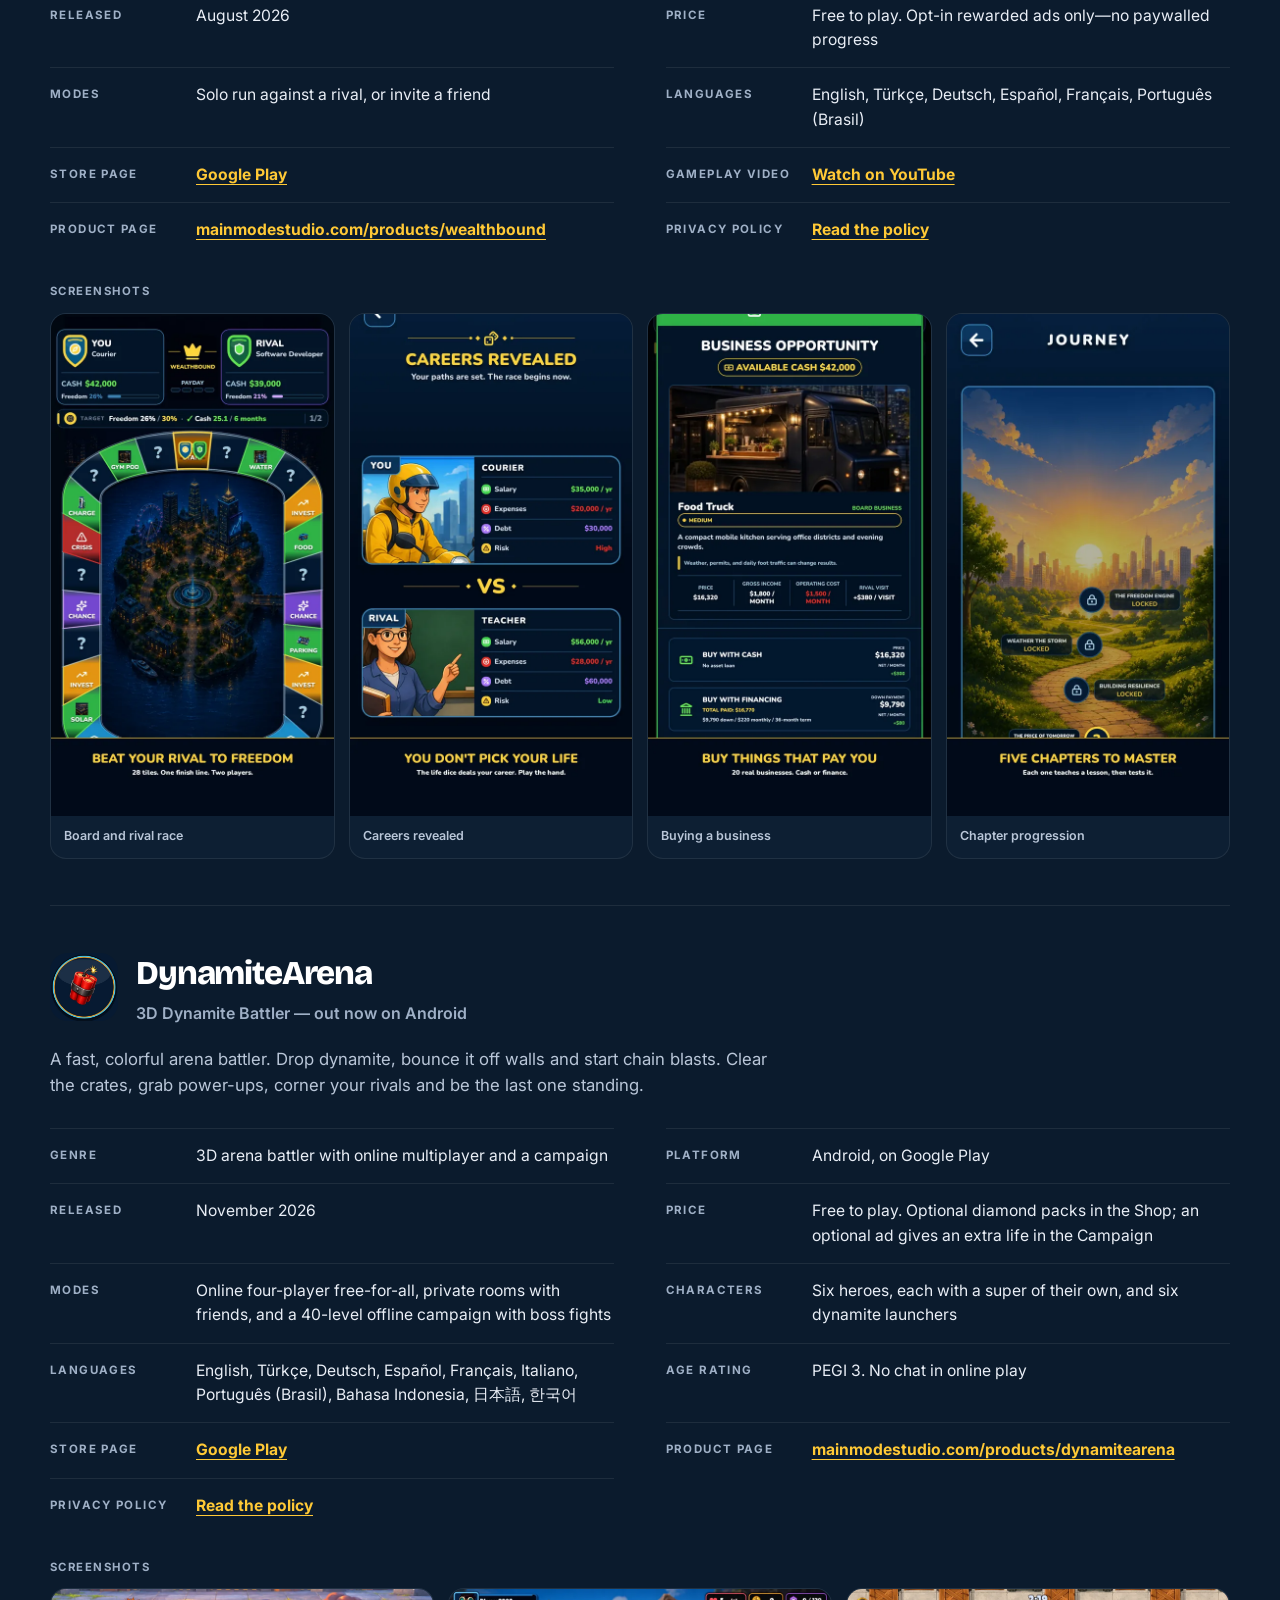
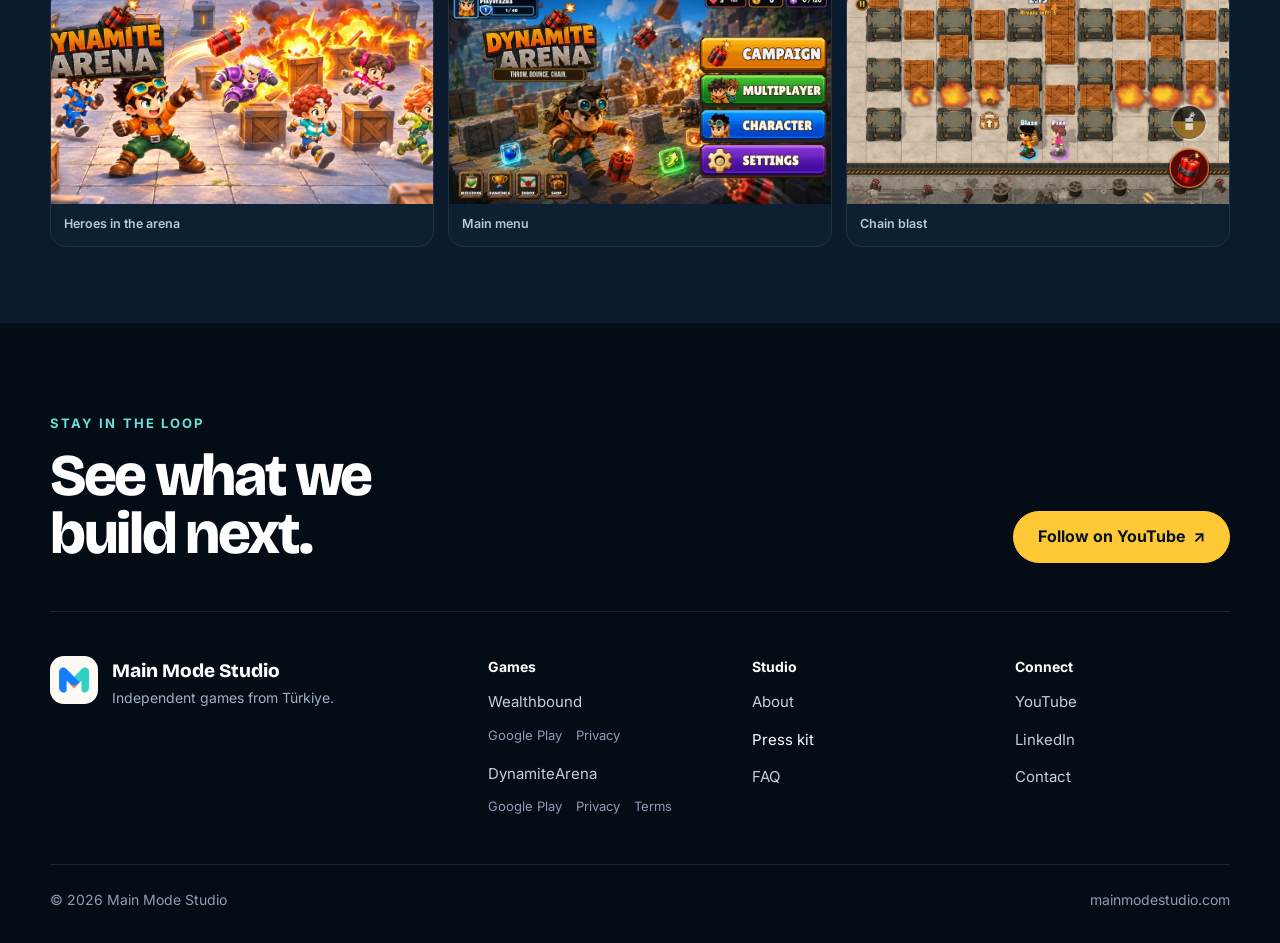
==== commit bbceef36: "feat(site): add the DynamiteArena product page Give DynamiteArena its own page with landscape store " ====
--- a/press/index.html
+++ b/press/index.html
@@ -163,6 +163,7 @@
             <div><dt>Languages</dt><dd>English, Türkçe, Deutsch, Español, Français, Italiano, Português (Brasil), Bahasa Indonesia, 日本語, 한국어</dd></div>
             <div><dt>Age rating</dt><dd>PEGI 3. No chat in online play</dd></div>
             <div><dt>Store page</dt><dd><a class="text-link" href="https://play.google.com/store/apps/details?id=com.dynamitearena.game" target="_blank" rel="noopener">Google Play</a></dd></div>
+            <div><dt>Product page</dt><dd><a class="text-link" href="/products/dynamitearena/">mainmodestudio.com/products/dynamitearena</a></dd></div>
             <div><dt>Privacy policy</dt><dd><a class="text-link" href="/dynamitearena-legal/privacy-policy.html">Read the policy</a></dd></div>
           </dl>
           <div class="press-asset-group">
@@ -237,7 +238,7 @@
             </div>
           </div>
           <div class="footer-product">
-            <a href="/#dynamitearena">DynamiteArena</a>
+            <a href="/products/dynamitearena/">DynamiteArena</a>
             <div class="footer-product-links">
               <a href="https://play.google.com/store/apps/details?id=com.dynamitearena.game" target="_blank" rel="noopener">Google Play</a>
               <a href="/dynamitearena-legal/privacy-policy.html">Privacy</a>
--- a/assets/site.css
+++ b/assets/site.css
@@ -523,10 +523,20 @@
 .phone-back img { border-radius: 19px; }
 .product-stage .phone-front { z-index: 2; left: 14%; top: 5%; width: 42%; padding: 6px; border-radius: 26px; box-shadow: 0 28px 56px rgba(0, 0, 0, 0.6); transform: rotate(-4deg); }
 .phone-front img { border-radius: 20px; }
+/* Landscape games: two wide screens instead of two phones */
+.product-stage-wide { max-width: 600px; aspect-ratio: 5 / 4; }
+.product-stage-wide .phone img { aspect-ratio: 16 / 9; }
+.phone-wide-back { left: 30%; top: 12%; width: 68%; padding: 5px; border-radius: 20px; transform: rotate(4deg); }
+.phone-wide-back img { border-radius: 15px; }
+.product-stage .phone-wide-front { z-index: 2; left: 2%; top: 46%; width: 72%; padding: 6px; border-radius: 22px; box-shadow: 0 28px 56px rgba(0, 0, 0, 0.6); transform: rotate(-3deg); }
+.phone-wide-front img { border-radius: 16px; }
 .feature-banner { width: 100%; aspect-ratio: 1024 / 500; margin-bottom: clamp(48px, 6vw, 88px); border-radius: 28px; object-fit: cover; }
 .shot-grid { display: grid; grid-template-columns: repeat(4, minmax(0, 1fr)); gap: 20px; }
 .shot-frame { padding: 5px; border: 1px solid var(--line); border-radius: 24px; background: #02070d; }
 .shot-frame img { width: 100%; aspect-ratio: 9 / 16; border-radius: 19px; object-fit: cover; }
+.shot-grid-wide { grid-template-columns: repeat(2, minmax(0, 1fr)); }
+.shot-grid-wide .shot-frame { border-radius: 20px; }
+.shot-grid-wide .shot-frame img { aspect-ratio: 16 / 9; border-radius: 15px; }
 .shot-grid figcaption { margin-top: 12px; color: var(--text-soft); font-size: 0.875rem; }
 .loop-cards { display: grid; grid-template-columns: repeat(3, minmax(0, 1fr)); gap: 20px; }
 .loop-card { padding: 28px; border: 1px solid var(--line); border-radius: 24px; background: var(--card); }
@@ -721,7 +731,8 @@
 }
 @media (max-width: 560px) {
   .stage-list,
-  .feature-tiles { grid-template-columns: minmax(0, 1fr); }
+  .feature-tiles,
+  .shot-grid-wide { grid-template-columns: minmax(0, 1fr); }
   .press-facts > div { grid-template-columns: minmax(0, 1fr); gap: 4px; }
   .rail-controls { display: none; }
   .product-title img { width: 60px; height: 60px; border-radius: 16px; }
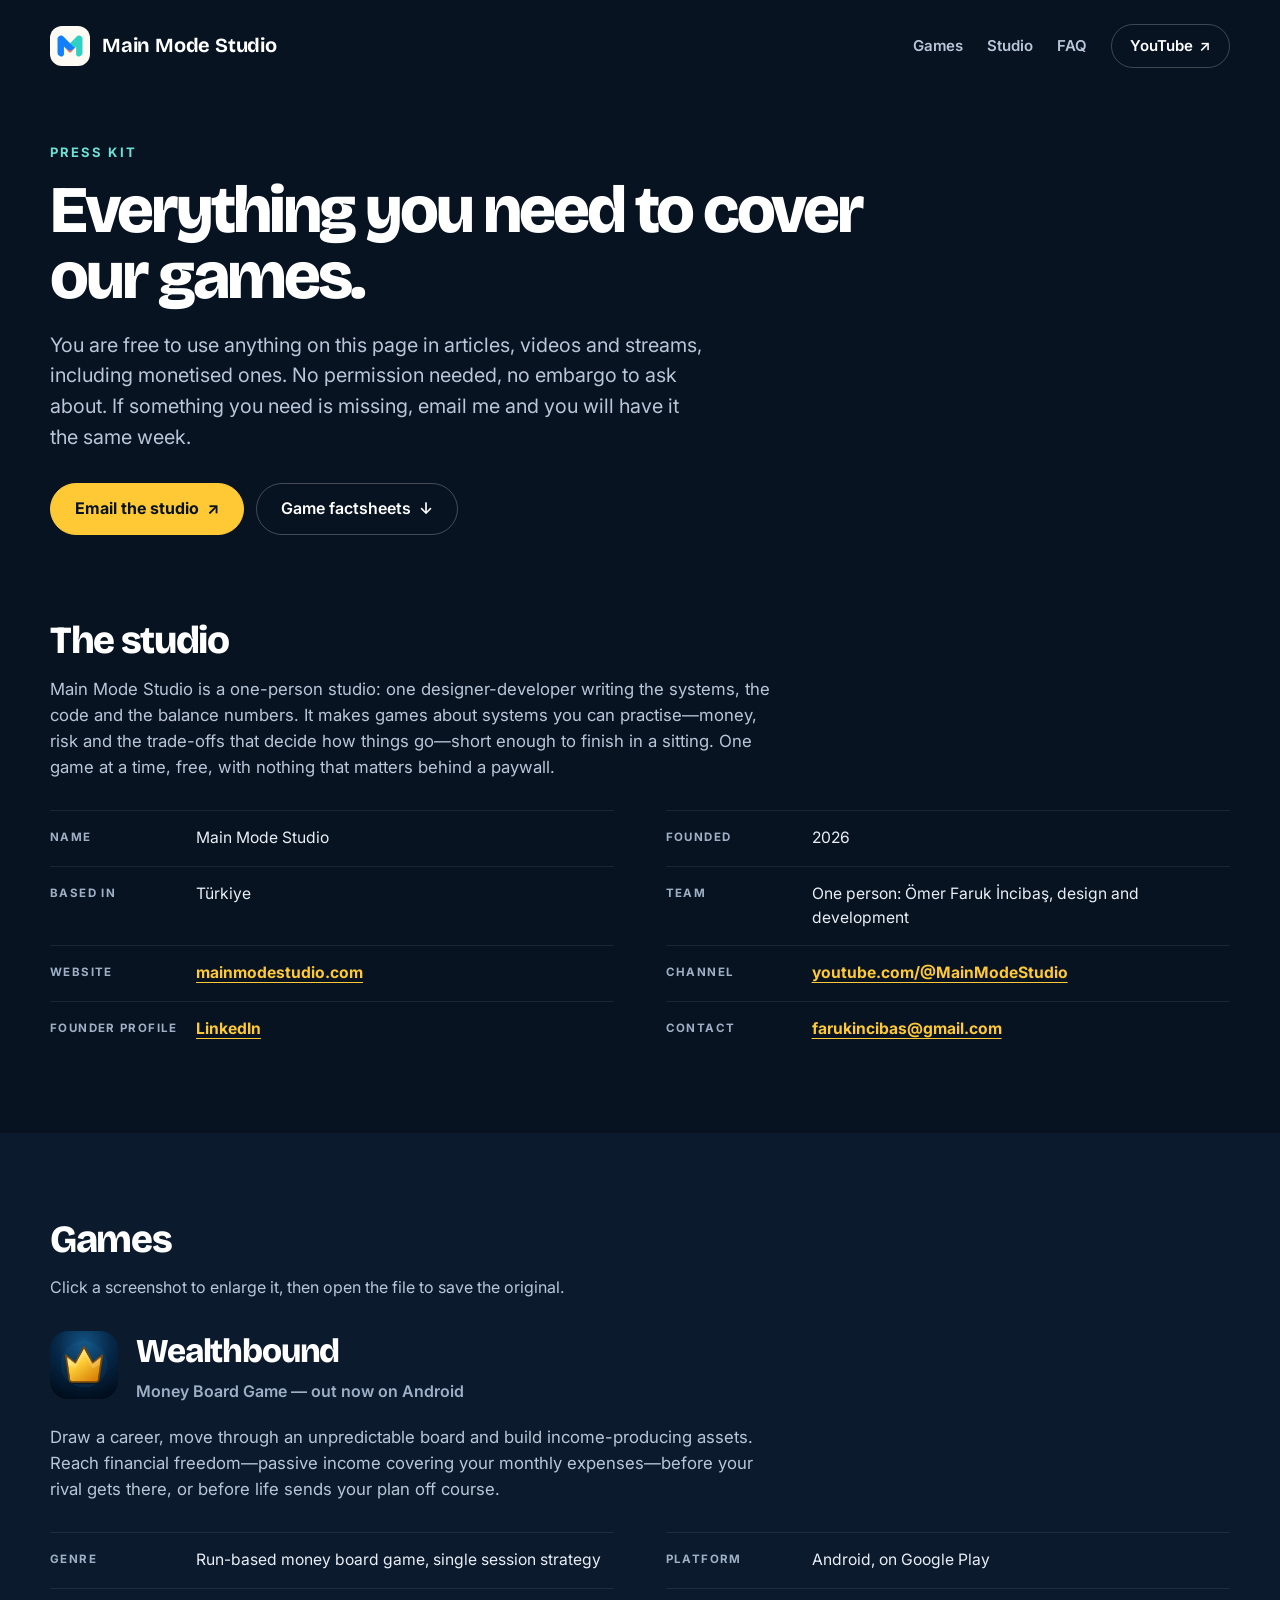
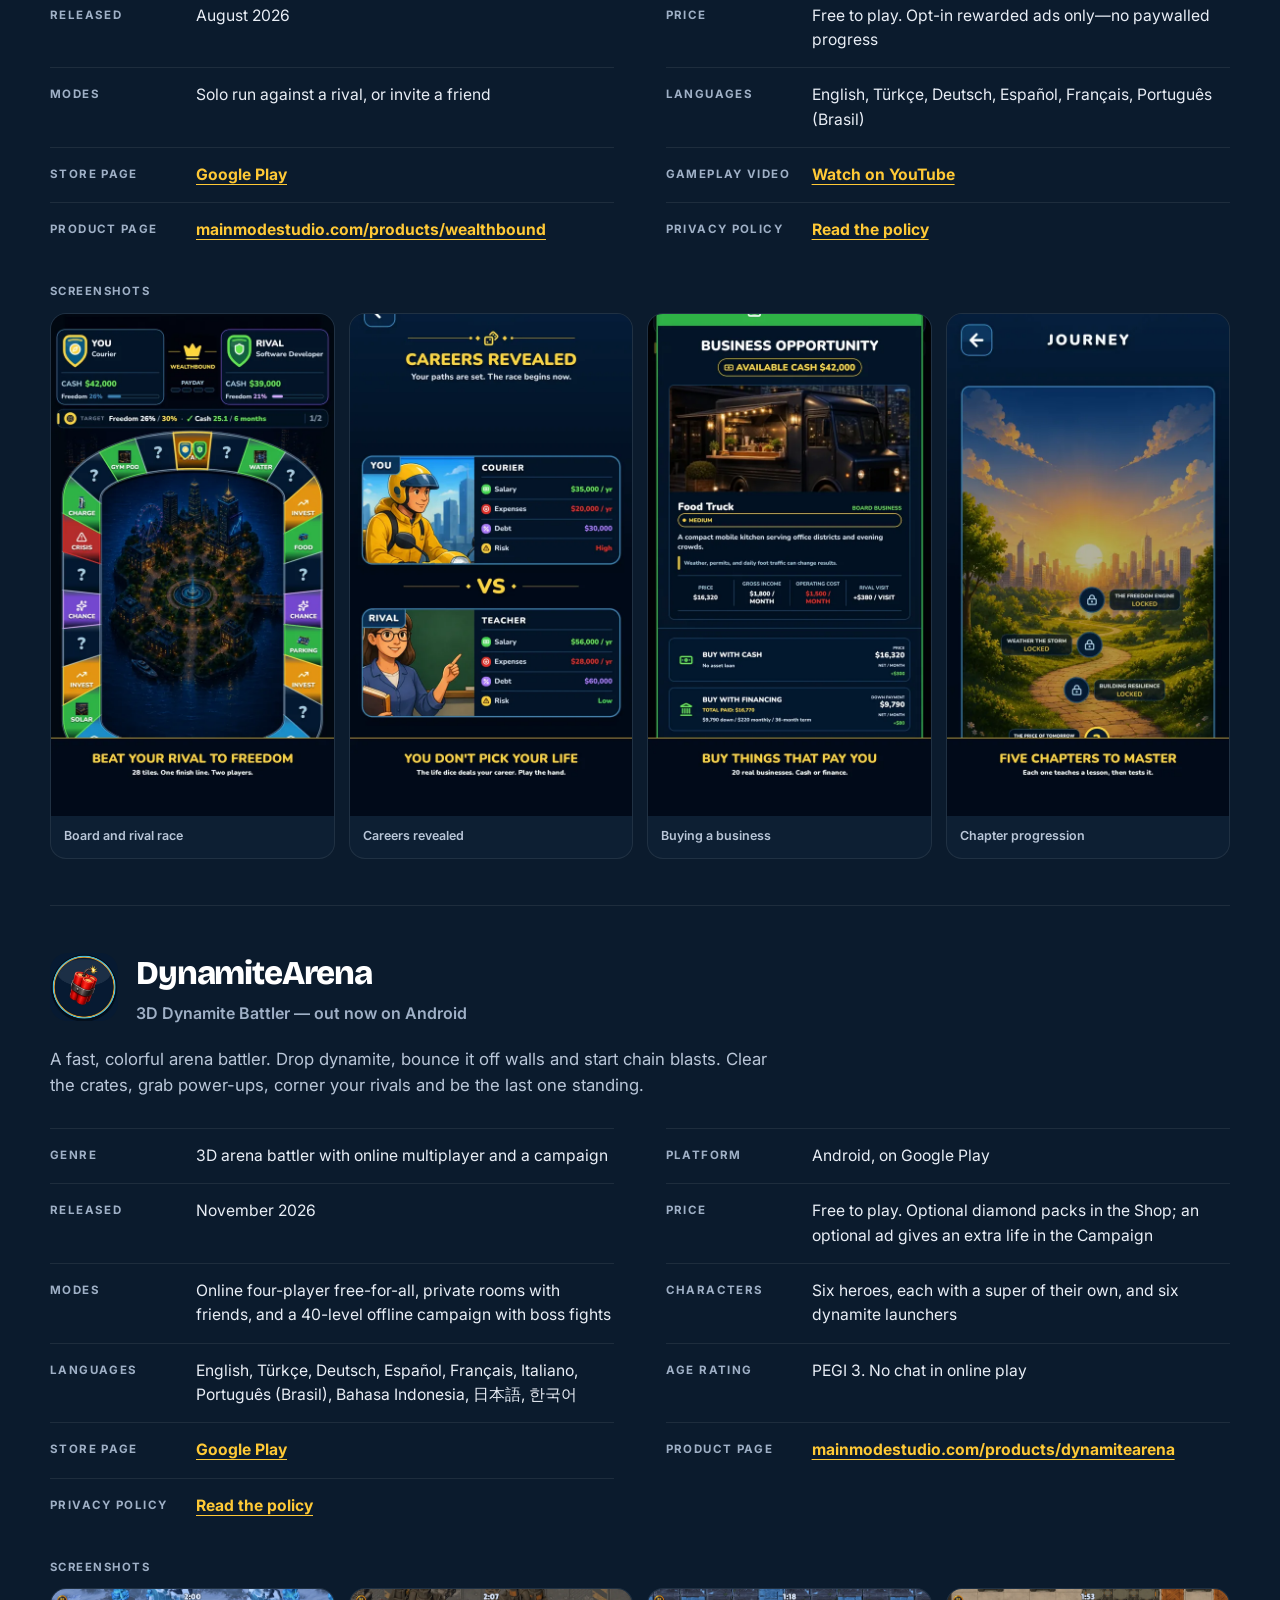
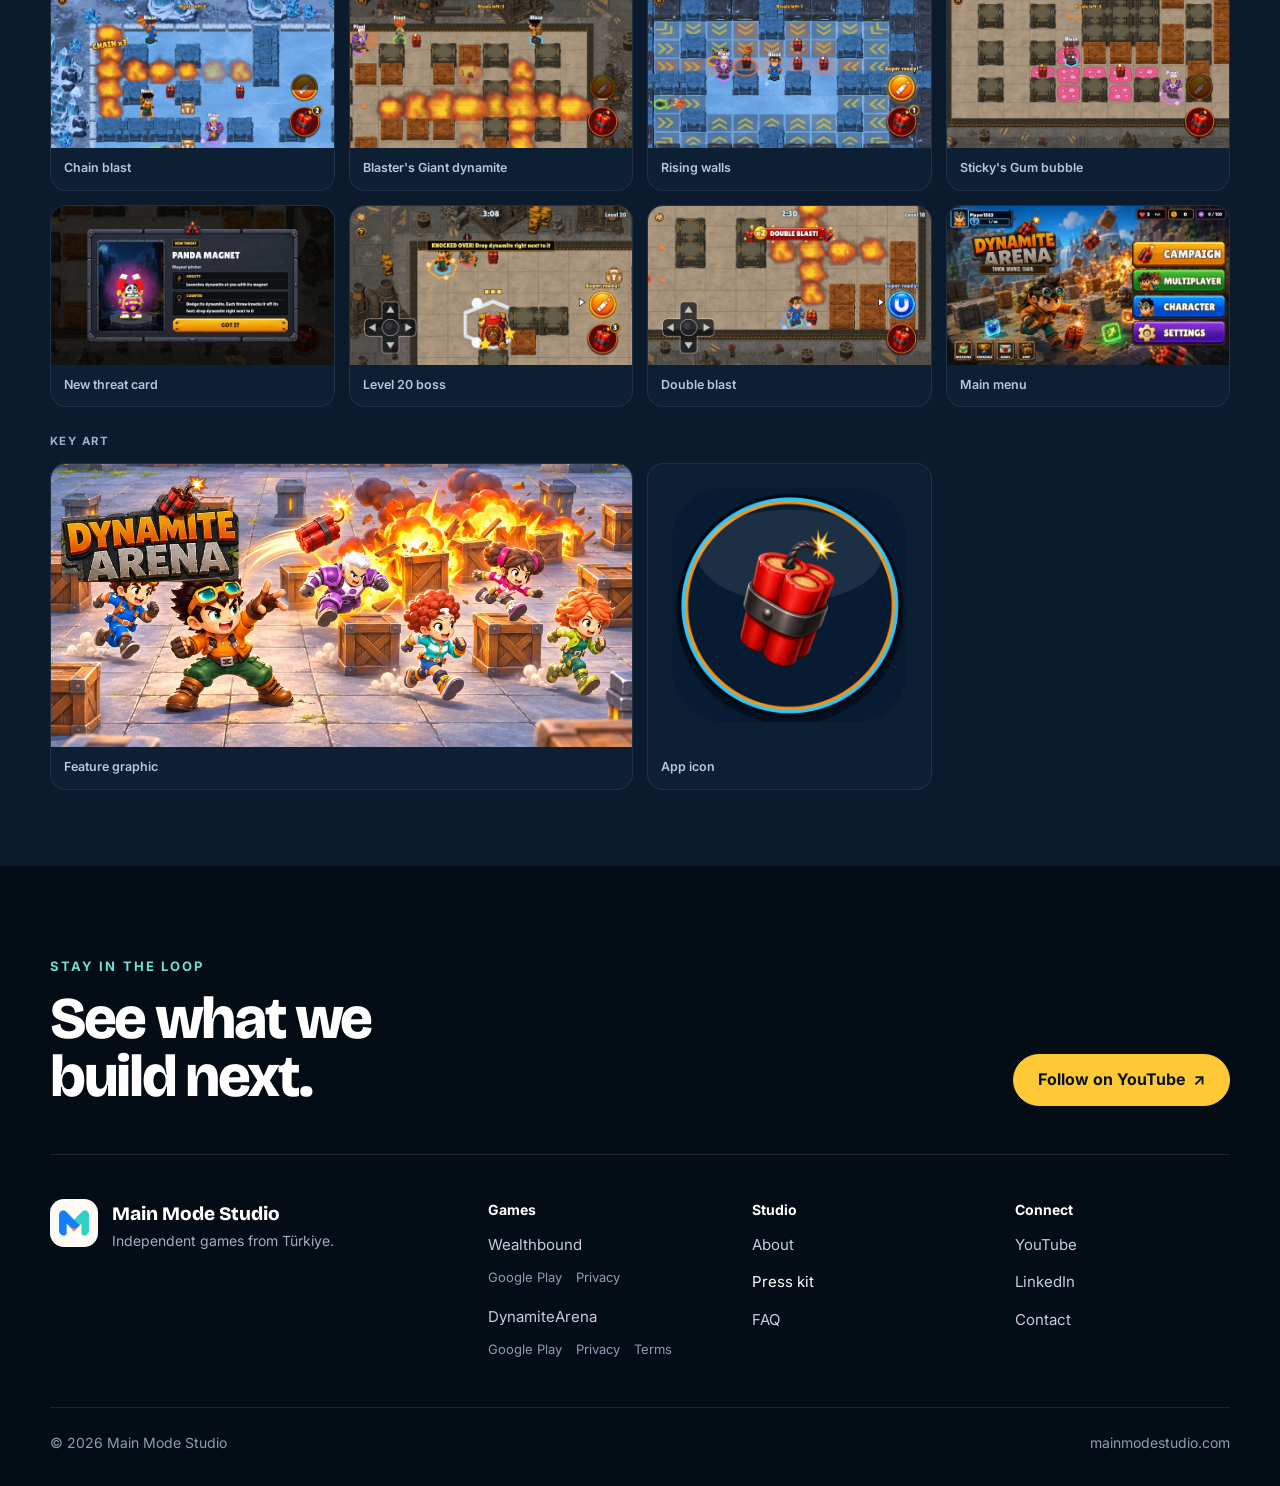
==== commit 2aef9a45: "feat(site): lead the homepage with DynamiteArena and fill its press kit Put the new release first in" ====
--- a/press/index.html
+++ b/press/index.html
@@ -170,40 +170,129 @@
             <h4>Screenshots</h4>
             <div class="press-assets press-assets-wide">
               <figure class="press-asset">
-                <a href="#shot-da-arena" aria-label="Enlarge: Heroes in the arena"><img src="/assets/dynamitearena-feature.webp" alt="DynamiteArena heroes throwing dynamite across a crate-filled arena" width="1024" height="500" loading="lazy" /></a>
-                <figcaption>Heroes in the arena</figcaption>
-              </figure>
-              <figure class="press-asset">
-                <a href="#shot-da-menu" aria-label="Enlarge: Main menu"><img src="/assets/dynamitearena-main-menu.webp" alt="DynamiteArena main menu with Campaign, Multiplayer and Character" width="960" height="540" loading="lazy" /></a>
+                <a href="#shot-da-chain" aria-label="Enlarge: Chain blast"><img src="/assets/dynamitearena-shot-chain.webp" alt="A three-dynamite chain blast sweeps across an icy arena while three players dodge the flames." width="1280" height="720" loading="lazy" /></a>
+                <figcaption>Chain blast</figcaption>
+              </figure>
+              <figure class="press-asset">
+                <a href="#shot-da-giant-dynamite" aria-label="Enlarge: Blaster's Giant dynamite"><img src="/assets/dynamitearena-shot-giant-dynamite.webp" alt="Blaster's Giant dynamite super blasts a huge cross of fire through the crates in a four-player match." width="1280" height="720" loading="lazy" /></a>
+                <figcaption>Blaster's Giant dynamite</figcaption>
+              </figure>
+              <figure class="press-asset">
+                <a href="#shot-da-closing-walls" aria-label="Enlarge: Rising walls"><img src="/assets/dynamitearena-shot-closing-walls.webp" alt="The walls close in: arrows mark the shrinking arena as the last two players face off." width="1280" height="720" loading="lazy" /></a>
+                <figcaption>Rising walls</figcaption>
+              </figure>
+              <figure class="press-asset">
+                <a href="#shot-da-gum" aria-label="Enlarge: Sticky's Gum bubble"><img src="/assets/dynamitearena-shot-gum.webp" alt="Sticky's Gum bubble super covers the arena floor in pink gum that slows rivals down." width="1280" height="720" loading="lazy" /></a>
+                <figcaption>Sticky's Gum bubble</figcaption>
+              </figure>
+              <figure class="press-asset">
+                <a href="#shot-da-robot-card" aria-label="Enlarge: New threat card"><img src="/assets/dynamitearena-shot-robot-card.webp" alt="New threat card: Panda Magnet, a cute animal robot that launches dynamite at you with its magnet." width="1280" height="720" loading="lazy" /></a>
+                <figcaption>New threat card</figcaption>
+              </figure>
+              <figure class="press-asset">
+                <a href="#shot-da-boss" aria-label="Enlarge: Level 20 boss"><img src="/assets/dynamitearena-shot-boss.webp" alt="Big Bear Magnet, the level 20 boss, is knocked over in the campaign: drop dynamite right next to it." width="1280" height="720" loading="lazy" /></a>
+                <figcaption>Level 20 boss</figcaption>
+              </figure>
+              <figure class="press-asset">
+                <a href="#shot-da-double-blast" aria-label="Enlarge: Double blast"><img src="/assets/dynamitearena-shot-double-blast.webp" alt="Double blast! In the campaign, one dynamite blast breaks a second robot in a row." width="1280" height="720" loading="lazy" /></a>
+                <figcaption>Double blast</figcaption>
+              </figure>
+              <figure class="press-asset">
+                <a href="#shot-da-main-menu" aria-label="Enlarge: Main menu"><img src="/assets/dynamitearena-shot-main-menu.webp" alt="Main menu: Campaign, Multiplayer, Character and Settings, with the DynamiteArena logo." width="1280" height="720" loading="lazy" /></a>
                 <figcaption>Main menu</figcaption>
               </figure>
-              <figure class="press-asset">
-                <a href="#shot-da-blast" aria-label="Enlarge: Chain blast"><img src="/assets/dynamitearena-arena-blast.webp" alt="A dynamite blast lighting up a stone arena" width="960" height="540" loading="lazy" /></a>
-                <figcaption>Chain blast</figcaption>
-              </figure>
-            </div>
-          </div>
-          <div class="lightbox" id="shot-da-arena" role="dialog" aria-label="Heroes in the arena">
-            <a class="lightbox-backdrop" href="#games" data-close-lightbox aria-label="Close"></a>
-            <figure class="lightbox-figure">
-              <img src="/assets/dynamitearena-feature.webp" alt="DynamiteArena heroes throwing dynamite across a crate-filled arena" width="1024" height="500" loading="lazy" />
-              <figcaption><span>Heroes in the arena</span><a href="/assets/dynamitearena-feature.webp" target="_blank" rel="noopener">Open the file <span aria-hidden="true">↗</span></a></figcaption>
-            </figure>
-            <a class="lightbox-close" href="#games" data-close-lightbox aria-label="Close"><span aria-hidden="true">✕</span></a>
-          </div>
-          <div class="lightbox" id="shot-da-menu" role="dialog" aria-label="Main menu">
-            <a class="lightbox-backdrop" href="#games" data-close-lightbox aria-label="Close"></a>
-            <figure class="lightbox-figure">
-              <img src="/assets/dynamitearena-main-menu.webp" alt="DynamiteArena main menu with Campaign, Multiplayer and Character" width="960" height="540" loading="lazy" />
-              <figcaption><span>Main menu</span><a href="/assets/dynamitearena-main-menu.webp" target="_blank" rel="noopener">Open the file <span aria-hidden="true">↗</span></a></figcaption>
-            </figure>
-            <a class="lightbox-close" href="#games" data-close-lightbox aria-label="Close"><span aria-hidden="true">✕</span></a>
-          </div>
-          <div class="lightbox" id="shot-da-blast" role="dialog" aria-label="Chain blast">
-            <a class="lightbox-backdrop" href="#games" data-close-lightbox aria-label="Close"></a>
-            <figure class="lightbox-figure">
-              <img src="/assets/dynamitearena-arena-blast.webp" alt="A dynamite blast lighting up a stone arena" width="960" height="540" loading="lazy" />
-              <figcaption><span>Chain blast</span><a href="/assets/dynamitearena-arena-blast.webp" target="_blank" rel="noopener">Open the file <span aria-hidden="true">↗</span></a></figcaption>
+            </div>
+          </div>
+          <div class="press-asset-group">
+            <h4>Key art</h4>
+            <div class="press-assets press-assets-art">
+              <figure class="press-asset">
+                <a href="#shot-da-feature" aria-label="Enlarge: Feature graphic"><img src="/assets/dynamitearena-feature.webp" alt="DynamiteArena heroes throwing dynamite across a crate-filled arena, with the game logo." width="1024" height="500" loading="lazy" /></a>
+                <figcaption>Feature graphic</figcaption>
+              </figure>
+              <figure class="press-asset press-asset-icon">
+                <a href="#shot-da-icon" aria-label="Enlarge: App icon"><img src="/assets/dynamitearena-icon-512.png" alt="The DynamiteArena app icon: a bundle of red dynamite." width="512" height="512" loading="lazy" /></a>
+                <figcaption>App icon</figcaption>
+              </figure>
+            </div>
+          </div>
+          <div class="lightbox" id="shot-da-chain" role="dialog" aria-label="Chain blast">
+            <a class="lightbox-backdrop" href="#games" data-close-lightbox aria-label="Close"></a>
+            <figure class="lightbox-figure">
+              <img src="/assets/dynamitearena-shot-chain.webp" alt="A three-dynamite chain blast sweeps across an icy arena while three players dodge the flames." width="1280" height="720" loading="lazy" />
+              <figcaption><span>Chain blast</span><a href="/assets/dynamitearena-shot-chain-full.webp" target="_blank" rel="noopener">Open the 1920 × 1080 file <span aria-hidden="true">↗</span></a></figcaption>
+            </figure>
+            <a class="lightbox-close" href="#games" data-close-lightbox aria-label="Close"><span aria-hidden="true">✕</span></a>
+          </div>
+          <div class="lightbox" id="shot-da-giant-dynamite" role="dialog" aria-label="Blaster's Giant dynamite">
+            <a class="lightbox-backdrop" href="#games" data-close-lightbox aria-label="Close"></a>
+            <figure class="lightbox-figure">
+              <img src="/assets/dynamitearena-shot-giant-dynamite.webp" alt="Blaster's Giant dynamite super blasts a huge cross of fire through the crates in a four-player match." width="1280" height="720" loading="lazy" />
+              <figcaption><span>Blaster's Giant dynamite</span><a href="/assets/dynamitearena-shot-giant-dynamite-full.webp" target="_blank" rel="noopener">Open the 1920 × 1080 file <span aria-hidden="true">↗</span></a></figcaption>
+            </figure>
+            <a class="lightbox-close" href="#games" data-close-lightbox aria-label="Close"><span aria-hidden="true">✕</span></a>
+          </div>
+          <div class="lightbox" id="shot-da-closing-walls" role="dialog" aria-label="Rising walls">
+            <a class="lightbox-backdrop" href="#games" data-close-lightbox aria-label="Close"></a>
+            <figure class="lightbox-figure">
+              <img src="/assets/dynamitearena-shot-closing-walls.webp" alt="The walls close in: arrows mark the shrinking arena as the last two players face off." width="1280" height="720" loading="lazy" />
+              <figcaption><span>Rising walls</span><a href="/assets/dynamitearena-shot-closing-walls-full.webp" target="_blank" rel="noopener">Open the 1920 × 1080 file <span aria-hidden="true">↗</span></a></figcaption>
+            </figure>
+            <a class="lightbox-close" href="#games" data-close-lightbox aria-label="Close"><span aria-hidden="true">✕</span></a>
+          </div>
+          <div class="lightbox" id="shot-da-gum" role="dialog" aria-label="Sticky's Gum bubble">
+            <a class="lightbox-backdrop" href="#games" data-close-lightbox aria-label="Close"></a>
+            <figure class="lightbox-figure">
+              <img src="/assets/dynamitearena-shot-gum.webp" alt="Sticky's Gum bubble super covers the arena floor in pink gum that slows rivals down." width="1280" height="720" loading="lazy" />
+              <figcaption><span>Sticky's Gum bubble</span><a href="/assets/dynamitearena-shot-gum-full.webp" target="_blank" rel="noopener">Open the 1920 × 1080 file <span aria-hidden="true">↗</span></a></figcaption>
+            </figure>
+            <a class="lightbox-close" href="#games" data-close-lightbox aria-label="Close"><span aria-hidden="true">✕</span></a>
+          </div>
+          <div class="lightbox" id="shot-da-robot-card" role="dialog" aria-label="New threat card">
+            <a class="lightbox-backdrop" href="#games" data-close-lightbox aria-label="Close"></a>
+            <figure class="lightbox-figure">
+              <img src="/assets/dynamitearena-shot-robot-card.webp" alt="New threat card: Panda Magnet, a cute animal robot that launches dynamite at you with its magnet." width="1280" height="720" loading="lazy" />
+              <figcaption><span>New threat card</span><a href="/assets/dynamitearena-shot-robot-card-full.webp" target="_blank" rel="noopener">Open the 1920 × 1080 file <span aria-hidden="true">↗</span></a></figcaption>
+            </figure>
+            <a class="lightbox-close" href="#games" data-close-lightbox aria-label="Close"><span aria-hidden="true">✕</span></a>
+          </div>
+          <div class="lightbox" id="shot-da-boss" role="dialog" aria-label="Level 20 boss">
+            <a class="lightbox-backdrop" href="#games" data-close-lightbox aria-label="Close"></a>
+            <figure class="lightbox-figure">
+              <img src="/assets/dynamitearena-shot-boss.webp" alt="Big Bear Magnet, the level 20 boss, is knocked over in the campaign: drop dynamite right next to it." width="1280" height="720" loading="lazy" />
+              <figcaption><span>Level 20 boss</span><a href="/assets/dynamitearena-shot-boss-full.webp" target="_blank" rel="noopener">Open the 1920 × 1080 file <span aria-hidden="true">↗</span></a></figcaption>
+            </figure>
+            <a class="lightbox-close" href="#games" data-close-lightbox aria-label="Close"><span aria-hidden="true">✕</span></a>
+          </div>
+          <div class="lightbox" id="shot-da-double-blast" role="dialog" aria-label="Double blast">
+            <a class="lightbox-backdrop" href="#games" data-close-lightbox aria-label="Close"></a>
+            <figure class="lightbox-figure">
+              <img src="/assets/dynamitearena-shot-double-blast.webp" alt="Double blast! In the campaign, one dynamite blast breaks a second robot in a row." width="1280" height="720" loading="lazy" />
+              <figcaption><span>Double blast</span><a href="/assets/dynamitearena-shot-double-blast-full.webp" target="_blank" rel="noopener">Open the 1920 × 1080 file <span aria-hidden="true">↗</span></a></figcaption>
+            </figure>
+            <a class="lightbox-close" href="#games" data-close-lightbox aria-label="Close"><span aria-hidden="true">✕</span></a>
+          </div>
+          <div class="lightbox" id="shot-da-main-menu" role="dialog" aria-label="Main menu">
+            <a class="lightbox-backdrop" href="#games" data-close-lightbox aria-label="Close"></a>
+            <figure class="lightbox-figure">
+              <img src="/assets/dynamitearena-shot-main-menu.webp" alt="Main menu: Campaign, Multiplayer, Character and Settings, with the DynamiteArena logo." width="1280" height="720" loading="lazy" />
+              <figcaption><span>Main menu</span><a href="/assets/dynamitearena-shot-main-menu-full.webp" target="_blank" rel="noopener">Open the 1920 × 1080 file <span aria-hidden="true">↗</span></a></figcaption>
+            </figure>
+            <a class="lightbox-close" href="#games" data-close-lightbox aria-label="Close"><span aria-hidden="true">✕</span></a>
+          </div>
+          <div class="lightbox" id="shot-da-feature" role="dialog" aria-label="Feature graphic">
+            <a class="lightbox-backdrop" href="#games" data-close-lightbox aria-label="Close"></a>
+            <figure class="lightbox-figure">
+              <img src="/assets/dynamitearena-feature.webp" alt="DynamiteArena heroes throwing dynamite across a crate-filled arena, with the game logo." width="1024" height="500" loading="lazy" />
+              <figcaption><span>Feature graphic</span><a href="/assets/dynamitearena-feature.png" target="_blank" rel="noopener">Open the 1024 × 500 PNG file <span aria-hidden="true">↗</span></a></figcaption>
+            </figure>
+            <a class="lightbox-close" href="#games" data-close-lightbox aria-label="Close"><span aria-hidden="true">✕</span></a>
+          </div>
+          <div class="lightbox" id="shot-da-icon" role="dialog" aria-label="App icon">
+            <a class="lightbox-backdrop" href="#games" data-close-lightbox aria-label="Close"></a>
+            <figure class="lightbox-figure">
+              <img src="/assets/dynamitearena-icon-512.png" alt="The DynamiteArena app icon: a bundle of red dynamite." width="512" height="512" loading="lazy" />
+              <figcaption><span>App icon</span><a href="/assets/dynamitearena-icon-512.png" target="_blank" rel="noopener">Open the 512 × 512 PNG file <span aria-hidden="true">↗</span></a></figcaption>
             </figure>
             <a class="lightbox-close" href="#games" data-close-lightbox aria-label="Close"><span aria-hidden="true">✕</span></a>
           </div>
--- a/assets/site.css
+++ b/assets/site.css
@@ -200,6 +200,8 @@
 .game-feature { display: grid; grid-template-columns: repeat(2, minmax(0, 1fr)); align-items: center; gap: 40px 64px; scroll-margin-top: 24px; }
 .game-feature + .game-feature { margin-top: clamp(56px, 7vw, 96px); }
 .game-feature-reverse .game-feature-media { order: 2; }
+#games .quote-card:last-child { margin-bottom: 0; }
+.roster + .game-feature { margin-top: clamp(64px, 8vw, 112px); }
 .game-title { display: flex; align-items: center; gap: 14px; margin: 18px 0; }
 .game-title img { width: 60px; height: 60px; border-radius: 16px; }
 .game-title h3 {
@@ -256,6 +258,12 @@
 .phone-right { right: 7%; top: 17%; width: 28%; transform: rotate(7deg); }
 .phone-center { z-index: 1; left: 34%; top: 7%; width: 32%; padding: 5px; border-radius: 22px; box-shadow: 0 24px 48px rgba(0, 0, 0, 0.55); }
 .phone-center img { border-radius: 17px; }
+/* Landscape games: three wide screens in the same card */
+.phone-stage-wide .phone img { aspect-ratio: 16 / 9; border-radius: 12px; }
+.phone-stage-wide .screen-top { right: 4%; top: 6%; width: 58%; transform: rotate(5deg); }
+.phone-stage-wide .screen-bottom { left: 4%; bottom: 5%; width: 58%; transform: rotate(-5deg); }
+.phone-stage-wide .screen-front { z-index: 1; left: 13%; top: 26%; width: 66%; padding: 5px; border-radius: 17px; box-shadow: 0 24px 48px rgba(0, 0, 0, 0.55); }
+.phone-stage-wide .screen-front img { border-radius: 13px; }
 
 .step-list { display: flex; flex-direction: column; gap: 16px; margin: 26px 0; }
 .step-list li { display: flex; align-items: flex-start; gap: 16px; }
@@ -281,9 +289,6 @@
 .feature-tiles h4 { margin-bottom: 4px; color: var(--ink); font-size: 1rem; }
 .feature-tiles p { color: var(--muted); font-size: 0.875rem; }
 
-.media-stack > img { width: 100%; aspect-ratio: 1024 / 500; border-radius: 24px; object-fit: cover; }
-.media-pair { display: grid; grid-template-columns: repeat(2, minmax(0, 1fr)); gap: 12px; margin-top: 12px; }
-.media-pair img { width: 100%; aspect-ratio: 16 / 9; border-radius: 16px; object-fit: cover; }
 
 .quote-card {
   margin: clamp(48px, 6vw, 80px) 0;
@@ -631,7 +636,12 @@
 .press-asset-group h4 { margin-bottom: 12px; color: var(--muted-2); font-size: 0.71rem; font-weight: 700; letter-spacing: 0.13em; text-transform: uppercase; }
 .press-assets { display: grid; align-items: start; gap: 14px; }
 .press-assets-shots { grid-template-columns: repeat(4, minmax(0, 1fr)); }
-.press-assets-wide { grid-template-columns: repeat(3, minmax(0, 1fr)); }
+.press-assets-wide { grid-template-columns: repeat(4, minmax(0, 1fr)); }
+.press-assets-art { grid-template-columns: repeat(4, minmax(0, 1fr)); align-items: stretch; }
+.press-assets-art .press-asset:first-child { grid-column: span 2; }
+.press-asset-icon { display: flex; flex-direction: column; }
+.press-asset-icon a { flex: 1; display: flex; align-items: center; justify-content: center; padding: clamp(14px, 2vw, 24px); }
+.press-asset-icon img { width: 72%; border-radius: 22%; }
 .press-assets-wide .press-asset img { aspect-ratio: 16 / 9; object-fit: cover; }
 .press-asset { min-width: 0; overflow: hidden; border: 1px solid var(--line); border-radius: 16px; background: var(--card); }
 .press-asset a { display: block; line-height: 0; }
@@ -720,7 +730,8 @@
   .stage-list,
   .shot-grid,
   .press-assets-shots { grid-template-columns: repeat(2, minmax(0, 1fr)); }
-  .press-assets-wide { grid-template-columns: minmax(0, 1fr); }
+  .press-assets-wide,
+  .press-assets-art { grid-template-columns: repeat(2, minmax(0, 1fr)); }
   .press-facts { grid-template-columns: minmax(0, 1fr); }
 }
 @media (max-width: 720px) {
@@ -732,7 +743,8 @@
 @media (max-width: 560px) {
   .stage-list,
   .feature-tiles,
-  .shot-grid-wide { grid-template-columns: minmax(0, 1fr); }
+  .shot-grid-wide,
+  .press-assets-wide { grid-template-columns: minmax(0, 1fr); }
   .press-facts > div { grid-template-columns: minmax(0, 1fr); gap: 4px; }
   .rail-controls { display: none; }
   .product-title img { width: 60px; height: 60px; border-radius: 16px; }
